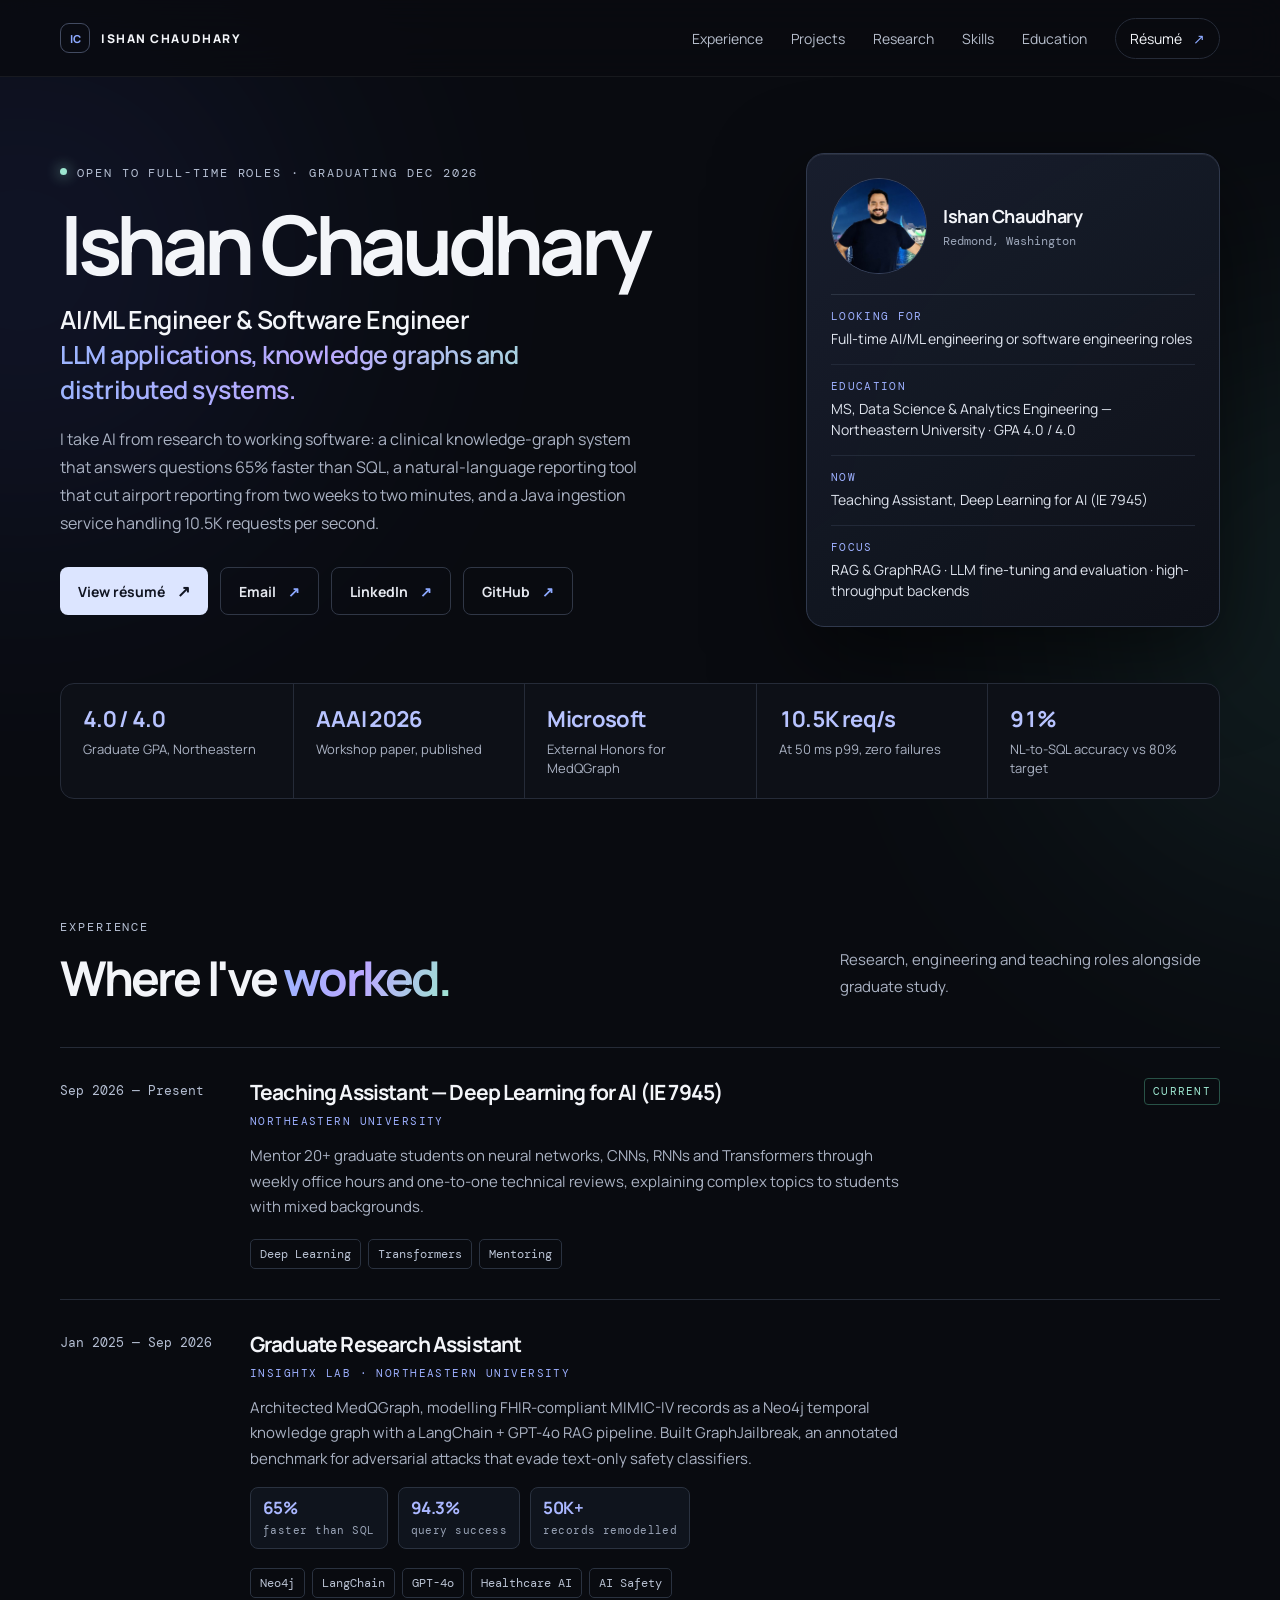
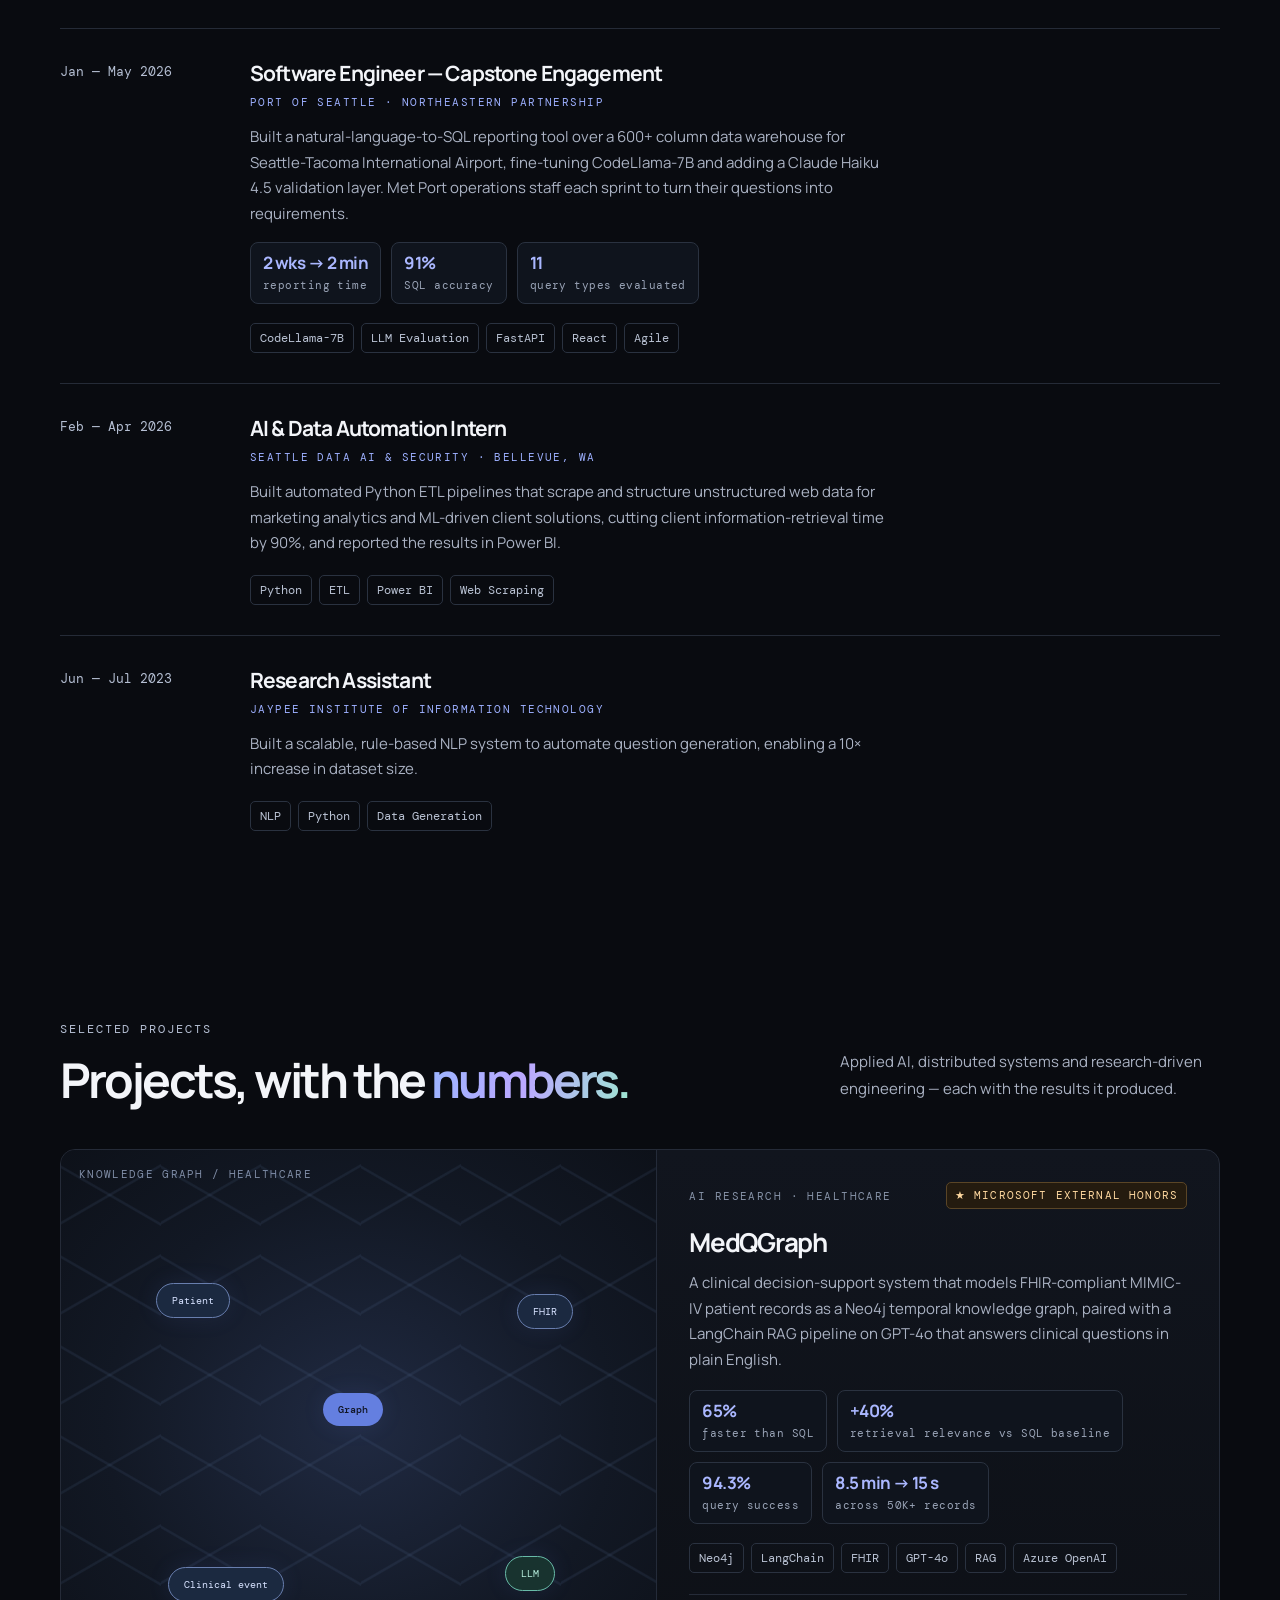
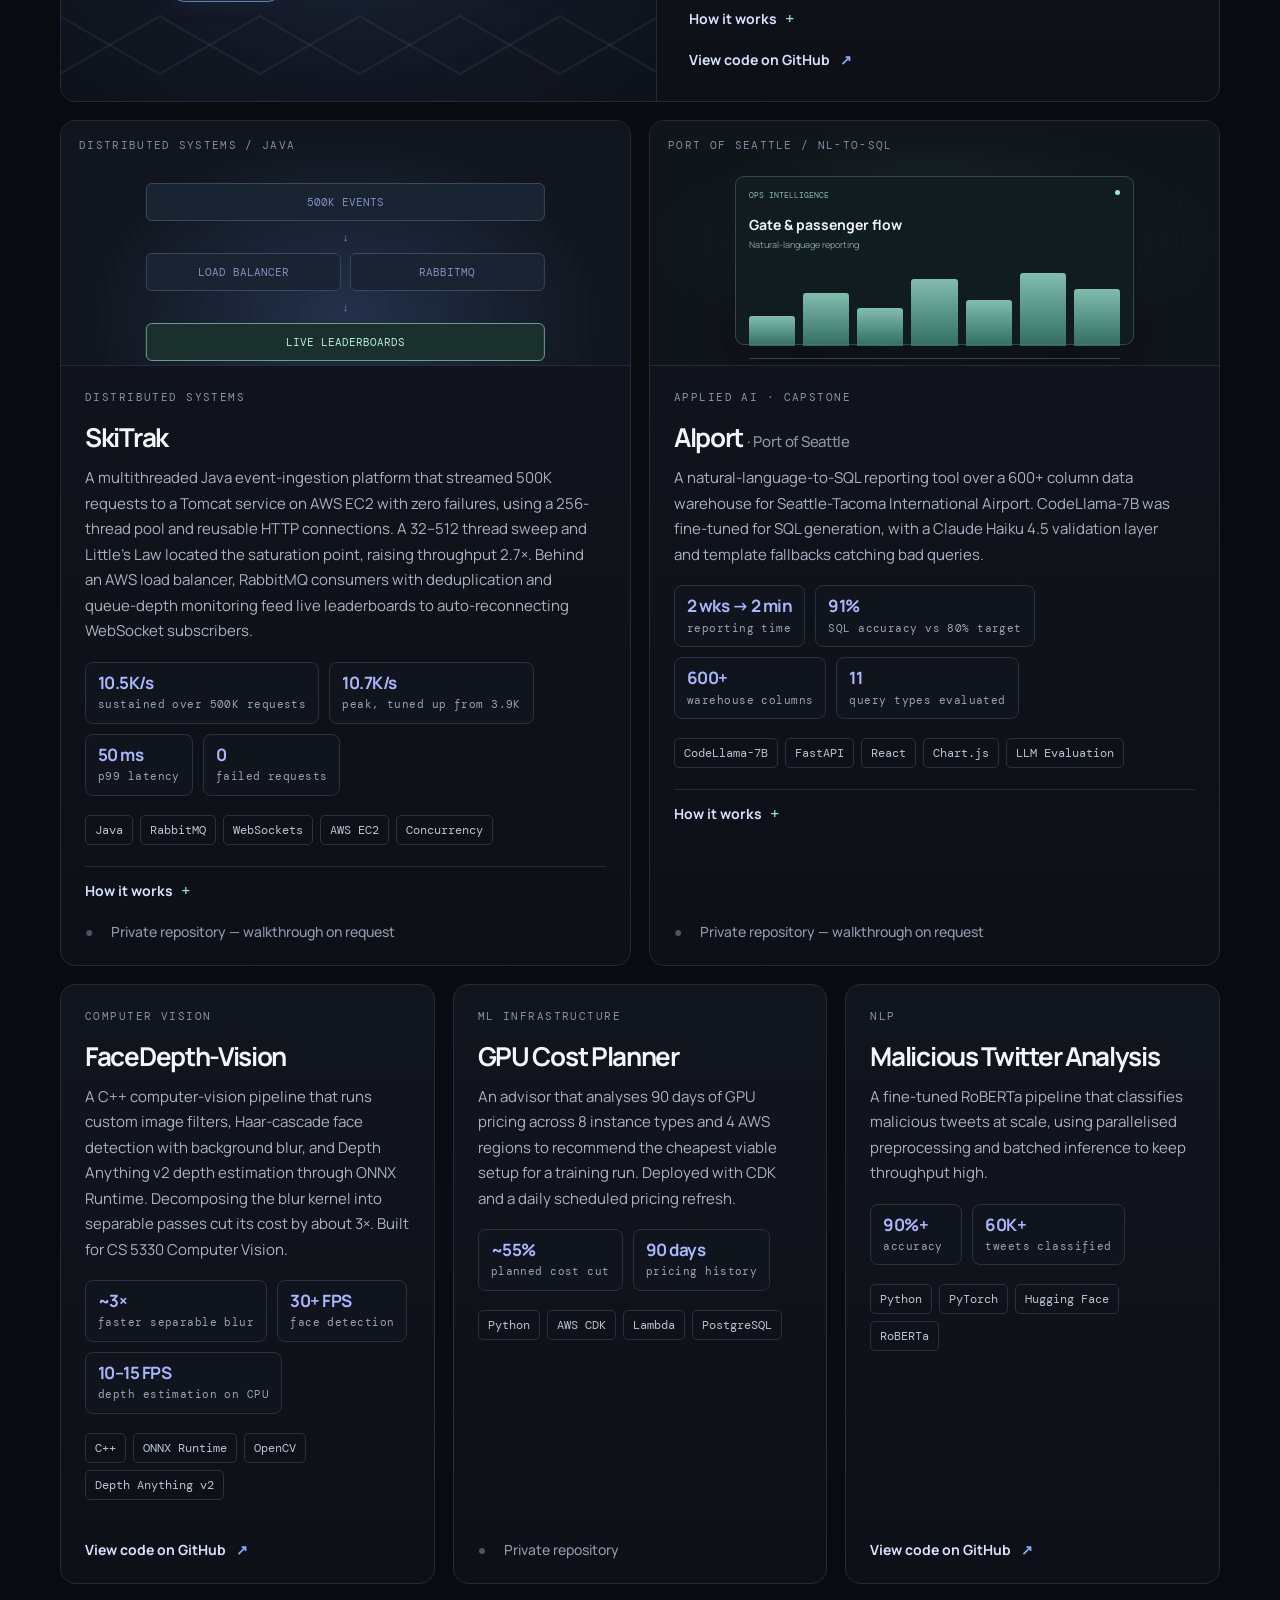
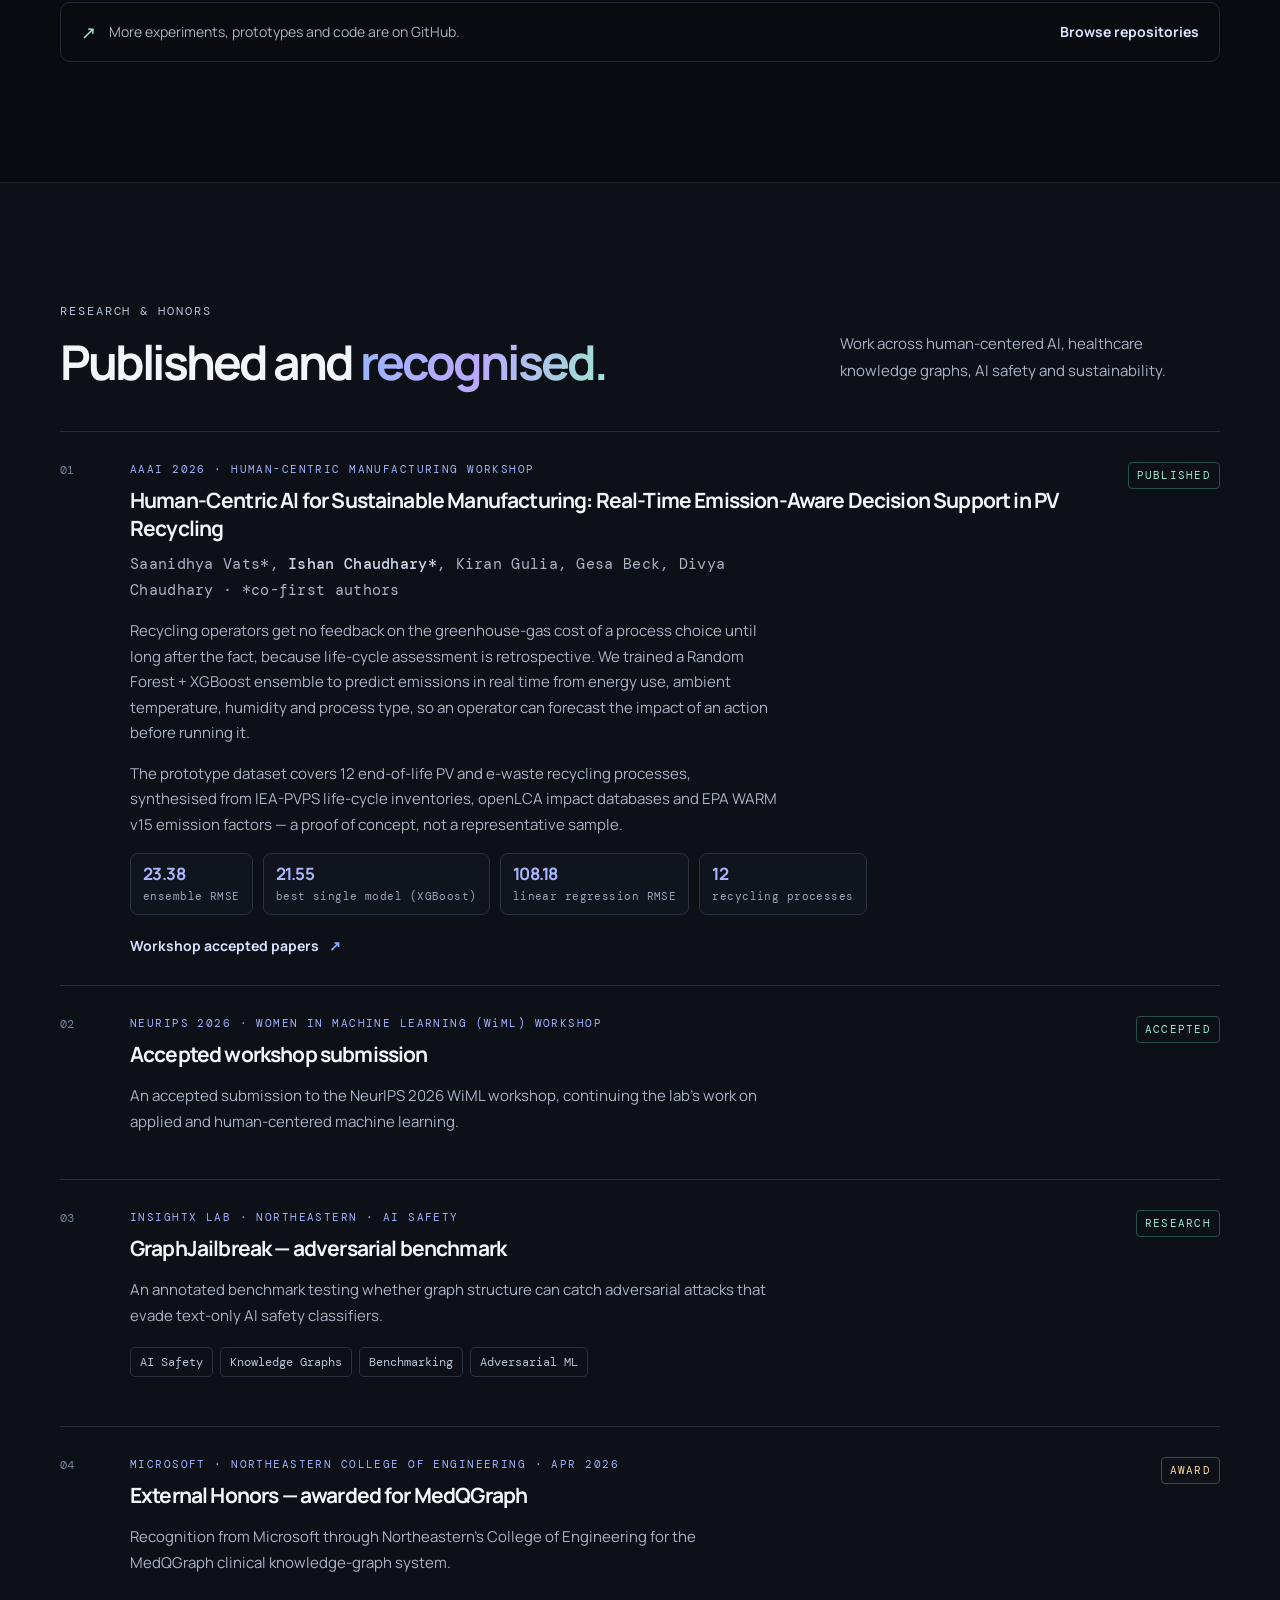
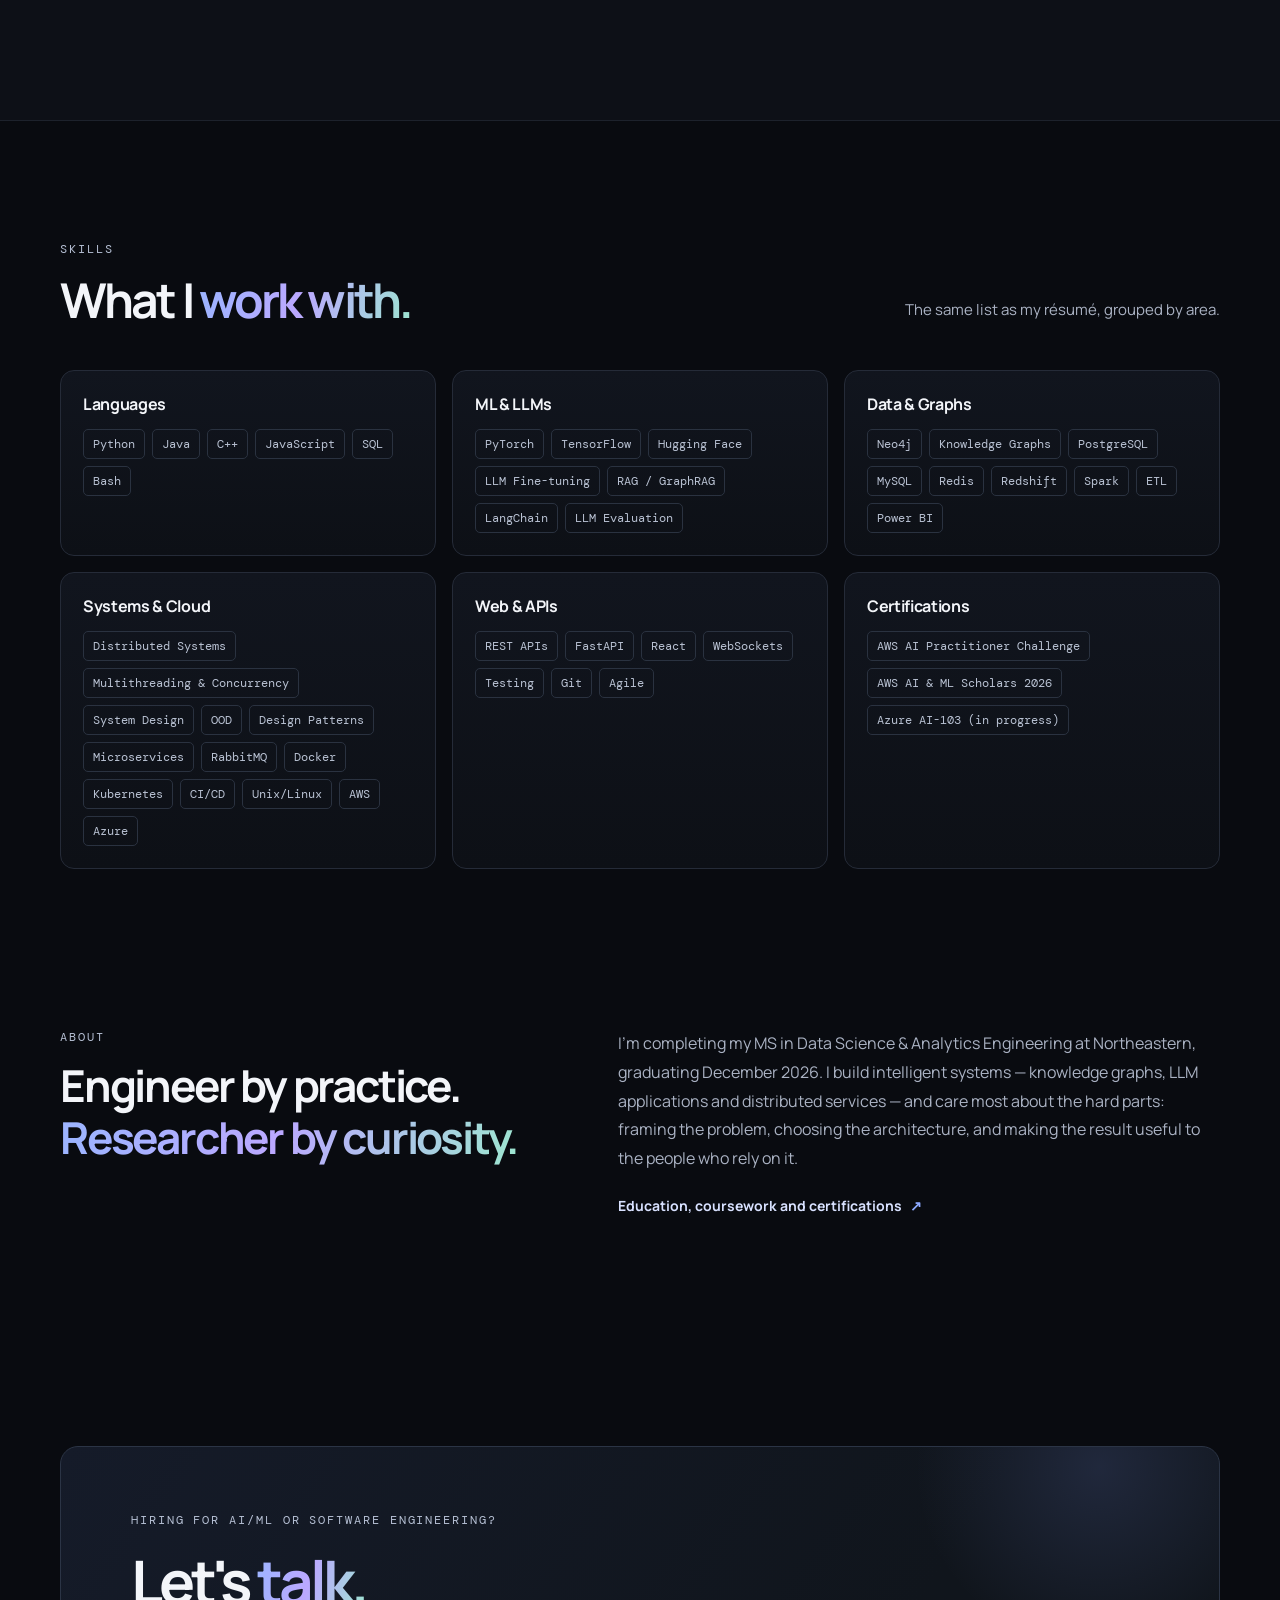
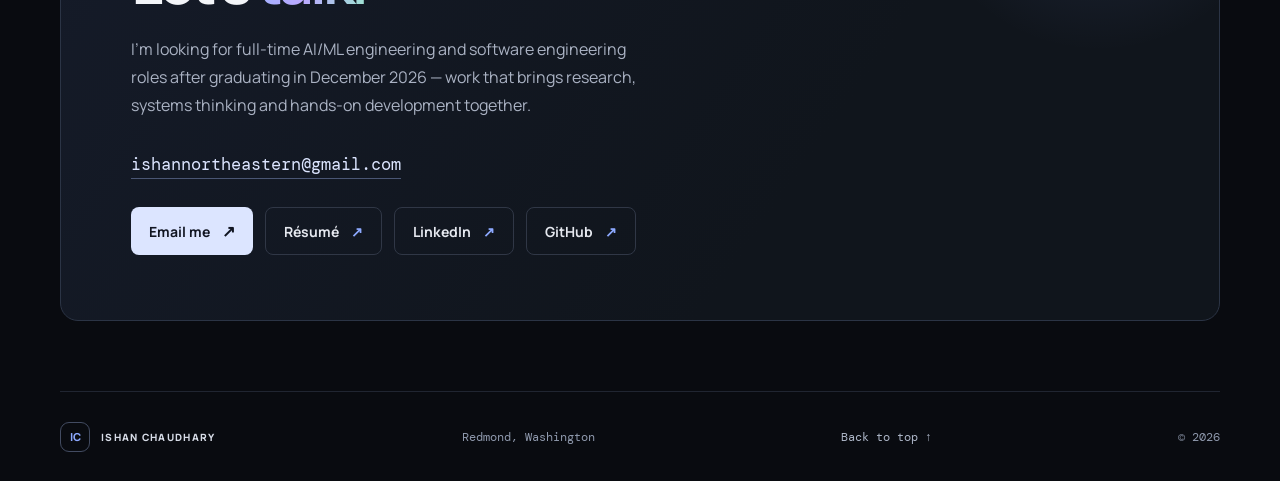
==== index.html @ 21c0e7e8 "Review round 1: correct claims that the sources do not support Works through the fix list in the rev" ====
<!DOCTYPE html>
<html lang="en">
<head>
  <meta charset="UTF-8" />
  <meta name="viewport" content="width=device-width, initial-scale=1.0" />
  <title>Ishan Chaudhary — AI/ML Engineer &amp; Software Engineer | LLMs, Knowledge Graphs, Distributed Systems</title>
  <meta name="description" content="Ishan Chaudhary is an AI/ML and software engineer (MS, Northeastern, 4.0 GPA, graduating Dec 2026) building LLM applications, knowledge graphs and distributed systems. AAAI 2026 workshop author. Open to full-time roles." />
  <link rel="preconnect" href="https://fonts.googleapis.com">
  <link rel="preconnect" href="https://fonts.gstatic.com" crossorigin>
  <link href="https://fonts.googleapis.com/css2?family=DM+Mono:wght@400;500&family=Manrope:wght@400;500;600;700;800&display=swap" rel="stylesheet">
  <link rel="canonical" href="https://ishan2oo1.github.io/" />
  <meta name="theme-color" content="#090b10" />
  <meta name="author" content="Ishan Chaudhary" />

  <!-- Social sharing preview -->
  <meta property="og:type" content="profile" />
  <meta property="og:site_name" content="Ishan Chaudhary" />
  <meta property="og:title" content="Ishan Chaudhary — AI/ML Engineer &amp; Software Engineer" />
  <meta property="og:description" content="LLM applications, knowledge graphs and distributed systems. MS at Northeastern (4.0 GPA), AAAI 2026 workshop author, graduating Dec 2026 and open to full-time roles." />
  <meta property="og:url" content="https://ishan2oo1.github.io/" />
  <meta property="og:image" content="https://ishan2oo1.github.io/preview.png" />
  <meta property="og:image:width" content="1200" />
  <meta property="og:image:height" content="630" />
  <meta property="og:image:alt" content="Ishan Chaudhary — AI/ML Engineer and Software Engineer" />
  <meta name="twitter:card" content="summary_large_image" />
  <meta name="twitter:title" content="Ishan Chaudhary — AI/ML Engineer &amp; Software Engineer" />
  <meta name="twitter:description" content="LLM applications, knowledge graphs and distributed systems. Graduating Dec 2026, open to full-time roles." />
  <meta name="twitter:image" content="https://ishan2oo1.github.io/preview.png" />

  <!-- Structured data: helps search engines connect this page to the person -->
  <script type="application/ld+json">
  {
    "@context": "https://schema.org",
    "@type": "Person",
    "name": "Ishan Chaudhary",
    "url": "https://ishan2oo1.github.io/",
    "image": "https://ishan2oo1.github.io/profile.jpg",
    "jobTitle": "AI/ML Engineer and Software Engineer",
    "email": "mailto:ishannortheastern@gmail.com",
    "address": { "@type": "PostalAddress", "addressLocality": "Redmond", "addressRegion": "WA", "addressCountry": "US" },
    "alumniOf": [
      { "@type": "CollegeOrUniversity", "name": "Northeastern University" },
      { "@type": "CollegeOrUniversity", "name": "Jaypee Institute of Information Technology" }
    ],
    "knowsAbout": ["Machine Learning", "Large Language Models", "Retrieval-Augmented Generation", "Knowledge Graphs", "Distributed Systems", "Neo4j", "Python", "Java", "C++"],
    "sameAs": ["https://github.com/Ishan2OO1", "https://www.linkedin.com/in/ishan-chaudhary01"]
  }
  </script>

  <link rel="icon" href="data:image/svg+xml,%3Csvg xmlns='http://www.w3.org/2000/svg' viewBox='0 0 64 64'%3E%3Crect width='64' height='64' rx='14' fill='%23090b10'/%3E%3Crect x='1.5' y='1.5' width='61' height='61' rx='13' fill='none' stroke='%23424b61' stroke-width='3'/%3E%3Ctext x='32' y='43' font-family='Helvetica,Arial,sans-serif' font-size='27' font-weight='bold' fill='%238da9ff' text-anchor='middle'%3EIC%3C/text%3E%3C/svg%3E" />
  <link rel="stylesheet" href="styles.css" />
  <noscript>
    <style>.reveal{opacity:1!important;transform:none!important}</style>
  </noscript>
</head>
<body>
  <a class="skip-link" href="#main">Skip to content</a>
  <div class="ambient-layer" aria-hidden="true"><div class="ambient ambient-one"></div><div class="ambient ambient-two"></div></div>
  <header class="nav-wrap">
    <nav class="nav container" aria-label="Primary">
      <a class="brand" href="#home"><span class="brand-mark">IC</span><span>ISHAN CHAUDHARY</span></a>
      <div class="nav-links" id="nav-links">
        <a href="#experience">Experience</a><a href="#work">Projects</a><a href="#research">Research</a><a href="#skills">Skills</a><a href="education.html">Education</a>
        <a href="resume.html" class="nav-cta">Résumé <span>↗</span></a>
      </div>
      <button class="menu-toggle" aria-label="Toggle navigation" aria-controls="nav-links">☰</button>
    </nav>
  </header>

  <main id="main">
    <!-- ===== Hero: who, what, proof, and how to reach — all above the fold ===== -->
    <section class="hero hero-v2 container" id="home">
      <div class="hero-copy reveal">
        <div class="eyebrow"><span class="status-dot"></span> OPEN TO FULL-TIME ROLES · GRADUATING DEC 2026</div>
        <h1>Ishan Chaudhary</h1>
        <p class="hero-role">AI/ML Engineer &amp; Software Engineer <span class="gradient-text">LLM applications, knowledge graphs and distributed systems.</span></p>
        <p class="hero-sub">I take AI from research to working software: a clinical knowledge-graph system that answers questions 65% faster than SQL, a natural-language reporting tool that cut airport reporting from two weeks to two minutes, and a Java ingestion service handling 10.5K requests per second.</p>
        <div class="hero-actions">
          <a class="button button-primary" href="resume.html">View résumé <span>↗</span></a>
          <a class="button button-ghost" href="mailto:ishannortheastern@gmail.com">Email <span>↗</span></a>
          <a class="button button-ghost" href="https://www.linkedin.com/in/ishan-chaudhary01" target="_blank" rel="noopener noreferrer">LinkedIn <span>↗</span></a>
          <a class="button button-ghost" href="https://github.com/Ishan2OO1" target="_blank" rel="noopener noreferrer">GitHub <span>↗</span></a>
        </div>
      </div>
      <aside class="snapshot reveal" aria-label="Quick facts">
        <div class="snapshot-top">
          <img src="profile.jpg" srcset="profile-sm.jpg 400w, profile.jpg 800w" sizes="96px" width="800" height="800" decoding="async" alt="Portrait of Ishan Chaudhary" />
          <div><b>Ishan Chaudhary</b><span>Redmond, Washington</span></div>
        </div>
        <dl class="snapshot-list">
          <div><dt>Looking for</dt><dd>Full-time AI/ML engineering or software engineering roles</dd></div>
          <div><dt>Education</dt><dd>MS, Data Science &amp; Analytics Engineering — Northeastern University · GPA 4.0 / 4.0</dd></div>
          <div><dt>Now</dt><dd>Teaching Assistant, Deep Learning for AI (IE 7945)</dd></div>
          <div><dt>Focus</dt><dd>RAG &amp; GraphRAG · LLM fine-tuning and evaluation · high-throughput backends</dd></div>
        </dl>
      </aside>
    </section>

    <!-- ===== Proof strip ===== -->
    <section class="proof container reveal" aria-label="Highlights">
      <div><b>4.0 / 4.0</b><span>Graduate GPA, Northeastern</span></div>
      <div><b>AAAI 2026</b><span>Workshop paper, published</span></div>
      <div><b>Microsoft</b><span>External Honors for MedQGraph</span></div>
      <div><b>10.5K req/s</b><span>At 50 ms p99, zero failures</span></div>
      <div><b>91%</b><span>NL-to-SQL accuracy vs 80% target</span></div>
    </section>

    <!-- ===== Experience ===== -->
    <section class="section container" id="experience">
      <div class="section-head reveal"><div><div class="eyebrow">EXPERIENCE</div><h2>Where I've <span class="gradient-text">worked.</span></h2></div><p>Research, engineering and teaching roles alongside graduate study.</p></div>

      <article class="research-card exp-card reveal">
        <div class="exp-when">Sep 2026 — Present</div>
        <div class="research-main">
          <h3>Teaching Assistant — Deep Learning for AI (IE 7945)</h3>
          <div class="research-kicker">NORTHEASTERN UNIVERSITY</div>
          <p>Mentor 20+ graduate students on neural networks, CNNs, RNNs and Transformers through weekly office hours and one-to-one technical reviews, explaining complex topics to students with mixed backgrounds.</p>
          <div class="tags"><span>Deep Learning</span><span>Transformers</span><span>Mentoring</span></div>
        </div>
        <div class="research-side"><span class="research-status">CURRENT</span></div>
      </article>

      <article class="research-card exp-card reveal">
        <div class="exp-when">Jan 2025 — Sep 2026</div>
        <div class="research-main">
          <h3>Graduate Research Assistant</h3>
          <div class="research-kicker">INSIGHTX LAB · NORTHEASTERN UNIVERSITY</div>
          <p>Architected MedQGraph, modelling FHIR-compliant MIMIC-IV records as a Neo4j temporal knowledge graph with a LangChain + GPT-4o RAG pipeline. Built GraphJailbreak, an annotated benchmark for adversarial attacks that evade text-only safety classifiers.</p>
          <ul class="metrics"><li><b>65%</b><span>faster than SQL</span></li><li><b>94.3%</b><span>query success</span></li><li><b>50K+</b><span>records remodelled</span></li></ul>
          <div class="tags"><span>Neo4j</span><span>LangChain</span><span>GPT-4o</span><span>Healthcare AI</span><span>AI Safety</span></div>
        </div>
        <div class="research-side"></div>
      </article>

      <article class="research-card exp-card reveal">
        <div class="exp-when">Jan — May 2026</div>
        <div class="research-main">
          <h3>Software Engineer — Capstone Engagement</h3>
          <div class="research-kicker">PORT OF SEATTLE · NORTHEASTERN PARTNERSHIP</div>
          <p>Built a natural-language-to-SQL reporting tool over a 600+ column data warehouse for Seattle-Tacoma International Airport, fine-tuning CodeLlama-7B and adding a Claude Haiku 4.5 validation layer. Met Port operations staff each sprint to turn their questions into requirements.</p>
          <ul class="metrics"><li><b>2 wks → 2 min</b><span>reporting time</span></li><li><b>91%</b><span>SQL accuracy</span></li><li><b>11</b><span>query types evaluated</span></li></ul>
          <div class="tags"><span>CodeLlama-7B</span><span>LLM Evaluation</span><span>FastAPI</span><span>React</span><span>Agile</span></div>
        </div>
        <div class="research-side"></div>
      </article>

      <article class="research-card exp-card reveal">
        <div class="exp-when">Feb — Apr 2026</div>
        <div class="research-main">
          <h3>AI &amp; Data Automation Intern</h3>
          <div class="research-kicker">SEATTLE DATA AI &amp; SECURITY · BELLEVUE, WA</div>
          <p>Built automated Python ETL pipelines that scrape and structure unstructured web data for marketing analytics and ML-driven client solutions, cutting client information-retrieval time by 90%, and reported the results in Power BI.</p>
          <div class="tags"><span>Python</span><span>ETL</span><span>Power BI</span><span>Web Scraping</span></div>
        </div>
        <div class="research-side"></div>
      </article>

      <article class="research-card exp-card reveal">
        <div class="exp-when">Jun — Jul 2023</div>
        <div class="research-main">
          <h3>Research Assistant</h3>
          <div class="research-kicker">JAYPEE INSTITUTE OF INFORMATION TECHNOLOGY</div>
          <p>Built a scalable, rule-based NLP system to automate question generation, enabling a 10× increase in dataset size.</p>
          <div class="tags"><span>NLP</span><span>Python</span><span>Data Generation</span></div>
        </div>
        <div class="research-side"></div>
      </article>
    </section>

    <!-- ===== Projects ===== -->
    <section class="section container" id="work">
      <div class="section-head reveal"><div><div class="eyebrow">SELECTED PROJECTS</div><h2>Projects, with the <span class="gradient-text">numbers.</span></h2></div><p>Applied AI, distributed systems and research-driven engineering — each with the results it produced.</p></div>
      <div class="projects-grid">
        <article class="project-card project-featured reveal">
          <div class="project-visual graph-visual" aria-hidden="true"><div class="visual-label">KNOWLEDGE GRAPH / HEALTHCARE</div><div class="graph-lines"></div><div class="graph-node node-center">Graph</div><div class="graph-node node-1">Patient</div><div class="graph-node node-2">FHIR</div><div class="graph-node node-3">Clinical event</div><div class="graph-node node-4">LLM</div></div>
          <div class="project-info">
            <div class="project-top"><span class="project-type">AI RESEARCH · HEALTHCARE</span><span class="award-pill">★ MICROSOFT EXTERNAL HONORS</span></div>
            <h3>MedQGraph</h3>
            <p>A clinical decision-support system that models FHIR-compliant MIMIC-IV patient records as a Neo4j temporal knowledge graph, paired with a LangChain RAG pipeline on GPT-4o that answers clinical questions in plain English.</p>
            <ul class="metrics"><li><b>65%</b><span>faster than SQL</span></li><li><b>+40%</b><span>retrieval relevance vs SQL baseline</span></li><li><b>94.3%</b><span>query success</span></li><li><b>8.5 min → 15 s</b><span>across 50K+ records</span></li></ul>
            <div class="tags"><span>Neo4j</span><span>LangChain</span><span>FHIR</span><span>GPT-4o</span><span>RAG</span><span>Azure OpenAI</span></div>
            <details class="how"><summary>How it works</summary><p>A clinical question is parsed, the relevant clinical entities are retrieved, the temporal graph is traversed, and a grounded answer is assembled from what the graph returns.</p></details>
            <div class="project-actions"><a class="text-link" href="https://github.com/Ishan2OO1/MedQGraph-" target="_blank" rel="noopener noreferrer">View code on GitHub <span>↗</span></a></div>
          </div>
        </article>

        <article class="project-card project-half reveal">
          <div class="project-visual system-visual" aria-hidden="true"><div class="visual-label">DISTRIBUTED SYSTEMS / JAVA</div><div class="system-stack"><div class="stack-box">500K EVENTS</div><span>↓</span><div class="stack-row"><div class="stack-box">LOAD BALANCER</div><div class="stack-box">RABBITMQ</div></div><span>↓</span><div class="stack-box stack-accent">LIVE LEADERBOARDS</div></div></div>
          <div class="project-info">
            <div class="project-top"><span class="project-type">DISTRIBUTED SYSTEMS</span></div>
            <h3>SkiTrak</h3>
            <p>A multithreaded Java event-ingestion platform that streamed 500K requests to a Tomcat service on AWS EC2 with zero failures, using a 256-thread pool and reusable HTTP connections. A 32–512 thread sweep and Little's Law located the saturation point, raising throughput 2.7×. Behind an AWS load balancer, RabbitMQ consumers with deduplication and queue-depth monitoring feed live leaderboards to auto-reconnecting WebSocket subscribers.</p>
            <ul class="metrics"><li><b>10.5K/s</b><span>sustained over 500K requests</span></li><li><b>10.7K/s</b><span>peak, tuned up from 3.9K</span></li><li><b>50 ms</b><span>p99 latency</span></li><li><b>0</b><span>failed requests</span></li></ul>
            <div class="tags"><span>Java</span><span>RabbitMQ</span><span>WebSockets</span><span>AWS EC2</span><span>Concurrency</span></div>
            <details class="how"><summary>How it works</summary><p>Each request is accepted, dispatched through the 256-thread pool over reusable HTTP connections, queued in RabbitMQ behind a load balancer, deduplicated, and consumed by the leaderboard service that pushes updates over WebSockets to subscribers that reconnect on drop.</p></details>
            <div class="project-actions"><span class="text-link text-link-muted">Private repository — walkthrough on request</span></div>
          </div>
        </article>

        <article class="project-card project-half reveal">
          <div class="project-visual airport-visual" aria-hidden="true"><div class="visual-label">PORT OF SEATTLE / NL-TO-SQL</div><div class="dashboard"><div class="dash-top"><span>OPS INTELLIGENCE</span><span class="dash-dot"></span></div><div class="dash-stat"><b>Gate &amp; passenger flow</b><span>Natural-language reporting</span></div><div class="bars"><i style="height:38%"></i><i style="height:66%"></i><i style="height:48%"></i><i style="height:84%"></i><i style="height:58%"></i><i style="height:92%"></i><i style="height:72%"></i></div><div class="dash-line"></div></div></div>
          <div class="project-info">
            <div class="project-top"><span class="project-type">APPLIED AI · CAPSTONE</span></div>
            <h3>AIport <span class="h3-sub">· Port of Seattle</span></h3>
            <p>A natural-language-to-SQL reporting tool over a 600+ column data warehouse for Seattle-Tacoma International Airport. CodeLlama-7B was fine-tuned for SQL generation, with a Claude Haiku 4.5 validation layer and template fallbacks catching bad queries.</p>
            <ul class="metrics"><li><b>2 wks → 2 min</b><span>reporting time</span></li><li><b>91%</b><span>SQL accuracy vs 80% target</span></li><li><b>600+</b><span>warehouse columns</span></li><li><b>11</b><span>query types evaluated</span></li></ul>
            <div class="tags"><span>CodeLlama-7B</span><span>FastAPI</span><span>React</span><span>Chart.js</span><span>LLM Evaluation</span></div>
            <details class="how"><summary>How it works</summary><p>A staff question is parsed, SQL is generated by the fine-tuned model, a validation layer checks the query before it runs, and the result comes back as a chart.</p></details>
            <div class="project-actions"><span class="text-link text-link-muted">Private repository — walkthrough on request</span></div>
          </div>
        </article>

        <article class="project-card project-third reveal">
          <div class="project-info">
            <div class="project-top"><span class="project-type">COMPUTER VISION</span></div>
            <h3>FaceDepth-Vision</h3>
            <p>A C++ computer-vision pipeline that runs custom image filters, Haar-cascade face detection with background blur, and Depth Anything v2 depth estimation through ONNX Runtime. Decomposing the blur kernel into separable passes cut its cost by about 3×. Built for CS 5330 Computer Vision.</p>
            <ul class="metrics"><li><b>~3×</b><span>faster separable blur</span></li><li><b>30+ FPS</b><span>face detection</span></li><li><b>10–15 FPS</b><span>depth estimation on CPU</span></li></ul>
            <div class="tags"><span>C++</span><span>ONNX Runtime</span><span>OpenCV</span><span>Depth Anything v2</span></div>
            <div class="project-actions"><a class="text-link" href="https://github.com/Ishan2OO1/FaceDepth-Vision" target="_blank" rel="noopener noreferrer">View code on GitHub <span>↗</span></a></div>
          </div>
        </article>

        <article class="project-card project-third reveal">
          <div class="project-info">
            <div class="project-top"><span class="project-type">ML INFRASTRUCTURE</span></div>
            <h3>GPU Cost Planner</h3>
            <p>An advisor that analyses 90 days of GPU pricing across 8 instance types and 4 AWS regions to recommend the cheapest viable setup for a training run. Deployed with CDK and a daily scheduled pricing refresh.</p>
            <ul class="metrics"><li><b>~55%</b><span>planned cost cut</span></li><li><b>90 days</b><span>pricing history</span></li></ul>
            <div class="tags"><span>Python</span><span>AWS CDK</span><span>Lambda</span><span>PostgreSQL</span></div>
            <div class="project-actions"><span class="text-link text-link-muted">Private repository</span></div>
          </div>
        </article>

        <article class="project-card project-third reveal">
          <div class="project-info">
            <div class="project-top"><span class="project-type">NLP</span></div>
            <h3>Malicious Twitter Analysis</h3>
            <p>A fine-tuned RoBERTa pipeline that classifies malicious tweets at scale, using parallelised preprocessing and batched inference to keep throughput high.</p>
            <ul class="metrics"><li><b>90%+</b><span>accuracy</span></li><li><b>60K+</b><span>tweets classified</span></li></ul>
            <div class="tags"><span>Python</span><span>PyTorch</span><span>Hugging Face</span><span>RoBERTa</span></div>
            <div class="project-actions"><a class="text-link" href="https://github.com/Ishan2OO1/Malicious-Twitter-Analysis" target="_blank" rel="noopener noreferrer">View code on GitHub <span>↗</span></a></div>
          </div>
        </article>
      </div>
      <div class="projects-note reveal"><span class="note-icon">↗</span><p>More experiments, prototypes and code are on GitHub.</p><a href="https://github.com/Ishan2OO1" target="_blank" rel="noopener noreferrer">Browse repositories</a></div>
    </section>

    <!-- ===== Research ===== -->
    <section class="section research-section" id="research"><div class="container">
      <div class="section-head reveal"><div><div class="eyebrow">RESEARCH &amp; HONORS</div><h2>Published and <span class="gradient-text">recognised.</span></h2></div><p>Work across human-centered AI, healthcare knowledge graphs, AI safety and sustainability.</p></div>
      <article class="research-card reveal">
        <div class="research-index">01</div>
        <div class="research-main">
          <div class="research-kicker">AAAI 2026 · HUMAN-CENTRIC MANUFACTURING WORKSHOP</div>
          <h3>Human-Centric AI for Sustainable Manufacturing: Real-Time Emission-Aware Decision Support in PV Recycling</h3>
          <p class="research-authors">Saanidhya Vats*, <b>Ishan Chaudhary*</b>, Kiran Gulia, Gesa Beck, Divya Chaudhary · *co-first authors</p>
          <p>Recycling operators get no feedback on the greenhouse-gas cost of a process choice until long after the fact, because life-cycle assessment is retrospective. We trained a Random Forest + XGBoost ensemble to predict emissions in real time from energy use, ambient temperature, humidity and process type, so an operator can forecast the impact of an action before running it.</p>
          <p>The prototype dataset covers 12 end-of-life PV and e-waste recycling processes, synthesised from IEA-PVPS life-cycle inventories, openLCA impact databases and EPA WARM v15 emission factors — a proof of concept, not a representative sample.</p>
          <ul class="metrics"><li><b>23.38</b><span>ensemble RMSE</span></li><li><b>21.55</b><span>best single model (XGBoost)</span></li><li><b>108.18</b><span>linear regression RMSE</span></li><li><b>12</b><span>recycling processes</span></li></ul>
          <div class="project-actions"><a class="text-link" href="https://sites.google.com/view/hcm-aaai26/accepted-papers" target="_blank" rel="noopener noreferrer">Workshop accepted papers <span>↗</span></a></div>
        </div>
        <div class="research-side"><span class="research-status">PUBLISHED</span></div>
      </article>
      <article class="research-card reveal">
        <div class="research-index">02</div>
        <div class="research-main">
          <div class="research-kicker">NEURIPS 2026 · WOMEN IN MACHINE LEARNING (WiML) WORKSHOP</div>
          <h3>Accepted workshop submission</h3>
          <p>An accepted submission to the NeurIPS 2026 WiML workshop, continuing the lab's work on applied and human-centered machine learning.</p>
        </div>
        <div class="research-side"><span class="research-status">ACCEPTED</span></div>
      </article>
      <article class="research-card reveal">
        <div class="research-index">03</div>
        <div class="research-main">
          <div class="research-kicker">INSIGHTX LAB · NORTHEASTERN · AI SAFETY</div>
          <h3>GraphJailbreak — adversarial benchmark</h3>
          <p>An annotated benchmark testing whether graph structure can catch adversarial attacks that evade text-only AI safety classifiers.</p>
          <div class="tags"><span>AI Safety</span><span>Knowledge Graphs</span><span>Benchmarking</span><span>Adversarial ML</span></div>
        </div>
        <div class="research-side"><span class="research-status">RESEARCH</span></div>
      </article>
      <article class="research-card reveal">
        <div class="research-index">04</div>
        <div class="research-main">
          <div class="research-kicker">MICROSOFT · NORTHEASTERN COLLEGE OF ENGINEERING · APR 2026</div>
          <h3>External Honors — awarded for MedQGraph</h3>
          <p>Recognition from Microsoft through Northeastern's College of Engineering for the MedQGraph clinical knowledge-graph system.</p>
        </div>
        <div class="research-side"><span class="research-status status-award">AWARD</span></div>
      </article>
      </div></section>

    <!-- ===== Skills ===== -->
    <section class="section container" id="skills">
      <div class="section-head reveal"><div><div class="eyebrow">SKILLS</div><h2>What I <span class="gradient-text">work with.</span></h2></div><p>The same list as my résumé, grouped by area.</p></div>
      <div class="skills-grid reveal">
        <div class="skill-group"><h3>Languages</h3><div class="tags"><span>Python</span><span>Java</span><span>C++</span><span>JavaScript</span><span>SQL</span><span>Bash</span></div></div>
        <div class="skill-group"><h3>ML &amp; LLMs</h3><div class="tags"><span>PyTorch</span><span>TensorFlow</span><span>Hugging Face</span><span>LLM Fine-tuning</span><span>RAG / GraphRAG</span><span>LangChain</span><span>LLM Evaluation</span></div></div>
        <div class="skill-group"><h3>Data &amp; Graphs</h3><div class="tags"><span>Neo4j</span><span>Knowledge Graphs</span><span>PostgreSQL</span><span>MySQL</span><span>Redis</span><span>Redshift</span><span>Spark</span><span>ETL</span><span>Power BI</span></div></div>
        <div class="skill-group"><h3>Systems &amp; Cloud</h3><div class="tags"><span>Distributed Systems</span><span>Multithreading &amp; Concurrency</span><span>System Design</span><span>OOD</span><span>Design Patterns</span><span>Microservices</span><span>RabbitMQ</span><span>Docker</span><span>Kubernetes</span><span>CI/CD</span><span>Unix/Linux</span><span>AWS</span><span>Azure</span></div></div>
        <div class="skill-group"><h3>Web &amp; APIs</h3><div class="tags"><span>REST APIs</span><span>FastAPI</span><span>React</span><span>WebSockets</span><span>Testing</span><span>Git</span><span>Agile</span></div></div>
        <div class="skill-group"><h3>Certifications</h3><div class="tags"><span>AWS AI Practitioner Challenge</span><span>AWS AI &amp; ML Scholars 2026</span><span>Azure AI-103 (in progress)</span></div></div>
      </div>
    </section>

    <!-- ===== About ===== -->
    <section class="section container" id="about">
      <div class="about-row reveal">
        <div>
          <div class="eyebrow">ABOUT</div>
          <h2>Engineer by practice. <span class="gradient-text">Researcher by curiosity.</span></h2>
        </div>
        <div>
          <p class="about-lede">I’m completing my MS in Data Science &amp; Analytics Engineering at Northeastern, graduating December 2026. I build intelligent systems — knowledge graphs, LLM applications and distributed services — and care most about the hard parts: framing the problem, choosing the architecture, and making the result useful to the people who rely on it.</p>
          <a class="detail-link" href="education.html">Education, coursework and certifications <span>↗</span></a>
        </div>
      </div>
    </section>

    <!-- ===== Contact ===== -->
    <section class="section container" id="contact"><div class="contact-panel reveal"><div class="contact-orb"></div><div class="eyebrow">HIRING FOR AI/ML OR SOFTWARE ENGINEERING?</div><h2>Let's <span class="gradient-text">talk.</span></h2><p>I'm looking for full-time AI/ML engineering and software engineering roles after graduating in December 2026 — work that brings research, systems thinking and hands-on development together.</p>
      <a class="contact-email" href="mailto:ishannortheastern@gmail.com">ishannortheastern@gmail.com</a>
      <div class="contact-actions"><a class="button button-primary" href="mailto:ishannortheastern@gmail.com?subject=Opportunity%20for%20Ishan%20Chaudhary">Email me <span>↗</span></a><a class="button button-ghost" href="resume.html">Résumé <span>↗</span></a><a class="button button-ghost" href="https://www.linkedin.com/in/ishan-chaudhary01" target="_blank" rel="noopener noreferrer">LinkedIn <span>↗</span></a><a class="button button-ghost" href="https://github.com/Ishan2OO1" target="_blank" rel="noopener noreferrer">GitHub <span>↗</span></a></div></div></section>
  </main>
  <footer class="footer container"><a class="brand" href="#home"><span class="brand-mark">IC</span><span>ISHAN CHAUDHARY</span></a><span>Redmond, Washington</span><a href="#home">Back to top ↑</a><span class="copyright">© <span id="year"></span></span></footer>
  <script src="script.js" defer></script>
</body>
</html>
---- styles.css ----
:root{--bg:#090b10;--panel:#10131b;--panel2:#141925;--text:#f3f5f9;--muted:#9ba3b4;--line:#252b38;--blue:#8da9ff;--mint:#9de6d0;--violet:#b6a4ff;--font:'Manrope',sans-serif;--mono:'DM Mono',monospace}
*{box-sizing:border-box}html{scroll-behavior:smooth;scroll-padding-top:90px}body{margin:0;background:var(--bg);color:var(--text);font-family:var(--font);overflow-x:hidden}a{color:inherit;text-decoration:none}.container{width:min(1160px,calc(100% - 48px));margin-inline:auto}.ambient{position:absolute;width:520px;height:520px;border-radius:50%;filter:blur(140px);opacity:.12;pointer-events:none}.ambient-one{background:#566bff;top:0;left:-240px}.ambient-two{background:#5bcbb2;top:350px;right:-320px}
.nav-wrap{position:sticky;top:0;z-index:10;background:rgba(9,11,16,.78);backdrop-filter:blur(18px);border-bottom:1px solid rgba(255,255,255,.06)}.nav{height:76px;display:flex;align-items:center;justify-content:space-between}.brand{display:flex;align-items:center;gap:11px;font-size:11px;font-weight:800;letter-spacing:.13em}.brand-mark{display:grid;place-items:center;width:30px;height:30px;border:1px solid #424b61;border-radius:9px;color:var(--blue);font-size:11px;letter-spacing:0}.nav-links{display:flex;align-items:center;gap:32px;color:#b7becc;font-size:12px}.nav-links a:hover,.footer a:hover{color:#fff}.nav-cta{padding:10px 14px;border:1px solid var(--line);border-radius:99px;color:var(--text)!important}.nav-cta span{color:var(--blue);margin-left:8px}.menu-toggle{display:none;background:none;border:0;color:white;font-size:22px}
.hero{min-height:690px;display:grid;grid-template-columns:1.05fr .95fr;align-items:center;gap:30px;padding-top:60px;padding-bottom:80px}.eyebrow{font:10px var(--mono);letter-spacing:.16em;color:#a9b4ca;display:flex;align-items:center;gap:10px}.status-dot{width:7px;height:7px;border-radius:50%;background:var(--mint);box-shadow:0 0 14px #9de6d0}.hero h1{font-size:clamp(42px,5.3vw,70px);line-height:1.12;letter-spacing:-.065em;margin:24px 0 22px;font-weight:700}.gradient-text{background:linear-gradient(105deg,#9db4ff 5%,#bba8ff 48%,#9de6d0 100%);-webkit-background-clip:text;background-clip:text;color:transparent}.hero-sub{max-width:540px;color:var(--muted);font-size:15px;line-height:1.9}.hero-actions{display:flex;gap:12px;margin-top:32px}.button{display:inline-flex;align-items:center;gap:22px;padding:14px 18px;border-radius:8px;font-size:12px;font-weight:700;transition:transform .2s,border-color .2s}.button:hover{transform:translateY(-2px)}.button-primary{background:#dce5ff;color:#111522}.button-primary span{font-size:16px}.button-ghost{border:1px solid #303746;color:#e5e8ef}.button-ghost span{color:var(--blue)}.hero-meta{display:flex;align-items:center;gap:12px;color:#7f899b;font:10px var(--mono);margin-top:38px}.meta-divider{height:14px;width:1px;background:#343b49}
.hero-art{height:460px;position:relative;display:grid;place-items:center}.orbital{position:absolute;border:1px solid rgba(143,165,255,.17);border-radius:50%;transform:rotate(-28deg)}.orbital-a{width:440px;height:300px}.orbital-b{width:360px;height:460px;transform:rotate(52deg);border-color:rgba(157,230,208,.13)}.core-card{width:290px;height:330px;position:relative;z-index:2;padding:20px;border-radius:18px;border:1px solid #30394d;background:linear-gradient(145deg,rgba(25,31,46,.96),rgba(13,16,24,.95));box-shadow:0 30px 90px #0008, inset 0 1px #ffffff12;display:flex;flex-direction:column;justify-content:space-between}.core-top,.core-bottom{display:flex;justify-content:space-between;font:9px var(--mono);letter-spacing:.08em;color:#8895ad}.live-pill{color:var(--mint)}.core-symbol{font-size:70px;line-height:1;color:#a8b8ff;text-shadow:0 0 40px #849cff55}.core-title{font-size:30px;line-height:1.15;letter-spacing:-.06em;font-weight:800}.core-title span{color:#aab7ff}.core-bottom{border-top:1px solid #2c3443;padding-top:12px}.float-chip{position:absolute;z-index:3;background:#151a25;border:1px solid #303849;border-radius:10px;padding:12px 14px;color:#dce1ec;font-size:11px;box-shadow:0 12px 35px #0005}.chip-icon{color:var(--mint);margin-right:9px}.chip-a{top:65px;right:2px}.chip-b{bottom:80px;left:0}.chip-c{bottom:20px;right:40px}
.ticker{overflow:hidden;border-block:1px solid #202531;background:#0d1017;padding:18px 0}.ticker-track{display:flex;align-items:center;gap:30px;width:max-content;animation:scroll 35s linear infinite;font:10px var(--mono);letter-spacing:.15em;color:#8b95a8}.ticker i{font-style:normal;color:#9dafff;font-size:14px}@keyframes scroll{to{transform:translateX(-50%)}}
.section{padding-top:120px;padding-bottom:40px}.section-head{display:flex;justify-content:space-between;align-items:end;margin-bottom:42px;gap:35px}.section-head h2,.about-layout h2{font-size:clamp(34px,4vw,48px);letter-spacing:-.06em;line-height:1.16;margin:15px 0 0}.section-head>p{max-width:340px;color:var(--muted);font-size:13px;line-height:1.8;margin:0 0 5px}.projects-grid{display:grid;grid-template-columns:1fr 1fr;gap:18px}.project-card{border:1px solid var(--line);border-radius:15px;background:linear-gradient(180deg,#11151e,#0d1016);overflow:hidden;transition:transform .25s,border-color .25s}.project-card:hover{transform:translateY(-4px);border-color:#48536a}.project-featured{grid-column:span 2;display:grid;grid-template-columns:1.03fr .97fr}.project-visual{height:245px;position:relative;overflow:hidden;background:#141a27;border-bottom:1px solid #242b39}.project-featured .project-visual{height:100%;min-height:300px;border:0;border-right:1px solid #242b39}.visual-label{position:absolute;top:17px;left:18px;font:9px var(--mono);letter-spacing:.12em;color:#7f8ca5}.graph-visual{background:radial-gradient(ellipse at center,#202a42 0%,#121824 60%,#0d1119 100%)}.graph-lines{position:absolute;inset:0;background-image:linear-gradient(30deg,transparent 48%,#5e79a433 49%,#5e79a433 50%,transparent 51%),linear-gradient(150deg,transparent 48%,#5e79a433 49%,#5e79a433 50%,transparent 51%);background-size:100px 90px;opacity:.65}.graph-node{position:absolute;border:1px solid #687eae;background:#1b2940;border-radius:50px;padding:10px 15px;font:10px var(--mono);color:#d7e2ff;box-shadow:0 0 25px #6e8bff18}.node-center{left:44%;top:44%;background:#647fe0;color:#101522;border:0;font-weight:500}.node-1{top:24%;left:16%}.node-2{top:26%;right:14%}.node-3{bottom:18%;left:18%}.node-4{bottom:20%;right:17%;border-color:#68bba8;color:#b8f0df;background:#18332f}.project-info{padding:24px}.project-featured .project-info{padding:32px}.project-top{display:flex;justify-content:space-between;align-items:center}.project-type{font:9px var(--mono);letter-spacing:.13em;color:#8793a8}.project-arrow{color:#9dafff;font-size:20px}.project-info h3{font-size:25px;letter-spacing:-.05em;margin:15px 0 10px}.project-info p{font-size:12px;color:var(--muted);line-height:1.8;margin:0;max-width:510px}.tags{display:flex;flex-wrap:wrap;gap:7px;margin:19px 0}.tags span{font:9px var(--mono);color:#aab4c6;border:1px solid #2a3240;border-radius:5px;padding:6px 8px}.text-link{display:inline-flex;gap:10px;align-items:center;font-size:11px;font-weight:700;color:#d8e1ff;margin-top:7px}.text-link span{color:var(--blue)}.system-visual{background:radial-gradient(ellipse at 50% 80%,#24314b,#11151e 65%)}.system-stack{position:absolute;top:62px;left:50%;transform:translateX(-50%);width:70%;display:flex;flex-direction:column;align-items:center;gap:9px;color:#7d91c3;font:11px var(--mono)}.stack-box{width:100%;text-align:center;border:1px solid #394761;background:#1a2332;border-radius:6px;padding:11px}.stack-row{display:flex;gap:9px;width:100%}.stack-accent{border-color:#6d9b93;background:#1a302d;color:#b5ecdd}.airport-visual{background:radial-gradient(ellipse at center,#1b2c2d,#10151a 70%)}.dashboard{position:absolute;left:15%;right:15%;top:55px;bottom:20px;border:1px solid #33474a;border-radius:9px;background:#111c20;padding:13px;box-shadow:0 15px 45px #0004}.dash-top{display:flex;justify-content:space-between;font:8px var(--mono);color:#91b6ad}.dash-dot{width:5px;height:5px;background:#9de6d0;border-radius:50%}.dash-stat{display:flex;flex-direction:column;margin-top:15px;gap:4px}.dash-stat b{font-size:14px}.dash-stat span{font-size:9px;color:#8ca39e}.bars{height:80px;display:flex;align-items:end;gap:8px;margin-top:15px}.bars i{flex:1;background:linear-gradient(#9de6d0,#3b8175);border-radius:3px 3px 0 0;opacity:.8}.dash-line{height:1px;background:#324447;margin-top:12px}.vision-visual{background:radial-gradient(ellipse at center,#29233b,#11141c 70%)}.vision-frame{position:absolute;left:20%;right:20%;top:54px;bottom:22px;border:1px solid #6a5a91;border-radius:8px;background:linear-gradient(135deg,#171725,#211c30)}.vision-box{position:absolute;left:23%;top:20%;width:52%;height:55%;border:1px solid #b9a3ff;box-shadow:0 0 20px #b9a3ff20}.vision-box span{position:absolute;top:-18px;left:0;font:8px var(--mono);color:#c5b7ff}.vision-cross{position:absolute;left:49%;top:43%;color:#9e8be5;font-size:18px}.vision-caption{position:absolute;bottom:12px;left:12px;font:8px var(--mono);color:#9c92ba}.projects-note{display:flex;align-items:center;gap:13px;border:1px solid var(--line);border-radius:10px;margin-top:18px;padding:17px 20px;color:#aab3c3;font-size:12px}.note-icon{color:var(--mint);font-size:18px}.projects-note p{flex:1;margin:0}.projects-note a{font-weight:700;color:#dce4ff;font-size:11px}
.research-section{background:#0d1017;border-block:1px solid #1d222c;margin-top:80px;padding-bottom:100px}.research-card{display:grid;grid-template-columns:50px 1fr 100px;gap:20px;padding:30px 0;border-top:1px solid #252b37}.research-index{font:12px var(--mono);color:#74819a}.research-kicker{font:9px var(--mono);letter-spacing:.13em;color:#9db0ff}.research-main h3{font-size:21px;letter-spacing:-.04em;margin:10px 0}.research-main p{font-size:12px;line-height:1.8;color:var(--muted);max-width:650px}.research-side{display:flex;flex-direction:column;align-items:end;justify-content:space-between}.research-status{font:8px var(--mono);letter-spacing:.12em;color:var(--mint);border:1px solid #285247;border-radius:4px;padding:6px 8px}.research-arrow{font-size:21px;color:#9db0ff}
.about-layout{display:grid;grid-template-columns:1fr 1fr;gap:80px;padding:35px 0}.about-copy>p{font-size:13px;line-height:1.9;color:var(--muted)}.about-details{display:grid;gap:18px;margin-top:30px}.about-details>div{display:flex;flex-direction:column;gap:5px;border-left:1px solid #3d4b67;padding-left:14px}.detail-label{font:9px var(--mono);letter-spacing:.12em;color:#9dafff}.about-details b{font-size:12px}.about-details small{font-size:11px;color:#8993a5}
.contact-panel{position:relative;overflow:hidden;border:1px solid #2b3445;border-radius:18px;background:linear-gradient(125deg,#151b29,#10151c 65%);padding:65px 70px;margin:70px 0 30px}.contact-orb{position:absolute;width:400px;height:400px;right:-80px;top:-180px;border-radius:50%;background:radial-gradient(circle,#849cff24,transparent 65%);pointer-events:none}.contact-panel h2{font-size:clamp(40px,5vw,60px);letter-spacing:-.065em;line-height:1.12;margin:20px 0}.contact-panel>p{max-width:530px;color:var(--muted);font-size:13px;line-height:1.9}.contact-actions{display:flex;gap:12px;margin-top:28px}.footer{min-height:90px;display:flex;align-items:center;justify-content:space-between;gap:20px;color:#7f899a;font:10px var(--mono);border-top:1px solid #202531}.footer .brand{color:#d7dce7;font:800 10px var(--font)}.footer>a:not(.brand){color:#aeb7c8}.copyright{color:#667184}
.reveal{opacity:0;transform:translateY(18px);transition:opacity .7s ease,transform .7s ease}.reveal.visible{opacity:1;transform:translateY(0)}
@media(max-width:800px){.hero{grid-template-columns:1fr;padding-top:70px;min-height:auto}.hero-art{height:390px;max-width:500px;width:100%;margin:0 auto}.hero h1{font-size:clamp(40px,8vw,62px)}.section{padding-top:85px}.section-head{align-items:start;flex-direction:column;gap:16px}.project-featured{grid-column:span 2;grid-template-columns:1fr}.project-featured .project-visual{height:250px;min-height:0;border-right:0;border-bottom:1px solid #242b39}.about-layout{grid-template-columns:1fr;gap:28px}.contact-panel{padding:45px 35px}.footer{flex-wrap:wrap;padding:25px 0}.research-card{grid-template-columns:30px 1fr 70px;gap:12px}}
@media(max-width:560px){.container{width:calc(100% - 32px)}.nav{height:65px}.nav-links{display:none;position:absolute;top:65px;left:0;right:0;background:#0d1017;padding:20px 24px;flex-direction:column;align-items:start;border-bottom:1px solid var(--line)}.nav-links.open{display:flex}.menu-toggle{display:block}.hero{padding-top:55px;padding-bottom:55px}.hero h1{font-size:42px}.hero-sub{font-size:13px}.hero-art{height:330px;transform:scale(.88);transform-origin:center}.core-card{width:255px;height:290px}.core-title{font-size:26px}.orbital-a{width:350px;height:250px}.orbital-b{height:360px}.chip-a{right:-8px;top:38px}.chip-b{left:-8px;bottom:65px}.chip-c{right:5px;bottom:15px}.projects-grid{grid-template-columns:1fr}.project-featured{grid-column:auto}.project-featured .project-visual{height:220px}.project-info,.project-featured .project-info{padding:22px}.project-visual{height:220px}.section-head h2,.about-layout h2{font-size:36px}.research-card{grid-template-columns:24px 1fr}.research-side{grid-column:2;flex-direction:row;align-items:center;justify-content:start;gap:12px}.contact-panel{padding:35px 24px}.contact-panel h2{font-size:42px}.contact-actions{flex-wrap:wrap}.projects-note{flex-wrap:wrap}.projects-note p{flex-basis:80%}.projects-note a{margin-left:30px}.footer{justify-content:flex-start}.footer>span:nth-child(2){order:3;width:100%}}

.project-actions{display:flex;align-items:center;justify-content:space-between;gap:12px;flex-wrap:wrap;margin-top:8px}
.demo-toggle{font:10px var(--mono);color:#c6d1ff;background:#171e2c;border:1px solid #36415a;border-radius:6px;padding:8px 10px;cursor:pointer;transition:background .2s,border-color .2s}
.demo-toggle:hover{background:#222d42;border-color:#7186c6}.demo-toggle span{color:var(--mint);margin-left:6px}
.project-demo{grid-column:1/-1;border-top:1px solid #30384a;background:linear-gradient(130deg,#111824,#0d1219);padding:22px 24px}
.project-demo[hidden]{display:none}.demo-head{display:flex;justify-content:space-between;align-items:center}.demo-kicker{font:9px var(--mono);letter-spacing:.13em;color:#9de6d0}.demo-close{background:transparent;border:1px solid #333d50;color:#aeb8cc;border-radius:6px;font-size:18px;cursor:pointer;width:28px;height:28px}
.project-demo h4{font-size:17px;letter-spacing:-.03em;margin:12px 0 7px}.project-demo p{font-size:11px;line-height:1.8;color:var(--muted);max-width:720px}.demo-console{display:flex;align-items:center;gap:10px;flex-wrap:wrap;border:1px solid #293345;background:#0a0e15;border-radius:8px;padding:11px 13px;margin-top:15px}.console-prompt{font:15px var(--mono);color:var(--mint)}.demo-prompt{font:10px var(--mono);color:#b6c1d4;flex:1}.demo-run{background:#dce5ff;color:#111522;border:0;border-radius:5px;padding:9px 12px;font-size:10px;font-weight:700;cursor:pointer}.demo-run span{margin-left:7px}.demo-result{font:10px var(--mono);line-height:1.7;color:#9de6d0;border:1px solid #26443f;background:#10201e;border-radius:7px;padding:12px;margin-top:10px}
@media(max-width:560px){.project-demo{padding:18px}.project-actions{align-items:flex-start}.demo-console{align-items:flex-start}.demo-prompt{flex-basis:80%}}

/* --- Accessibility & motion preferences --- */
.skip-link{position:absolute;left:-9999px;top:0;z-index:100;background:#dce5ff;color:#111522;padding:12px 18px;border-radius:0 0 8px 0;font-size:12px;font-weight:700}
.skip-link:focus{left:0}
:focus-visible{outline:2px solid var(--blue);outline-offset:3px;border-radius:4px}
.demo-toggle,.demo-run,.demo-close,.menu-toggle{font-family:inherit}
@media(prefers-reduced-motion:reduce){
  *,*::before,*::after{animation-duration:.001ms!important;animation-iteration-count:1!important;transition-duration:.001ms!important;scroll-behavior:auto!important}
  .reveal{opacity:1;transform:none}
  .ticker-track{animation:none}
}
@media print{
  .nav-wrap,.ticker,.ambient,.skip-link,.demo-toggle,.project-demo,.hero-art{display:none!important}
  body{background:#fff;color:#000}
  .section{padding-top:24px}
}

/* ===== Portrait ===== */
.portrait{margin:34px 0 0;position:relative;width:max-content}
.portrait img{display:block;width:300px;height:300px;max-width:100%;object-fit:cover;border-radius:18px;border:1px solid #30394d;background:#141925;box-shadow:0 26px 70px #0009, inset 0 1px #ffffff12}
.portrait figcaption{display:flex;align-items:center;gap:9px;margin-top:14px;font:10px var(--mono);letter-spacing:.12em;color:#8b95a8}
.portrait-dot{width:7px;height:7px;border-radius:50%;background:var(--mint);box-shadow:0 0 14px #9de6d0;flex:none}
.portrait::after{content:"";position:absolute;inset:-26px -26px 40px -26px;border-radius:26px;background:radial-gradient(circle at 30% 20%,#849cff26,transparent 65%);pointer-events:none;z-index:-1}
.portrait-lg img{width:260px;height:260px}
.detail-link{display:inline-flex;align-items:center;gap:8px;margin-top:9px;font-size:11px;font-weight:700;color:#d8e1ff}
.detail-link span{color:var(--blue)}
.detail-link:hover{color:#fff}

/* ===== Education page ===== */
.page-head-section{padding-top:70px}
.page-head{display:grid;grid-template-columns:1fr auto;gap:60px;align-items:center}
.page-title{font-size:clamp(40px,5.2vw,64px);line-height:1.12;letter-spacing:-.065em;margin:22px 0 20px;font-weight:700}
.page-lede{max-width:560px;color:var(--muted);font-size:15px;line-height:1.9;margin:0}
.page-back{margin-top:30px}
.page-head .portrait{margin-top:0}

.edu-stats{display:grid;grid-template-columns:repeat(4,1fr);gap:14px;margin-top:64px}
.edu-stat{display:flex;flex-direction:column;gap:7px;border:1px solid var(--line);border-radius:12px;background:linear-gradient(180deg,#11151e,#0d1016);padding:20px}
.edu-stat b{font-size:22px;letter-spacing:-.04em;color:#aab7ff}
.edu-stat span{font-size:11px;line-height:1.7;color:var(--muted)}

.edu-card{display:grid;grid-template-columns:170px 1fr;gap:28px;border:1px solid var(--line);border-radius:15px;background:linear-gradient(180deg,#11151e,#0d1016);padding:30px 32px;margin-bottom:16px;transition:border-color .25s,transform .25s}
.edu-card:hover{border-color:#48536a;transform:translateY(-3px)}
.edu-card-side{display:flex;flex-direction:column;align-items:start;gap:12px}
.edu-years{font:11px var(--mono);letter-spacing:.1em;color:#9dafff}
.edu-badge{font:8px var(--mono);letter-spacing:.12em;color:var(--mint);border:1px solid #285247;border-radius:4px;padding:6px 8px}
.edu-badge-done{color:#aab4c6;border-color:#2a3240}
.edu-card-main h3{font-size:23px;letter-spacing:-.045em;margin:0 0 9px}
.edu-degree{font-size:13px;font-weight:700;color:#dce4ff;margin:0 0 7px}
.edu-place{font:10px var(--mono);letter-spacing:.06em;color:#8b95a8;margin:0 0 14px}
.edu-card-main p:not(.edu-degree):not(.edu-place){font-size:12px;line-height:1.85;color:var(--muted);margin:0;max-width:720px}

.cert-grid{display:grid;grid-template-columns:repeat(4,1fr);gap:14px}
.cert-card{display:flex;flex-direction:column;gap:9px;border:1px solid var(--line);border-radius:12px;background:linear-gradient(180deg,#11151e,#0d1016);padding:22px;transition:border-color .25s,transform .25s}
.cert-card:hover{border-color:#48536a;transform:translateY(-3px)}
.cert-mark{color:var(--mint);font-size:17px}
.cert-card b{font-size:13px;letter-spacing:-.02em;line-height:1.5}
.cert-card small{font-size:11px;color:#8993a5}
.tags-lg span{font-size:11px;padding:9px 12px}

@media(max-width:800px){
  .page-head{grid-template-columns:1fr;gap:34px}
  .page-head .portrait{order:-1}
  .edu-stats{grid-template-columns:1fr 1fr;margin-top:46px}
  .cert-grid{grid-template-columns:1fr 1fr}
  .edu-card{grid-template-columns:1fr;gap:16px;padding:26px}
  .edu-card-side{flex-direction:row;align-items:center;gap:14px}
  .portrait img{width:240px;height:240px}
  .portrait-lg img{width:220px;height:220px}
}
@media(max-width:560px){
  .edu-stats,.cert-grid{grid-template-columns:1fr}
  .page-head-section{padding-top:50px}
  .portrait img,.portrait-lg img{width:180px;height:180px}
  .edu-card{padding:22px}
  .edu-card-main h3{font-size:20px}
}

/* ===== Graduation date ===== */
.hero-meta{flex-wrap:wrap;row-gap:8px}
.hero-meta .meta-grad{color:var(--mint)}
.about-details .detail-grad{color:#9de6d0;font:9px var(--mono);letter-spacing:.08em;margin-top:2px}
@media(max-width:560px){
  .hero-meta .meta-divider:last-of-type{display:none}
  .hero-meta .meta-grad{flex-basis:100%}
}

/* ===== Metrics strips ===== */
.metrics{display:flex;flex-wrap:wrap;gap:10px;list-style:none;margin:18px 0 0;padding:0}
.metrics li{display:flex;flex-direction:column;gap:3px;border:1px solid #2a3240;border-radius:8px;background:#0f141d;padding:10px 12px;min-width:92px}
.metrics b{font-size:15px;letter-spacing:-.03em;color:#aab7ff;line-height:1.2}
.metrics span{font:8px var(--mono);letter-spacing:.09em;color:#8b95a8;line-height:1.5}
.research-main .metrics{margin-top:16px}

/* ===== Award pill & misc ===== */
.award-pill{font:8px var(--mono);letter-spacing:.11em;color:#ffd9a0;border:1px solid #5a4526;background:#241b0f;border-radius:5px;padding:6px 8px;white-space:nowrap}
.h3-sub{font-size:15px;font-weight:500;letter-spacing:-.02em;color:#8b95a8}
.text-link-muted{color:#79839a;font-weight:500}
.text-link-muted::before{content:"\25cf";color:#4c5568;margin-right:8px}

/* ===== New project visuals ===== */
.cost-visual{background:radial-gradient(ellipse at 50% 85%,#2a2440,#11141c 68%)}
.cost-chart{position:absolute;left:14%;right:14%;top:58px;bottom:22px;display:flex;flex-direction:column;justify-content:flex-end;gap:12px}
.cost-bars{display:flex;align-items:flex-end;gap:9px;height:110px}
.cost-bars i{flex:1;background:linear-gradient(#b6a4ff,#5b4a8f);border-radius:3px 3px 0 0;opacity:.85}
.cost-line{display:flex;justify-content:space-between;align-items:center;border-top:1px solid #3a3352;padding-top:10px;font:9px var(--mono);letter-spacing:.1em;color:#9c92ba}
.cost-save{color:var(--mint)}
.nlp-visual{background:radial-gradient(ellipse at center,#1c2b3a,#10141b 70%)}
.nlp-stack{position:absolute;left:14%;right:14%;top:70px;display:flex;flex-direction:column;gap:14px}
.nlp-row{display:flex;align-items:center;gap:10px;justify-content:center}
.nlp-token{font:10px var(--mono);color:#cfe0ff;border:1px solid #3d5068;border-radius:6px;padding:9px 12px;background:#17222f}
.nlp-arrow{color:#7f93b8}
.nlp-token-accent{border-color:#68bba8;background:#18332f;color:#b8f0df}
.nlp-bar{height:9px;border-radius:5px;background:#1b2531;overflow:hidden;border:1px solid #2b3747}
.nlp-bar i{display:block;height:100%;background:linear-gradient(90deg,#9de6d0,#6f9fe0)}
.nlp-caption{font:8px var(--mono);letter-spacing:.11em;color:#8ba0bb;text-align:center}

@media(max-width:560px){
  .metrics li{min-width:76px;padding:9px 10px}
  .metrics b{font-size:13px}
  .project-top{flex-wrap:wrap;gap:8px}
  .award-pill{white-space:normal}
}

/* ===== Education page additions ===== */
.gpa-pill{display:inline-block;font:9px var(--mono);letter-spacing:.09em;color:#9de6d0;border:1px solid #285247;background:#10201e;border-radius:4px;padding:4px 7px;margin-left:8px;vertical-align:middle}
.coursework{font-size:11px!important;line-height:1.85;color:#8b95a8!important;margin:12px 0 0!important;max-width:760px}
.coursework b{display:block;font:9px var(--mono);letter-spacing:.12em;color:#9dafff;margin-bottom:5px;font-weight:500}
.cert-card-award{border-color:#5a4526;background:linear-gradient(180deg,#1c1710,#12100b)}
.cert-card-award .cert-mark{color:#ffd9a0}
.edu-stats{grid-template-columns:repeat(5,1fr)}
@media(max-width:1000px){.edu-stats{grid-template-columns:repeat(3,1fr)}}
@media(max-width:800px){.edu-stats{grid-template-columns:1fr 1fr}}
@media(max-width:560px){.edu-stats{grid-template-columns:1fr}.gpa-pill{margin-left:0;margin-top:6px}}

/* The .ambient blurs are position:absolute with no positioned ancestor, so they resolve
   against the initial containing block and extend the page horizontally. body's own
   overflow-x:hidden cannot clip them: it propagates to the viewport, which leaves body
   itself rendering as visible. Clipping html instead would break the sticky nav, so the
   blurs live in their own absolutely-positioned layer that clips them. */
body{position:relative}
.ambient-layer{position:absolute;inset:0;overflow:hidden;pointer-events:none;z-index:-1}
.ambient-layer .ambient{position:absolute}

/* ===== About: photo-first, centred ===== */
.about-stacked{display:flex;flex-direction:column;align-items:center;text-align:center;padding:20px 0 10px}
.about-stacked .portrait-top{margin:0 0 30px}
.about-stacked .portrait-top img{width:220px;height:220px;border-radius:50%}
.about-stacked .portrait-top figcaption{justify-content:center}
.about-stacked .portrait::after{inset:-22px -22px 34px -22px;border-radius:50%}
.about-eyebrow{justify-content:center}
.about-stacked h2{font-size:clamp(32px,4vw,46px);letter-spacing:-.06em;line-height:1.18;margin:0;max-width:17ch}
.about-lede{max-width:66ch;color:var(--muted);font-size:14px;line-height:1.95;margin:22px 0 0}
.about-stacked .about-details{display:grid;grid-template-columns:repeat(3,1fr);gap:18px;margin-top:48px;width:100%;text-align:left}
.about-stacked .about-details>div{border-left:1px solid #3d4b67;padding-left:16px}
@media(max-width:800px){
  .about-stacked .about-details{grid-template-columns:1fr;gap:20px}
  .about-stacked h2{max-width:none}
}
@media(max-width:560px){
  .about-stacked .portrait-top img{width:170px;height:170px}
  .about-lede{font-size:13px}
}

/* =====================================================================
   Recruiter-readability pass
   Larger type, stronger contrast, name-first hero, experience + skills
   on the home page. Everything below overrides the rules above.
   ===================================================================== */
:root{--muted:#aab2c3}
.nav-links{font-size:14px;gap:28px}
.brand{font-size:12px}
.eyebrow{font-size:12px;color:#b5bfd3}
.button{font-size:14px;gap:12px;padding:13px 18px}
.section-head>p{font-size:15px;max-width:380px}
.project-info p,.research-main p{font-size:15px;line-height:1.7}
.project-type,.research-kicker,.visual-label{font-size:11px}
.tags span{font-size:12px;padding:6px 9px;color:#b9c2d3}
.metrics b{font-size:17px}
.metrics span{font-size:11px;letter-spacing:.04em;color:#9aa4b7}
.research-status,.award-pill{font-size:10.5px}
.text-link{font-size:14px}
.text-link-muted{color:#8f99ad}
.projects-note{font-size:14px}.projects-note a{font-size:14px}
.footer{font-size:12px;color:#8f99ad}.copyright{color:#8f99ad}
.detail-link{font-size:14px}
.about-lede{font-size:16px;line-height:1.8;margin:0 0 14px;max-width:62ch}

/* Hero */
.hero-v2{min-height:0;grid-template-columns:1.25fr .75fr;gap:56px;padding-top:76px;padding-bottom:56px;align-items:center}
.hero-v2 h1{font-size:clamp(46px,6.4vw,84px);line-height:1.02;margin:22px 0 16px}
.hero-role{font-size:clamp(19px,2.1vw,25px);line-height:1.4;font-weight:600;letter-spacing:-.02em;margin:0 0 18px;max-width:34ch}
.hero-role .gradient-text{display:block}
.hero-v2 .hero-sub{font-size:16px;line-height:1.75;max-width:58ch;margin:0}
.hero-v2 .hero-actions{flex-wrap:wrap;margin-top:30px}
.snapshot{border:1px solid #30394d;border-radius:18px;background:linear-gradient(145deg,rgba(25,31,46,.96),rgba(13,16,24,.95));box-shadow:0 30px 90px #0008,inset 0 1px #ffffff12;padding:24px}
.snapshot-top{display:flex;align-items:center;gap:16px;padding-bottom:20px;border-bottom:1px solid #2c3443}
.snapshot-top img{width:96px;height:96px;border-radius:50%;object-fit:cover;object-position:50% 20%;border:1px solid #3a4560;flex:none}
.snapshot-top b{display:block;font-size:18px;letter-spacing:-.02em}
.snapshot-top span{display:block;font:12px var(--mono);color:#9aa4b7;margin-top:5px}
.snapshot-list{margin:0;display:grid}
.snapshot-list>div{padding:14px 0;border-bottom:1px solid #222938}
.snapshot-list>div:last-child{border-bottom:0;padding-bottom:0}
.snapshot-list dt{font:11px var(--mono);letter-spacing:.12em;text-transform:uppercase;color:#9db0ff;margin-bottom:5px}
.snapshot-list dd{margin:0;font-size:14px;line-height:1.55;color:#dfe4ee}

/* Proof strip */
.proof{display:grid;grid-template-columns:repeat(5,1fr);border:1px solid var(--line);border-radius:14px;background:#0d1017;overflow:hidden}
.proof>div{padding:20px 22px;border-left:1px solid var(--line);display:flex;flex-direction:column;gap:6px}
.proof>div:first-child{border-left:0}
.proof b{font-size:22px;letter-spacing:-.03em;color:#b7c3ff;font-variant-numeric:tabular-nums}
.proof span{font-size:13px;line-height:1.45;color:var(--muted)}

/* Experience */
.exp-card{grid-template-columns:170px 1fr 90px}
.exp-when{font:13px var(--mono);color:#b5bfd3;padding-top:4px}
.exp-card h3{margin:0 0 8px}
.exp-card .research-kicker{margin-bottom:10px}
.exp-card .tags{margin-bottom:0}
.status-award{color:#ffd9a0;border-color:#5a4526}

/* Projects: 1 featured, 2 half, 3 third — no orphan cell */
.projects-grid{grid-template-columns:repeat(6,1fr)}
.project-featured{grid-column:span 6}
.project-half{grid-column:span 3}
.project-third{grid-column:span 2}
.project-card{display:flex;flex-direction:column}
.project-featured{display:grid}
.project-info{display:flex;flex-direction:column;flex:1}
.project-actions{margin-top:auto;padding-top:14px}
.project-info h3{font-size:26px}
.how{margin:2px 0 0;border-top:1px solid #252b38;padding-top:12px}
.how summary{cursor:pointer;font-size:14px;font-weight:700;color:#d8e1ff;list-style:none;display:inline-flex;align-items:center;gap:8px}
.how summary::-webkit-details-marker{display:none}
.how summary::after{content:"+";color:var(--mint);font:16px var(--mono)}
.how[open] summary::after{content:"−"}
.how p{margin:10px 0 0!important}

/* Skills */
.skills-grid{display:grid;grid-template-columns:repeat(3,1fr);gap:16px}
.skill-group{border:1px solid var(--line);border-radius:14px;background:linear-gradient(180deg,#11151e,#0d1016);padding:22px}
.skill-group h3{font-size:16px;letter-spacing:-.02em;margin:0 0 4px}
.skill-group .tags{margin:14px 0 0}

/* About */
.about-row{display:grid;grid-template-columns:1fr 1.2fr;gap:56px;align-items:start}
.about-row h2{font-size:clamp(30px,3.6vw,44px);letter-spacing:-.05em;line-height:1.18;margin:15px 0 0}

/* Contact */
.contact-panel>p{font-size:16px;line-height:1.75}
.contact-email{display:inline-block;margin-top:18px;font:17px var(--mono);color:#dce5ff;border-bottom:1px solid #4a5674;padding-bottom:3px;overflow-wrap:anywhere}
.contact-email:hover{border-color:var(--blue)}
.contact-actions{flex-wrap:wrap}

/* Education page type */
.page-lede{font-size:16px}
.edu-stat span,.cert-card small{font-size:13px}
.edu-card-main p:not(.edu-degree):not(.edu-place){font-size:15px;line-height:1.7}
.edu-degree{font-size:16px}.edu-place,.edu-years{font-size:12px}
.coursework{font-size:14px!important}.coursework b{font-size:11px}
.edu-badge,.gpa-pill{font-size:10.5px}
.cert-card b{font-size:15px}
.tags-lg span{font-size:13px}

@media(max-width:1000px){
  .hero-v2{grid-template-columns:1fr;gap:36px}
  .proof{grid-template-columns:repeat(3,1fr)}
  .proof>div{border-top:1px solid var(--line);margin-top:-1px}
  .project-third{grid-column:span 3}
  .project-third:last-of-type{grid-column:span 6}
  .skills-grid{grid-template-columns:1fr 1fr}
}
@media(max-width:800px){
  .project-featured{grid-column:span 6;display:flex}
  .exp-card{grid-template-columns:1fr;gap:6px}
  .exp-card .research-side{display:none}
  .about-row{grid-template-columns:1fr;gap:20px}
  .nav-links{gap:18px;font-size:13px}
}
@media(max-width:700px){
  .nav-links{display:none;position:absolute;top:100%;left:0;right:0;background:#0d1017;padding:20px 24px;flex-direction:column;align-items:start;border-bottom:1px solid var(--line);font-size:16px}
  .nav-links.open{display:flex}
  .menu-toggle{display:block;padding:8px;cursor:pointer}
  .nav-wrap{position:sticky}
}
@media(max-width:560px){
  .hero-v2{padding-top:44px;padding-bottom:40px}
  .hero-v2 h1{font-size:46px}
  .hero-v2 .hero-sub{font-size:15px}
  .hero-v2 .hero-actions .button{flex:1 1 calc(50% - 6px);justify-content:space-between}
  .hero-v2 .hero-actions .button-primary{flex-basis:100%}
  .proof{grid-template-columns:1fr 1fr}
  .proof>div:last-child{grid-column:span 2}
  .proof b{font-size:19px}
  .projects-grid{grid-template-columns:1fr}
  .project-featured,.project-half,.project-third,.project-third:last-of-type{grid-column:auto}
  .skills-grid{grid-template-columns:1fr}
  .research-card{grid-template-columns:1fr}
  .research-index{display:none}
  .research-side{grid-column:1}
  .contact-email{font-size:14px}
  .contact-actions .button{flex:1 1 calc(50% - 6px);justify-content:space-between}
}
@media print{
  .reveal{opacity:1!important;transform:none!important}
  .project-visual,.contact-actions,.hero-actions,.menu-toggle{display:none!important}
  *{color:#000!important;background:none!important;box-shadow:none!important}
  .gradient-text{-webkit-text-fill-color:#000}
}
.cert-grid{grid-template-columns:repeat(auto-fit,minmax(210px,1fr))}

/* The eyebrow is a flex row. With align-items:center the status dot drifts to the
   vertical middle of the block once the label wraps to two lines, which it does in
   the hero at phone widths. Pinning the dot to the first line keeps it beside the
   text at every width; the 3px offset is what centres a 7px dot on a 10px/1.4 line. */
.eyebrow{align-items:flex-start}
.status-dot{flex:0 0 auto;margin-top:3px}

/* Author credit under a research card's title. Sits between the heading and the
   abstract, so it reads as a byline rather than as part of the summary. */
.research-authors{font:11px var(--mono);color:#8b96ab;letter-spacing:.02em;margin:0 0 12px;line-height:1.7}
.research-authors b{color:#cdd5e4;font-weight:500}
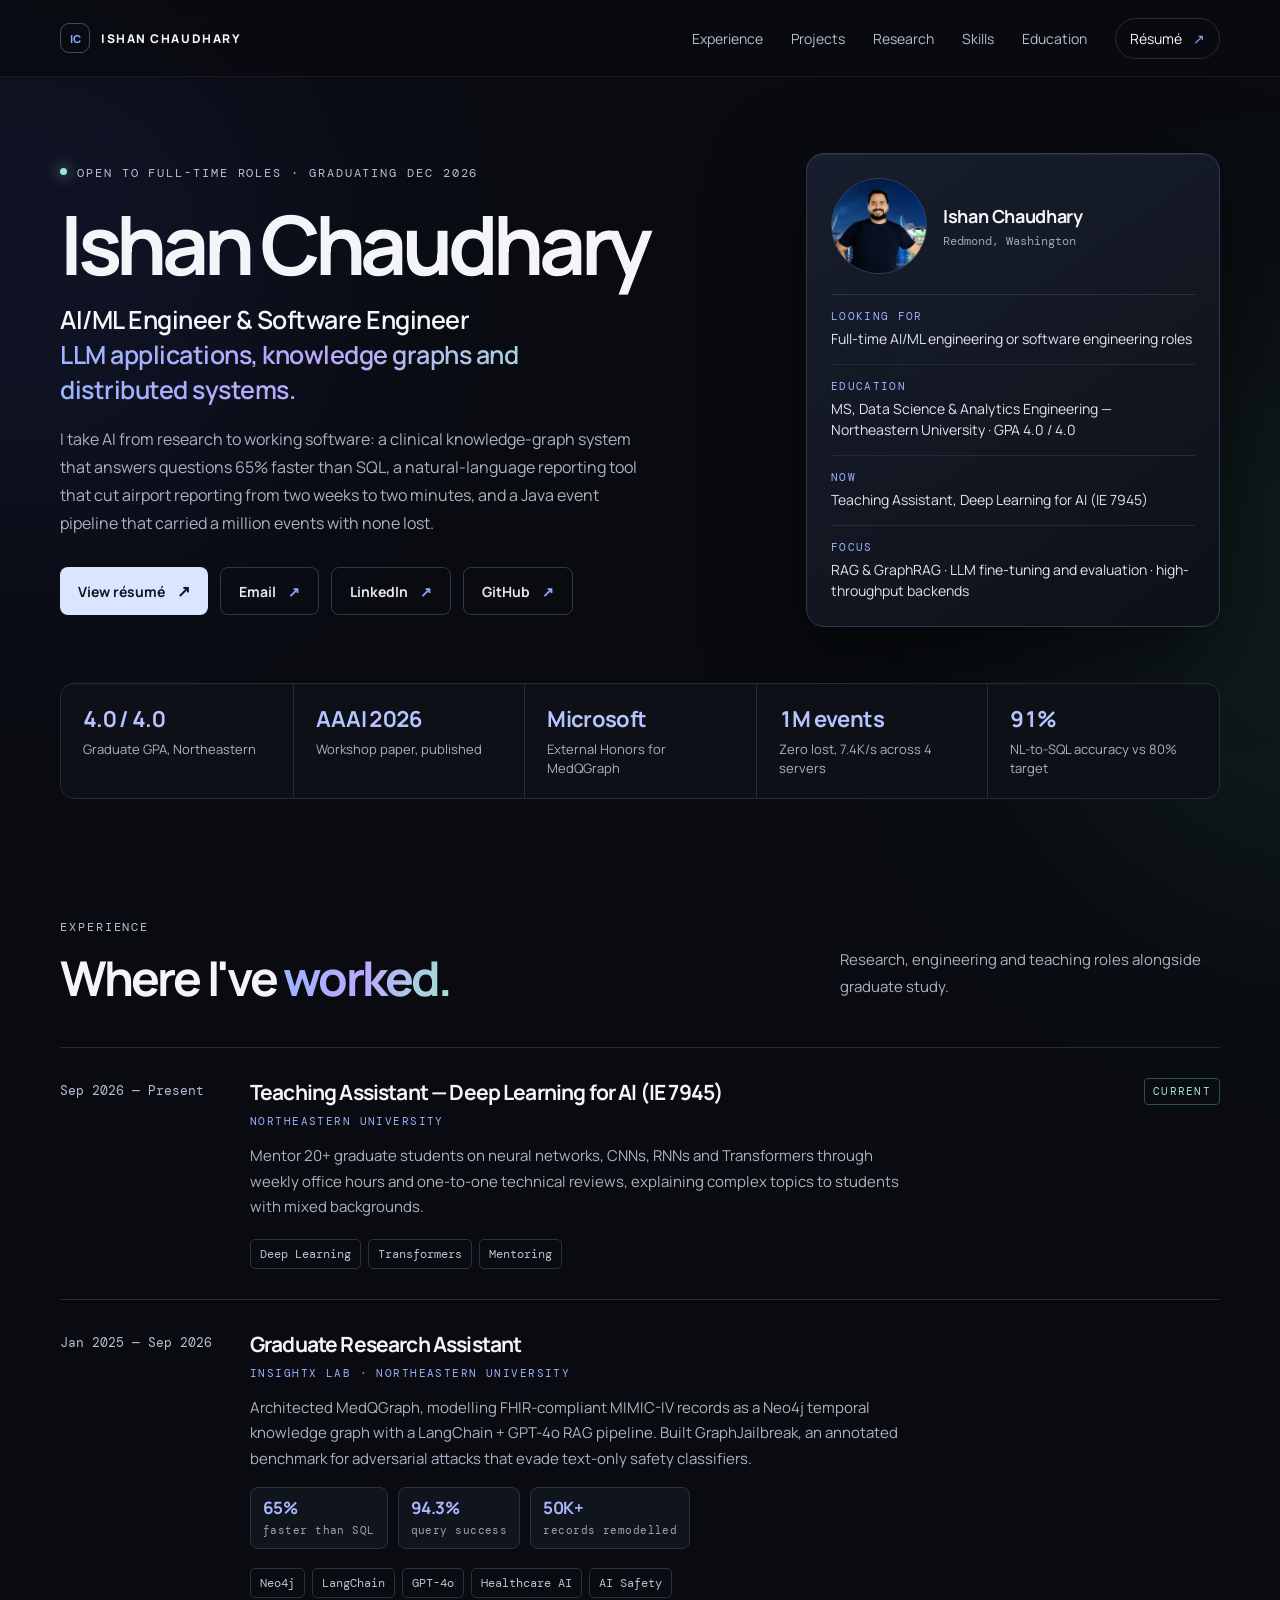
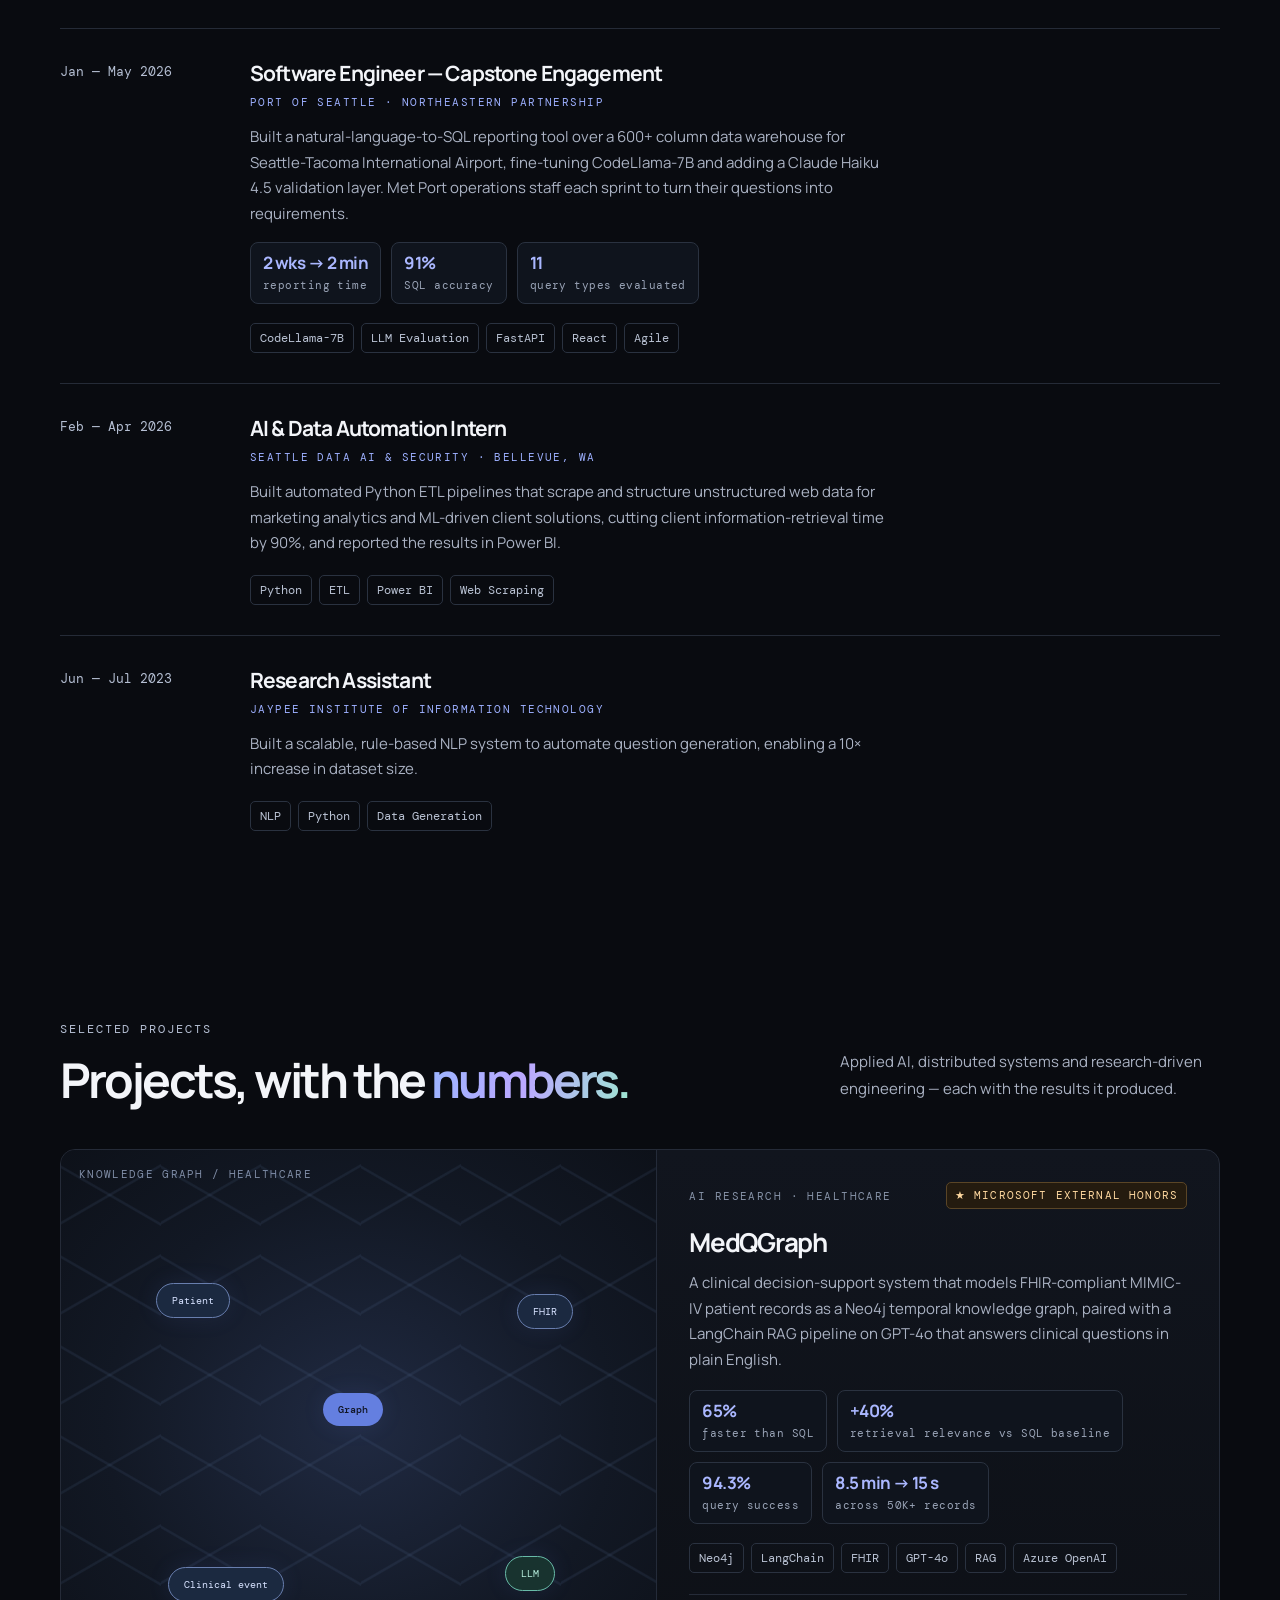
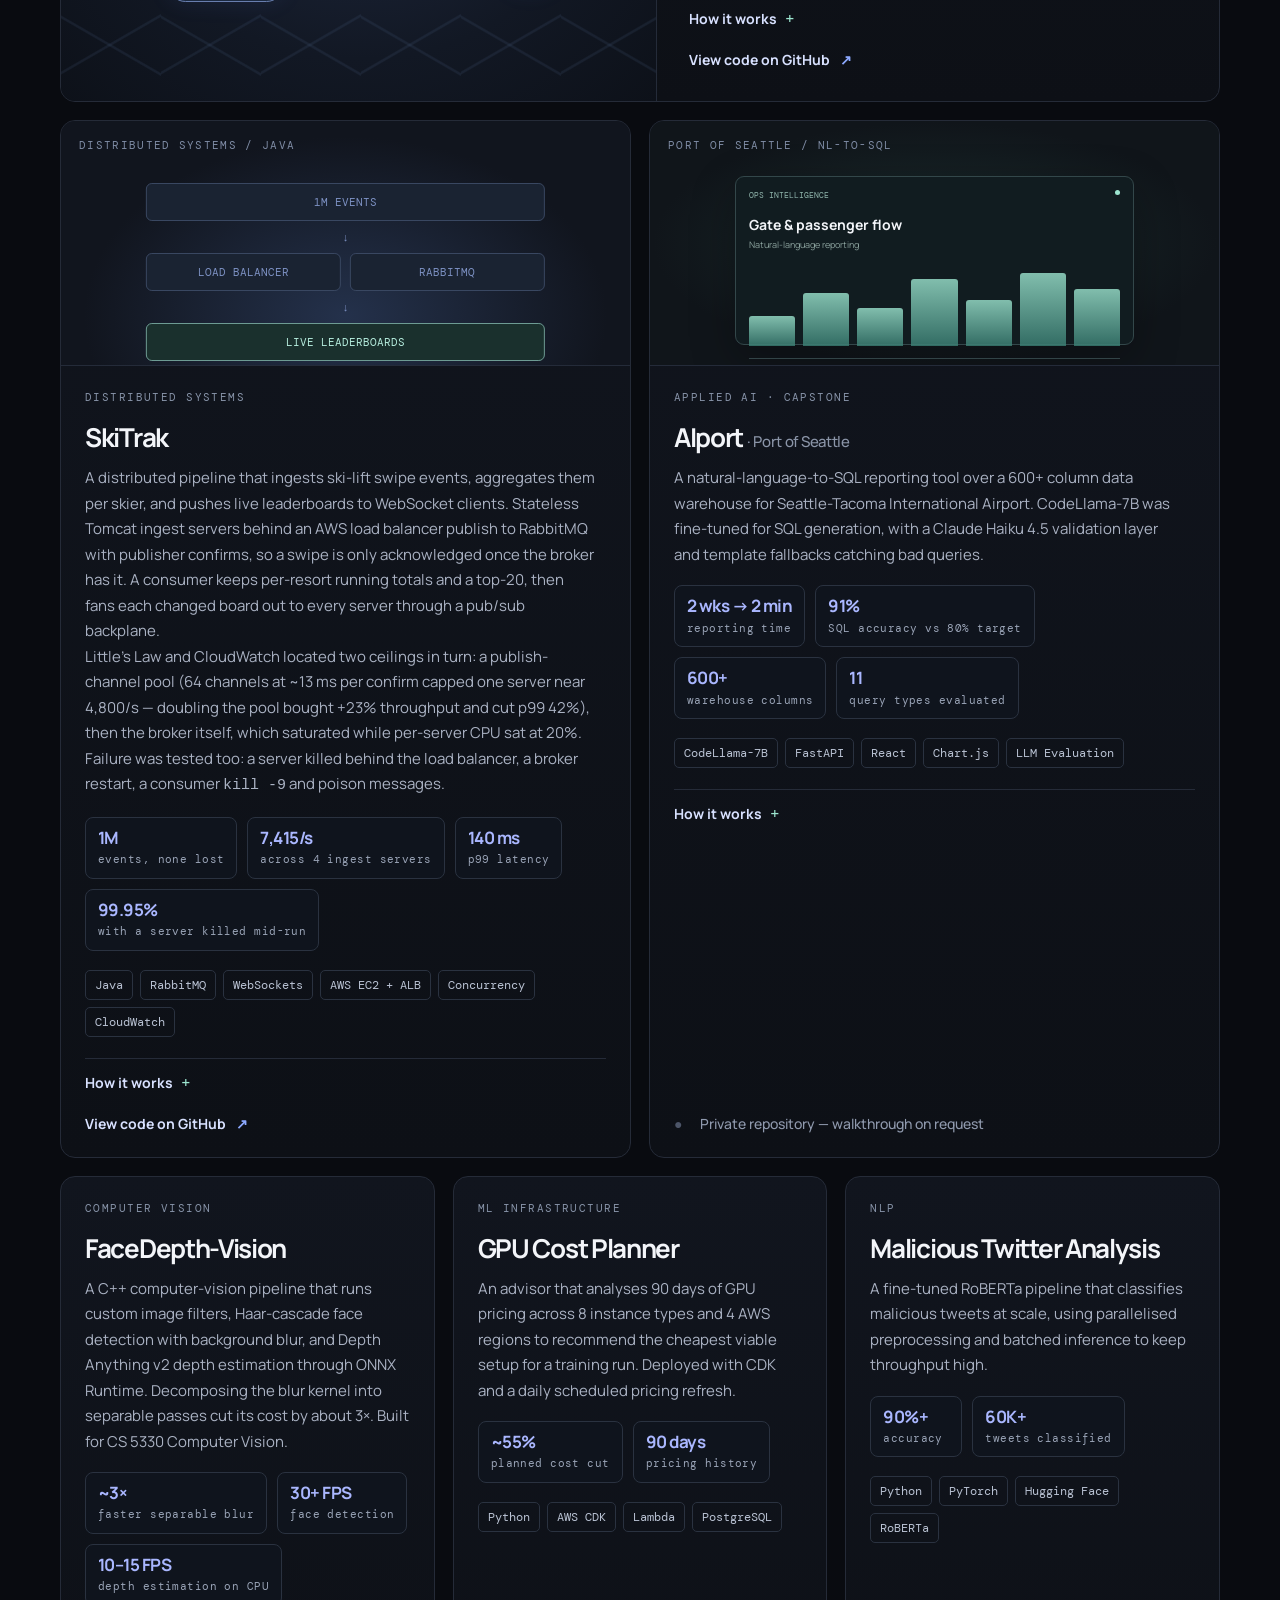
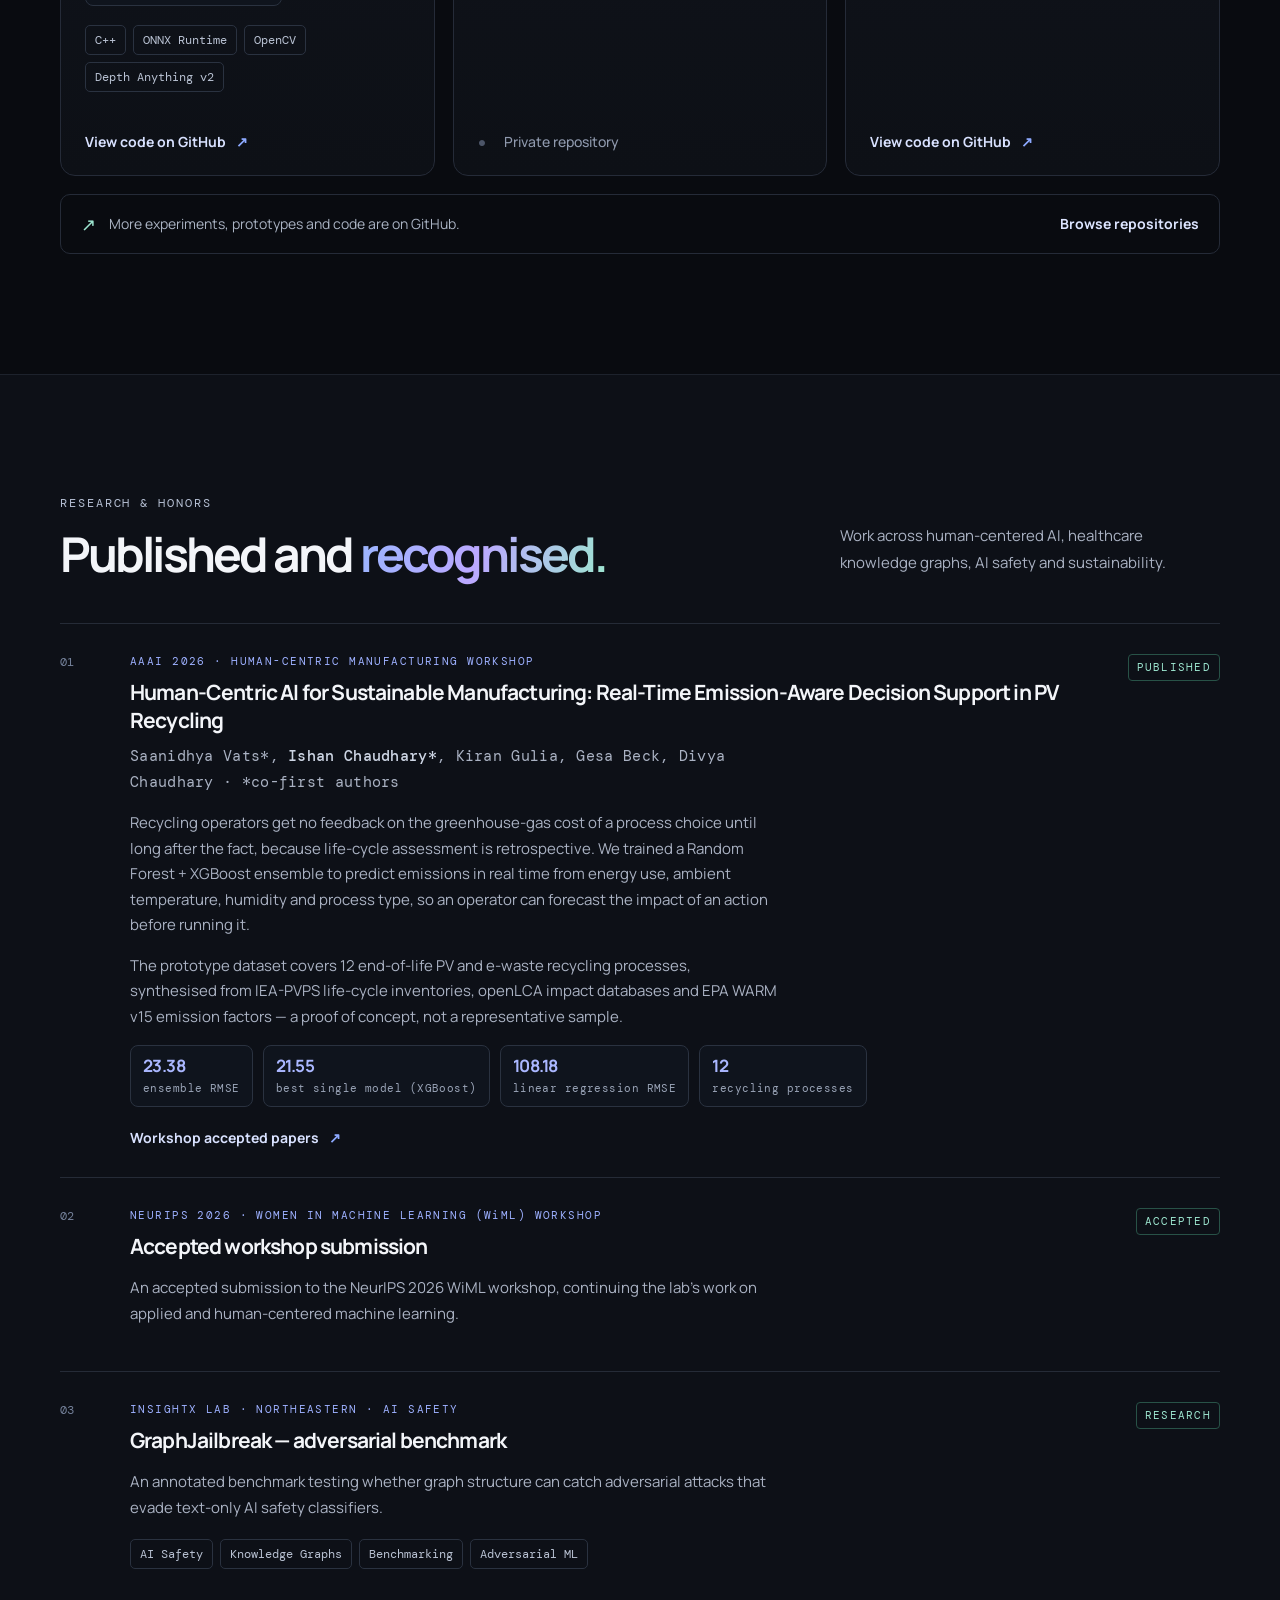
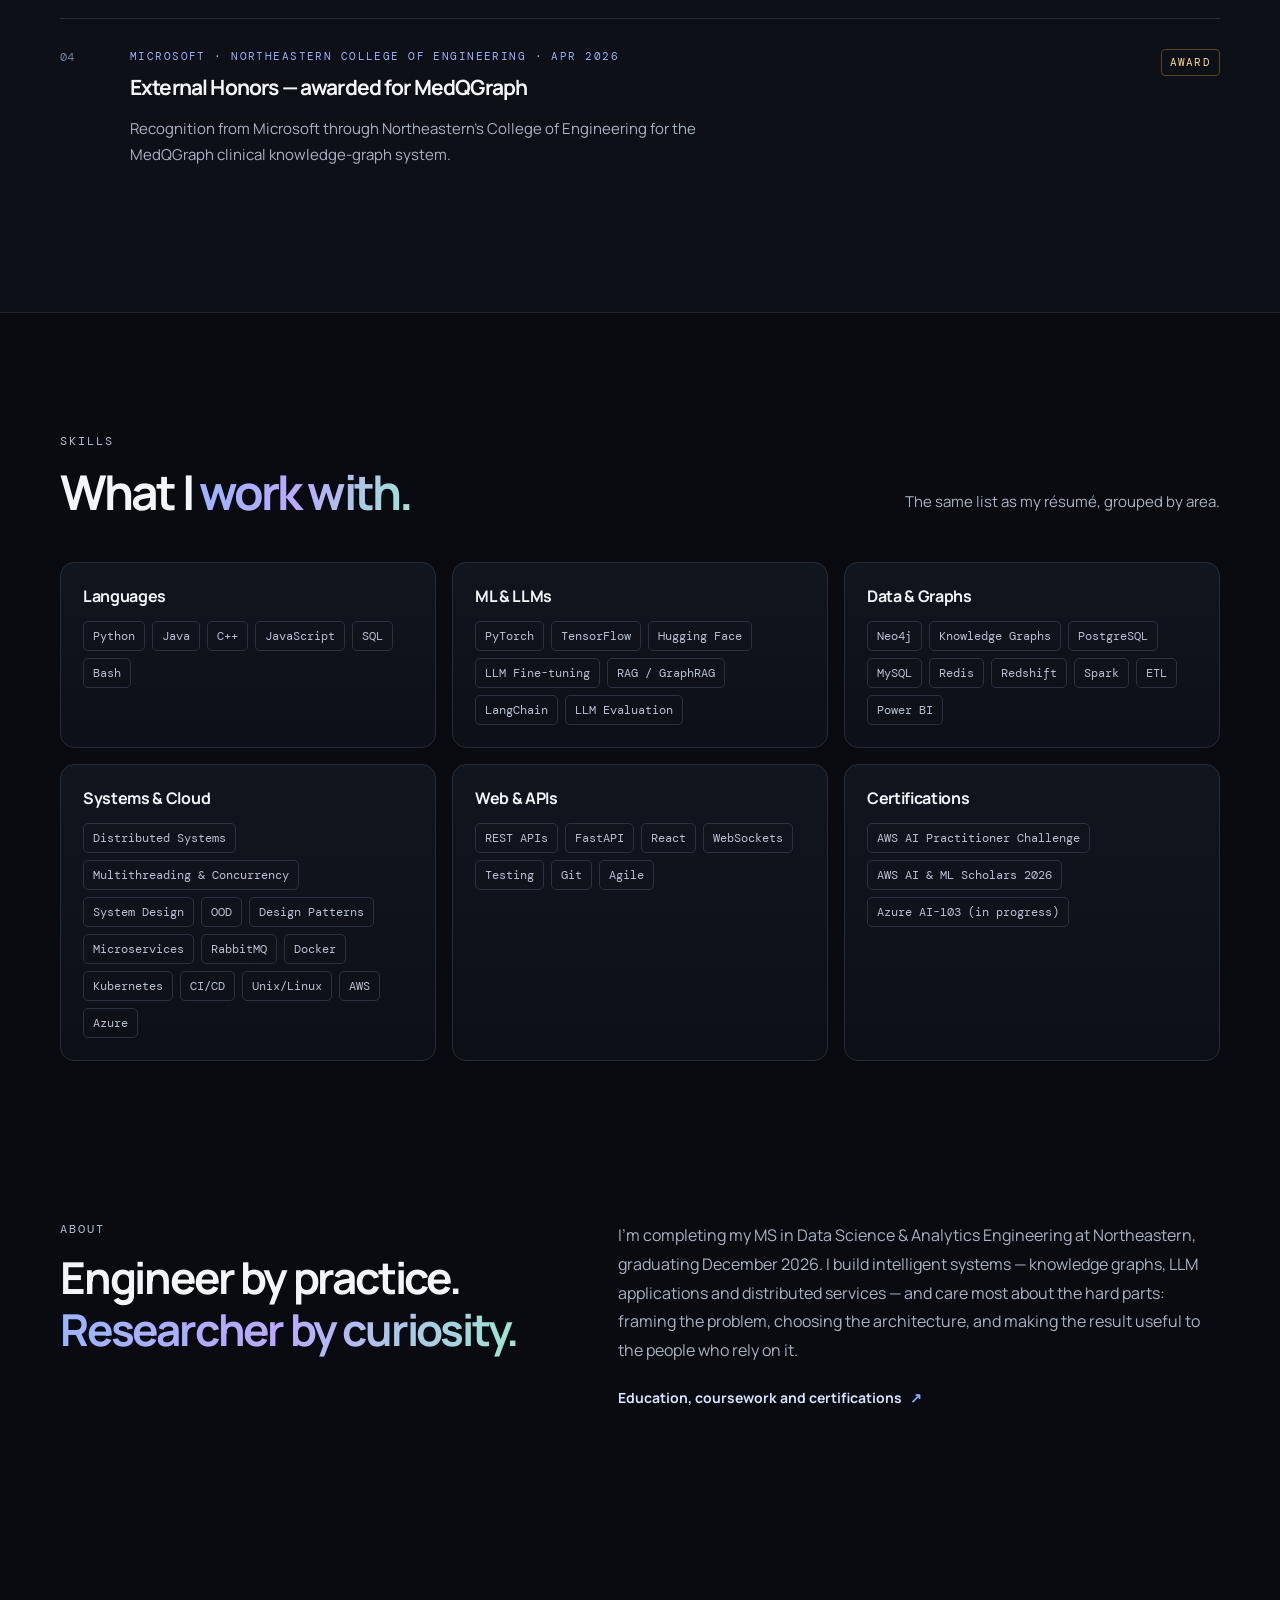
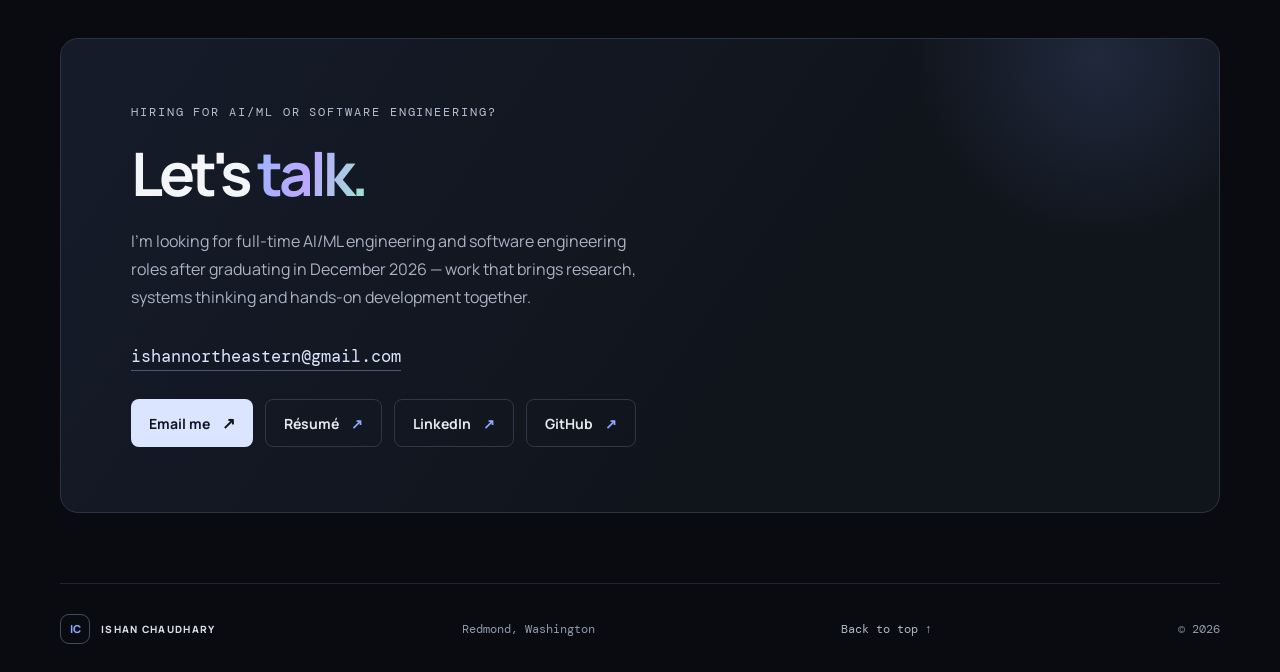
==== commit db1ad2ad: "Link the SkiTrak repo, and match the card to what it reports skitrak-realtime is public, so the card" ====
--- a/index.html
+++ b/index.html
@@ -74,7 +74,7 @@
         <div class="eyebrow"><span class="status-dot"></span> OPEN TO FULL-TIME ROLES · GRADUATING DEC 2026</div>
         <h1>Ishan Chaudhary</h1>
         <p class="hero-role">AI/ML Engineer &amp; Software Engineer <span class="gradient-text">LLM applications, knowledge graphs and distributed systems.</span></p>
-        <p class="hero-sub">I take AI from research to working software: a clinical knowledge-graph system that answers questions 65% faster than SQL, a natural-language reporting tool that cut airport reporting from two weeks to two minutes, and a Java ingestion service handling 10.5K requests per second.</p>
+        <p class="hero-sub">I take AI from research to working software: a clinical knowledge-graph system that answers questions 65% faster than SQL, a natural-language reporting tool that cut airport reporting from two weeks to two minutes, and a Java event pipeline that carried a million events with none lost.</p>
         <div class="hero-actions">
           <a class="button button-primary" href="resume.html">View résumé <span>↗</span></a>
           <a class="button button-ghost" href="mailto:ishannortheastern@gmail.com">Email <span>↗</span></a>
@@ -101,7 +101,7 @@
       <div><b>4.0 / 4.0</b><span>Graduate GPA, Northeastern</span></div>
       <div><b>AAAI 2026</b><span>Workshop paper, published</span></div>
       <div><b>Microsoft</b><span>External Honors for MedQGraph</span></div>
-      <div><b>10.5K req/s</b><span>At 50 ms p99, zero failures</span></div>
+      <div><b>1M events</b><span>Zero lost, 7.4K/s across 4 servers</span></div>
       <div><b>91%</b><span>NL-to-SQL accuracy vs 80% target</span></div>
     </section>
 
@@ -185,15 +185,16 @@
         </article>
 
         <article class="project-card project-half reveal">
-          <div class="project-visual system-visual" aria-hidden="true"><div class="visual-label">DISTRIBUTED SYSTEMS / JAVA</div><div class="system-stack"><div class="stack-box">500K EVENTS</div><span>↓</span><div class="stack-row"><div class="stack-box">LOAD BALANCER</div><div class="stack-box">RABBITMQ</div></div><span>↓</span><div class="stack-box stack-accent">LIVE LEADERBOARDS</div></div></div>
+          <div class="project-visual system-visual" aria-hidden="true"><div class="visual-label">DISTRIBUTED SYSTEMS / JAVA</div><div class="system-stack"><div class="stack-box">1M EVENTS</div><span>↓</span><div class="stack-row"><div class="stack-box">LOAD BALANCER</div><div class="stack-box">RABBITMQ</div></div><span>↓</span><div class="stack-box stack-accent">LIVE LEADERBOARDS</div></div></div>
           <div class="project-info">
             <div class="project-top"><span class="project-type">DISTRIBUTED SYSTEMS</span></div>
             <h3>SkiTrak</h3>
-            <p>A multithreaded Java event-ingestion platform that streamed 500K requests to a Tomcat service on AWS EC2 with zero failures, using a 256-thread pool and reusable HTTP connections. A 32–512 thread sweep and Little's Law located the saturation point, raising throughput 2.7×. Behind an AWS load balancer, RabbitMQ consumers with deduplication and queue-depth monitoring feed live leaderboards to auto-reconnecting WebSocket subscribers.</p>
-            <ul class="metrics"><li><b>10.5K/s</b><span>sustained over 500K requests</span></li><li><b>10.7K/s</b><span>peak, tuned up from 3.9K</span></li><li><b>50 ms</b><span>p99 latency</span></li><li><b>0</b><span>failed requests</span></li></ul>
-            <div class="tags"><span>Java</span><span>RabbitMQ</span><span>WebSockets</span><span>AWS EC2</span><span>Concurrency</span></div>
-            <details class="how"><summary>How it works</summary><p>Each request is accepted, dispatched through the 256-thread pool over reusable HTTP connections, queued in RabbitMQ behind a load balancer, deduplicated, and consumed by the leaderboard service that pushes updates over WebSockets to subscribers that reconnect on drop.</p></details>
-            <div class="project-actions"><span class="text-link text-link-muted">Private repository — walkthrough on request</span></div>
+            <p>A distributed pipeline that ingests ski-lift swipe events, aggregates them per skier, and pushes live leaderboards to WebSocket clients. Stateless Tomcat ingest servers behind an AWS load balancer publish to RabbitMQ with publisher confirms, so a swipe is only acknowledged once the broker has it. A consumer keeps per-resort running totals and a top-20, then fans each changed board out to every server through a pub/sub backplane.</p>
+            <p>Little's Law and CloudWatch located two ceilings in turn: a publish-channel pool (64 channels at ~13 ms per confirm capped one server near 4,800/s — doubling the pool bought +23% throughput and cut p99 42%), then the broker itself, which saturated while per-server CPU sat at 20%. Failure was tested too: a server killed behind the load balancer, a broker restart, a consumer <code>kill -9</code> and poison messages.</p>
+            <ul class="metrics"><li><b>1M</b><span>events, none lost</span></li><li><b>7,415/s</b><span>across 4 ingest servers</span></li><li><b>140 ms</b><span>p99 latency</span></li><li><b>99.95%</b><span>with a server killed mid-run</span></li></ul>
+            <div class="tags"><span>Java</span><span>RabbitMQ</span><span>WebSockets</span><span>AWS EC2 + ALB</span><span>Concurrency</span><span>CloudWatch</span></div>
+            <details class="how"><summary>How it works</summary><p>A swipe hits an ingest server behind the load balancer, which validates it, looks up the lift’s vertical and publishes to that resort’s queue, returning 201 only after RabbitMQ confirms. A topic exchange keeps one durable queue per resort, so each resort stays in order and the consumer can hold per-resort state without locks. The consumer deduplicates by event id, updates the top-20, and acks only after the update lands. When a board changes it goes to a fanout exchange, and every ingest server pushes it to its own WebSocket subscribers.</p><p>Run as a graduate distributed-systems project at Northeastern: 512 client threads, 4 ingest servers.</p></details>
+            <div class="project-actions"><a class="text-link" href="https://github.com/Ishan2OO1/skitrak-realtime" target="_blank" rel="noopener noreferrer">View code on GitHub <span>↗</span></a></div>
           </div>
         </article>
 
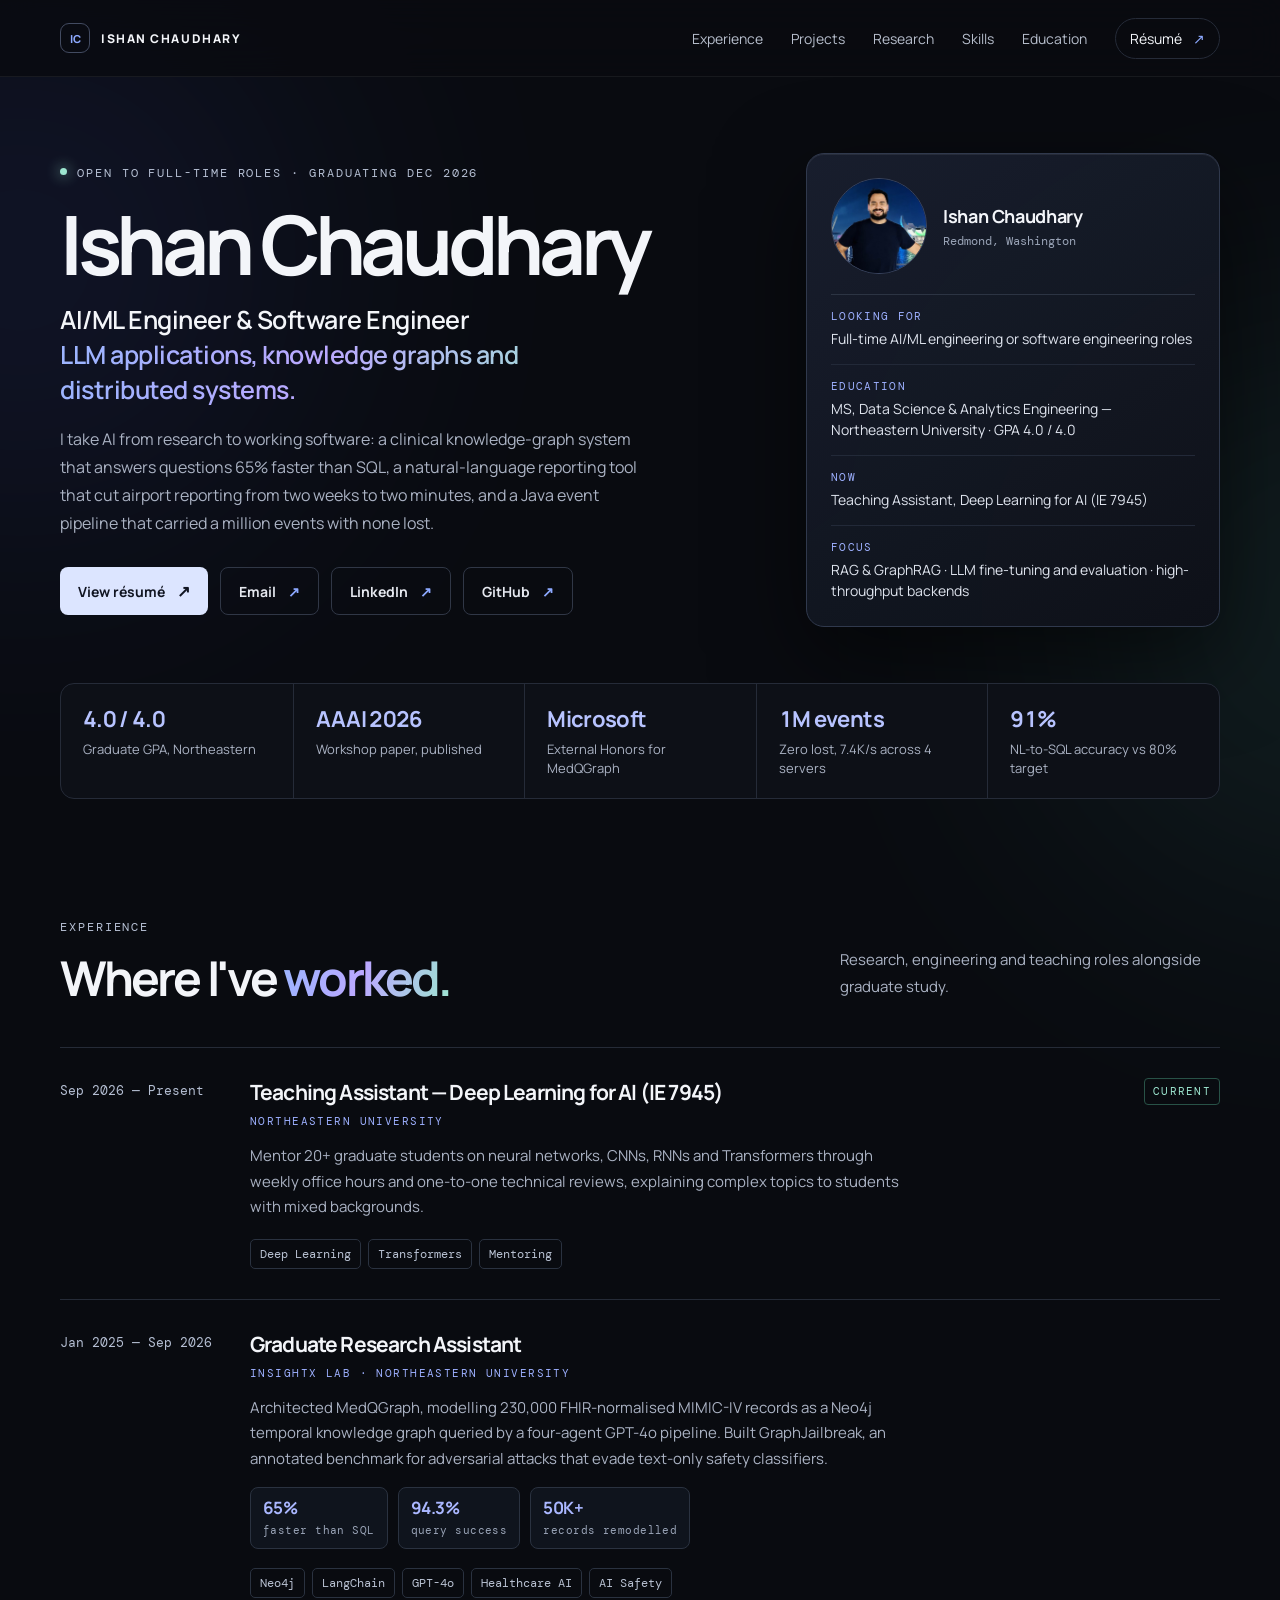
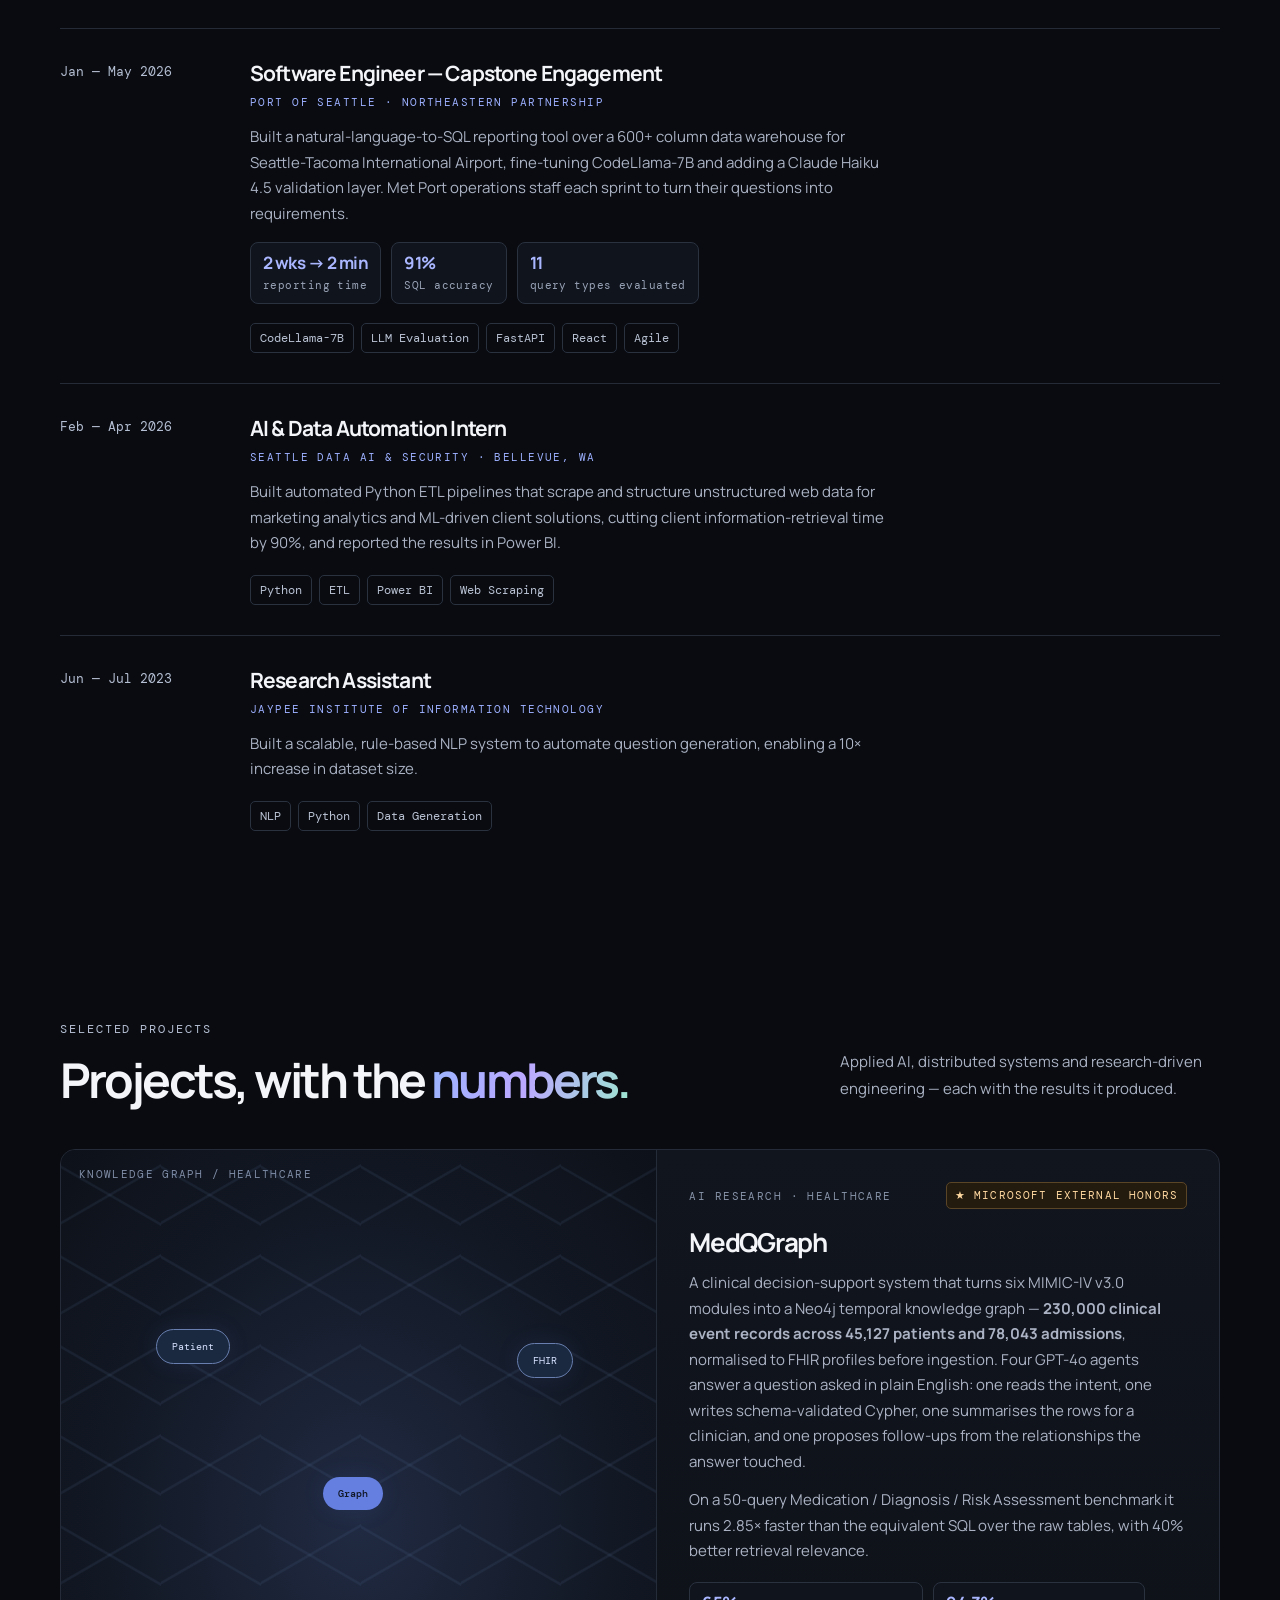
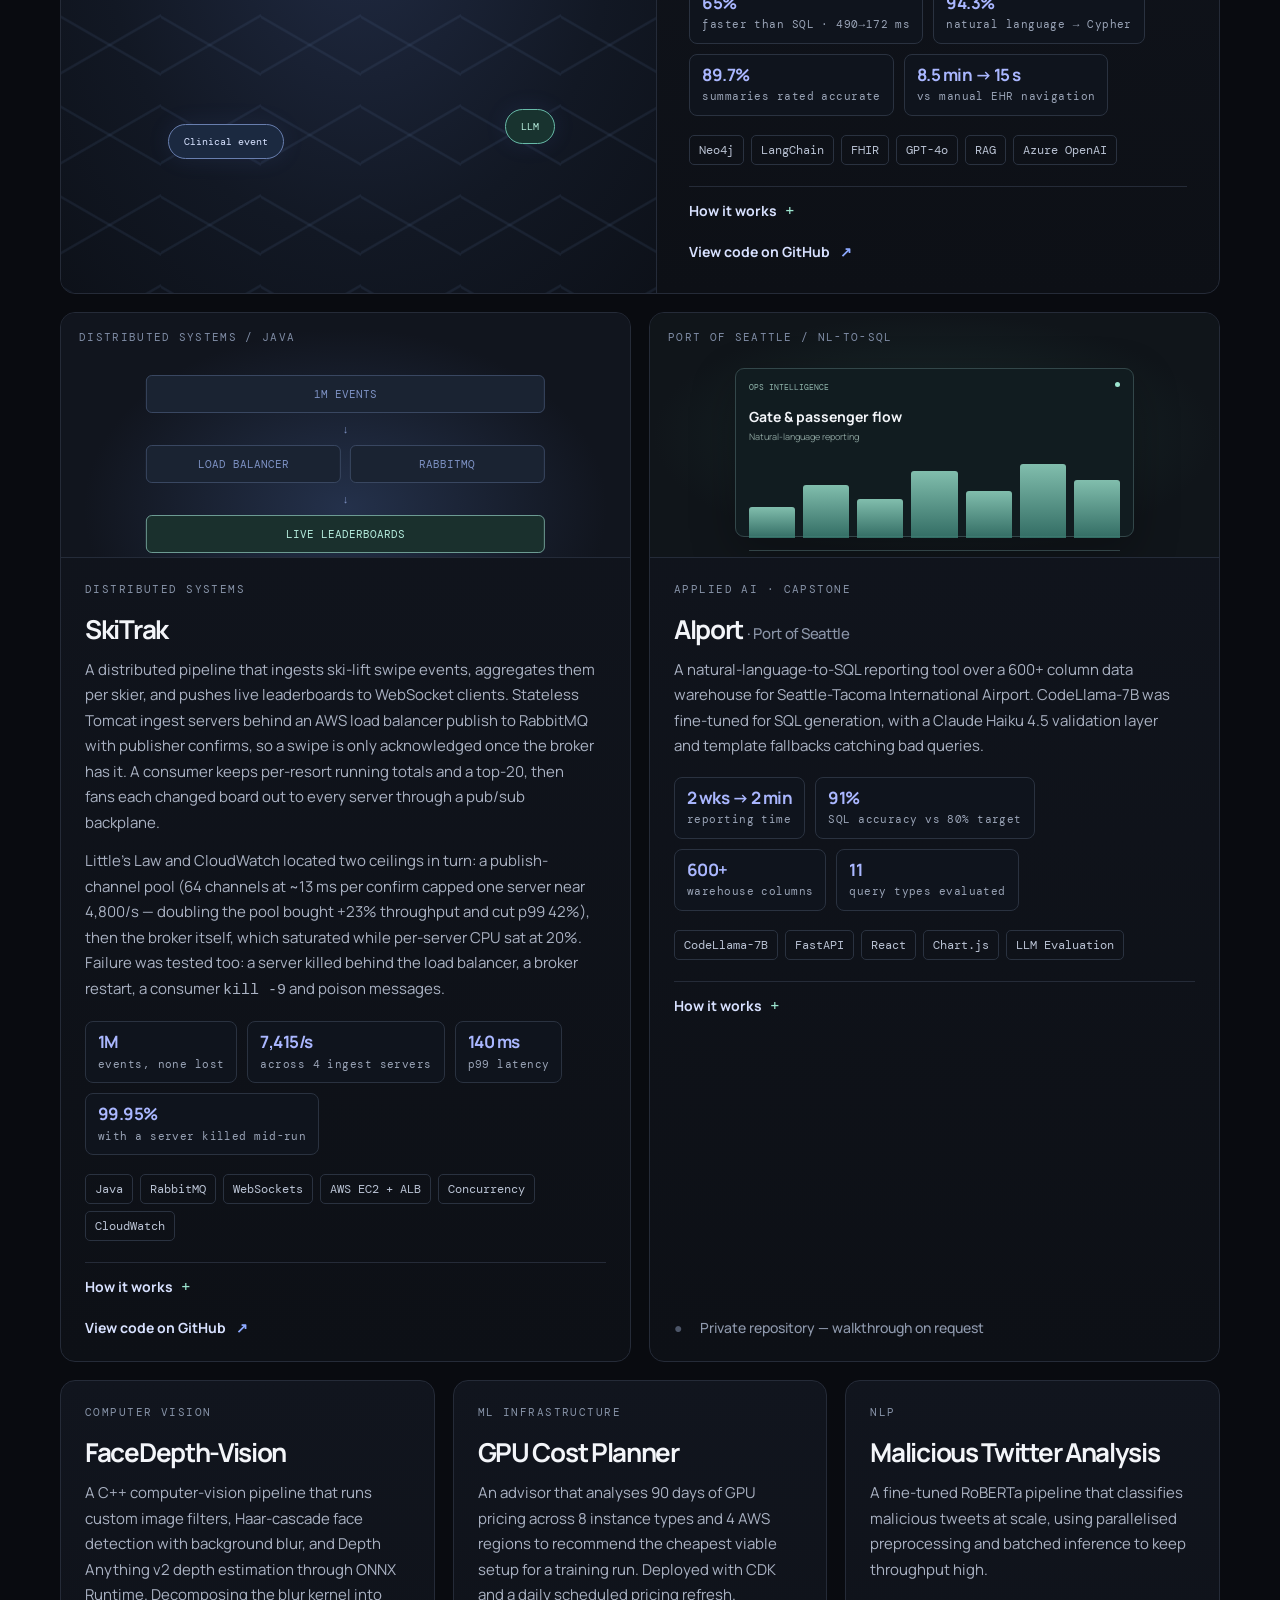
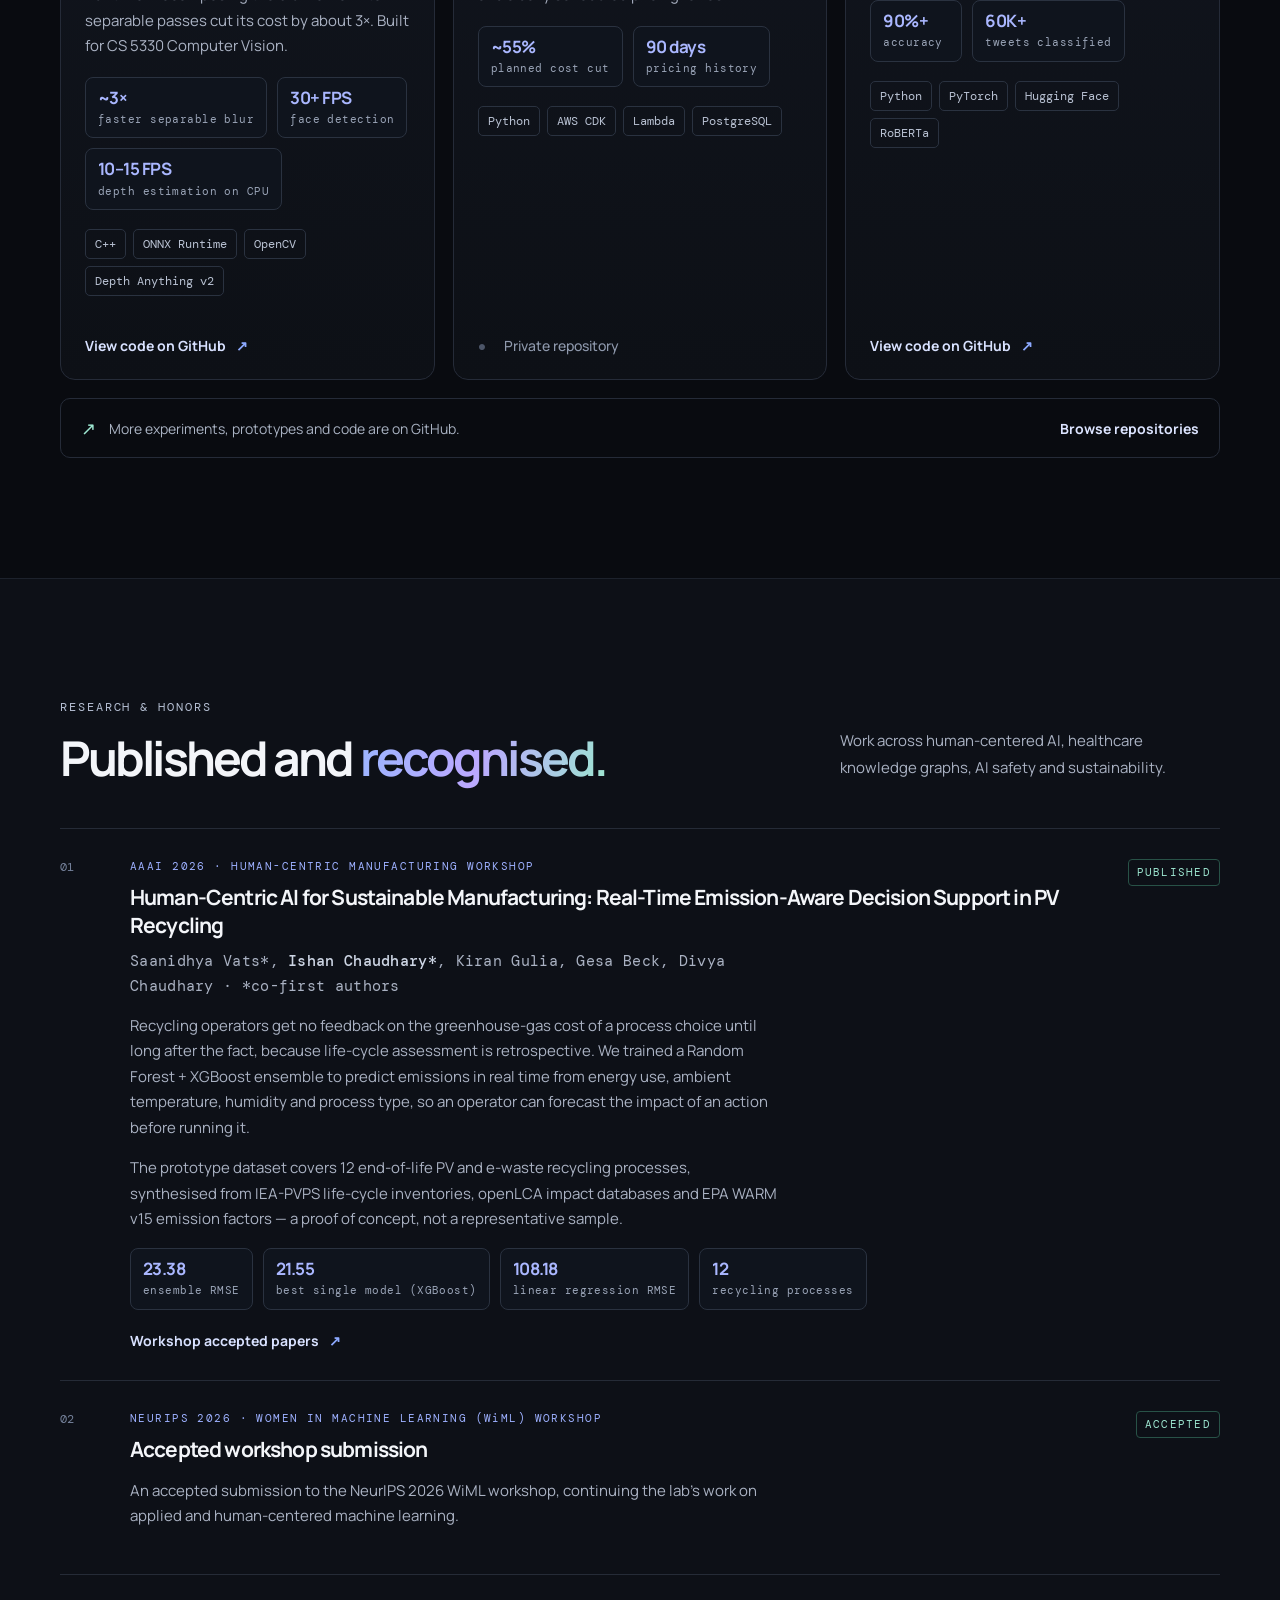
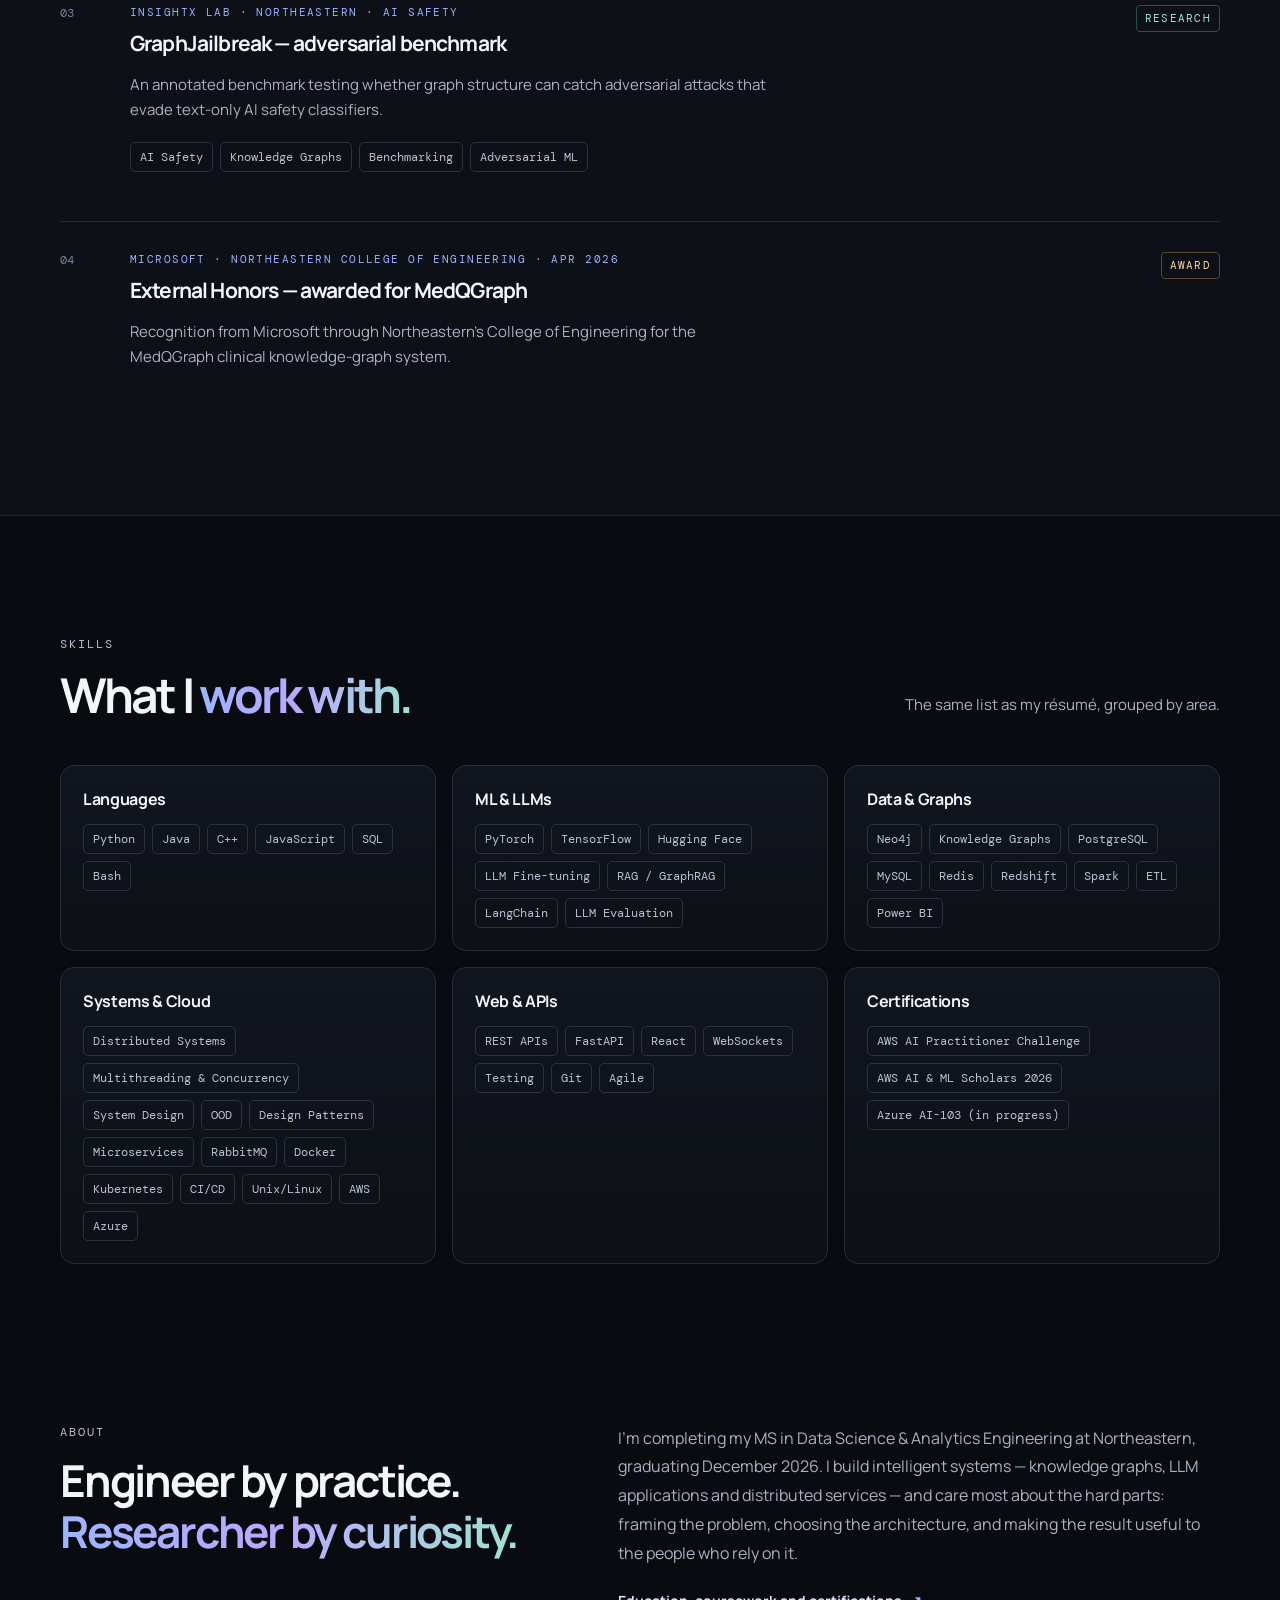
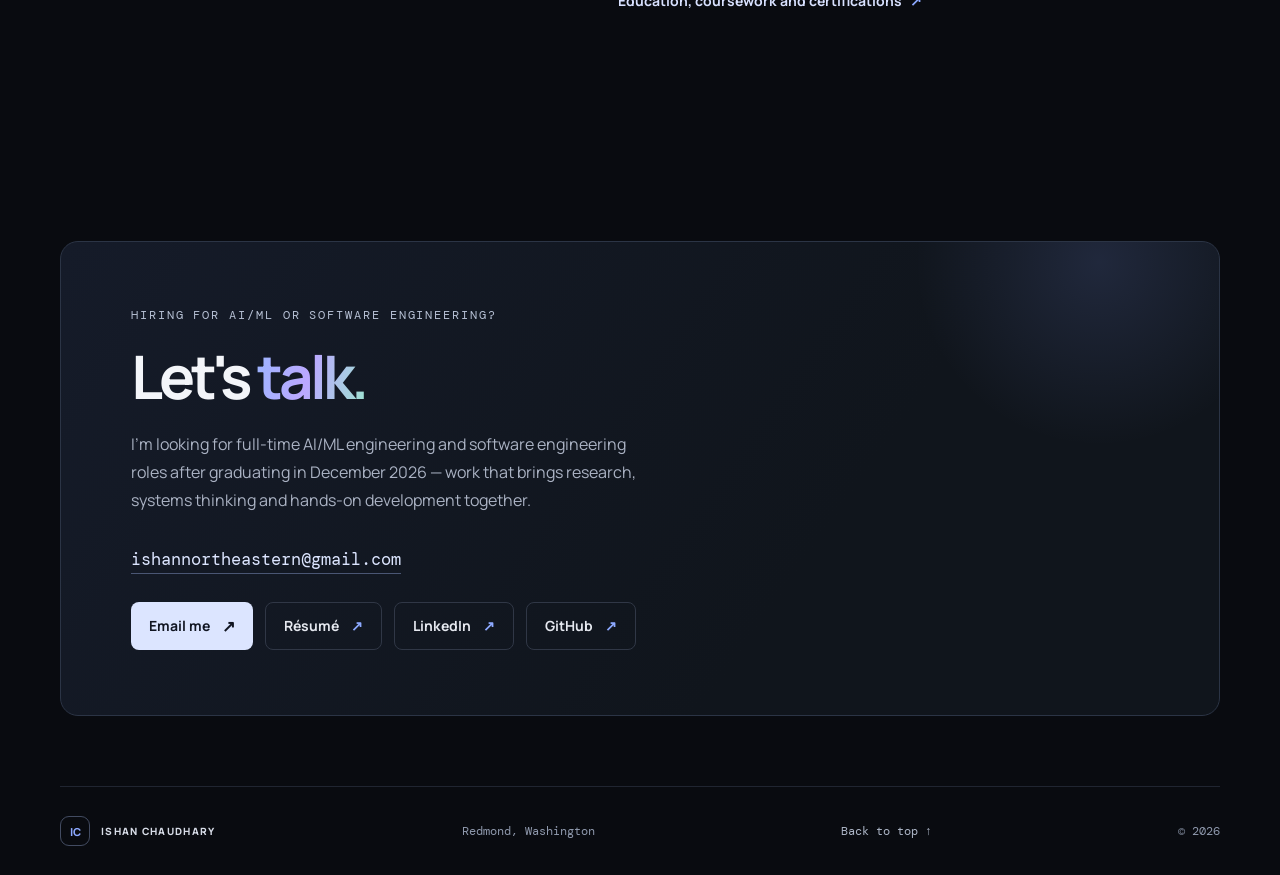
==== commit 44f17c06: "Match the MedQGraph claims to what the paper measures The card cited "50K+ records", a "94.3% query " ====
--- a/index.html
+++ b/index.html
@@ -125,7 +125,7 @@
         <div class="research-main">
           <h3>Graduate Research Assistant</h3>
           <div class="research-kicker">INSIGHTX LAB · NORTHEASTERN UNIVERSITY</div>
-          <p>Architected MedQGraph, modelling FHIR-compliant MIMIC-IV records as a Neo4j temporal knowledge graph with a LangChain + GPT-4o RAG pipeline. Built GraphJailbreak, an annotated benchmark for adversarial attacks that evade text-only safety classifiers.</p>
+          <p>Architected MedQGraph, modelling 230,000 FHIR-normalised MIMIC-IV records as a Neo4j temporal knowledge graph queried by a four-agent GPT-4o pipeline. Built GraphJailbreak, an annotated benchmark for adversarial attacks that evade text-only safety classifiers.</p>
           <ul class="metrics"><li><b>65%</b><span>faster than SQL</span></li><li><b>94.3%</b><span>query success</span></li><li><b>50K+</b><span>records remodelled</span></li></ul>
           <div class="tags"><span>Neo4j</span><span>LangChain</span><span>GPT-4o</span><span>Healthcare AI</span><span>AI Safety</span></div>
         </div>
@@ -176,10 +176,11 @@
           <div class="project-info">
             <div class="project-top"><span class="project-type">AI RESEARCH · HEALTHCARE</span><span class="award-pill">★ MICROSOFT EXTERNAL HONORS</span></div>
             <h3>MedQGraph</h3>
-            <p>A clinical decision-support system that models FHIR-compliant MIMIC-IV patient records as a Neo4j temporal knowledge graph, paired with a LangChain RAG pipeline on GPT-4o that answers clinical questions in plain English.</p>
-            <ul class="metrics"><li><b>65%</b><span>faster than SQL</span></li><li><b>+40%</b><span>retrieval relevance vs SQL baseline</span></li><li><b>94.3%</b><span>query success</span></li><li><b>8.5 min → 15 s</b><span>across 50K+ records</span></li></ul>
+            <p>A clinical decision-support system that turns six MIMIC-IV v3.0 modules into a Neo4j temporal knowledge graph — <b>230,000 clinical event records across 45,127 patients and 78,043 admissions</b>, normalised to FHIR profiles before ingestion. Four GPT-4o agents answer a question asked in plain English: one reads the intent, one writes schema-validated Cypher, one summarises the rows for a clinician, and one proposes follow-ups from the relationships the answer touched.</p>
+            <p>On a 50-query Medication / Diagnosis / Risk Assessment benchmark it runs 2.85× faster than the equivalent SQL over the raw tables, with 40% better retrieval relevance.</p>
+            <ul class="metrics"><li><b>65%</b><span>faster than SQL · 490→172 ms</span></li><li><b>94.3%</b><span>natural language → Cypher</span></li><li><b>89.7%</b><span>summaries rated accurate</span></li><li><b>8.5 min → 15 s</b><span>vs manual EHR navigation</span></li></ul>
             <div class="tags"><span>Neo4j</span><span>LangChain</span><span>FHIR</span><span>GPT-4o</span><span>RAG</span><span>Azure OpenAI</span></div>
-            <details class="how"><summary>How it works</summary><p>A clinical question is parsed, the relevant clinical entities are retrieved, the temporal graph is traversed, and a grounded answer is assembled from what the graph returns.</p></details>
+            <details class="how"><summary>How it works</summary><p>Six MIMIC-IV modules are joined on <code>subject_id</code> and <code>hadm_id</code>, denormalised so graph queries need no runtime joins, then loaded as <code>Patient</code>, <code>Admission</code>, <code>Diagnosis</code>, <code>Medication</code>, <code>Procedure</code> and <code>Test</code> nodes joined by time-stamped edges. NULLs are preserved rather than imputed, so a missing value becomes an absent edge instead of a fabricated relationship.</p><p>A question is turned into Cypher by GPT-4o against a schema description, validated for syntax, schema compliance, property existence and query cost before it runs — a failure regenerates with structured feedback. “Medications for patient 10000032” becomes a <code>Patient→Admission→Medication</code> traversal. LangChain embeddings put queries and graph entities in one vector space for similarity search alongside the generated Cypher.</p><p>MIMIC-IV is a single hospital’s critical-care data and the benchmark is the project’s own, so the figures above measure this system on this dataset, not clinical readiness.</p></details>
             <div class="project-actions"><a class="text-link" href="https://github.com/Ishan2OO1/MedQGraph-" target="_blank" rel="noopener noreferrer">View code on GitHub <span>↗</span></a></div>
           </div>
         </article>
--- a/styles.css
+++ b/styles.css
@@ -341,3 +341,8 @@
    abstract, so it reads as a byline rather than as part of the summary. */
 .research-authors{font:11px var(--mono);color:#8b96ab;letter-spacing:.02em;margin:0 0 12px;line-height:1.7}
 .research-authors b{color:#cdd5e4;font-weight:500}
+
+/* A card's body is usually one paragraph, so .project-info p zeroes the margin.
+   Cards that carry a second paragraph need the gap back, or the two run together
+   as one block of text. */
+.project-info p + p,.research-main p + p{margin-top:13px}
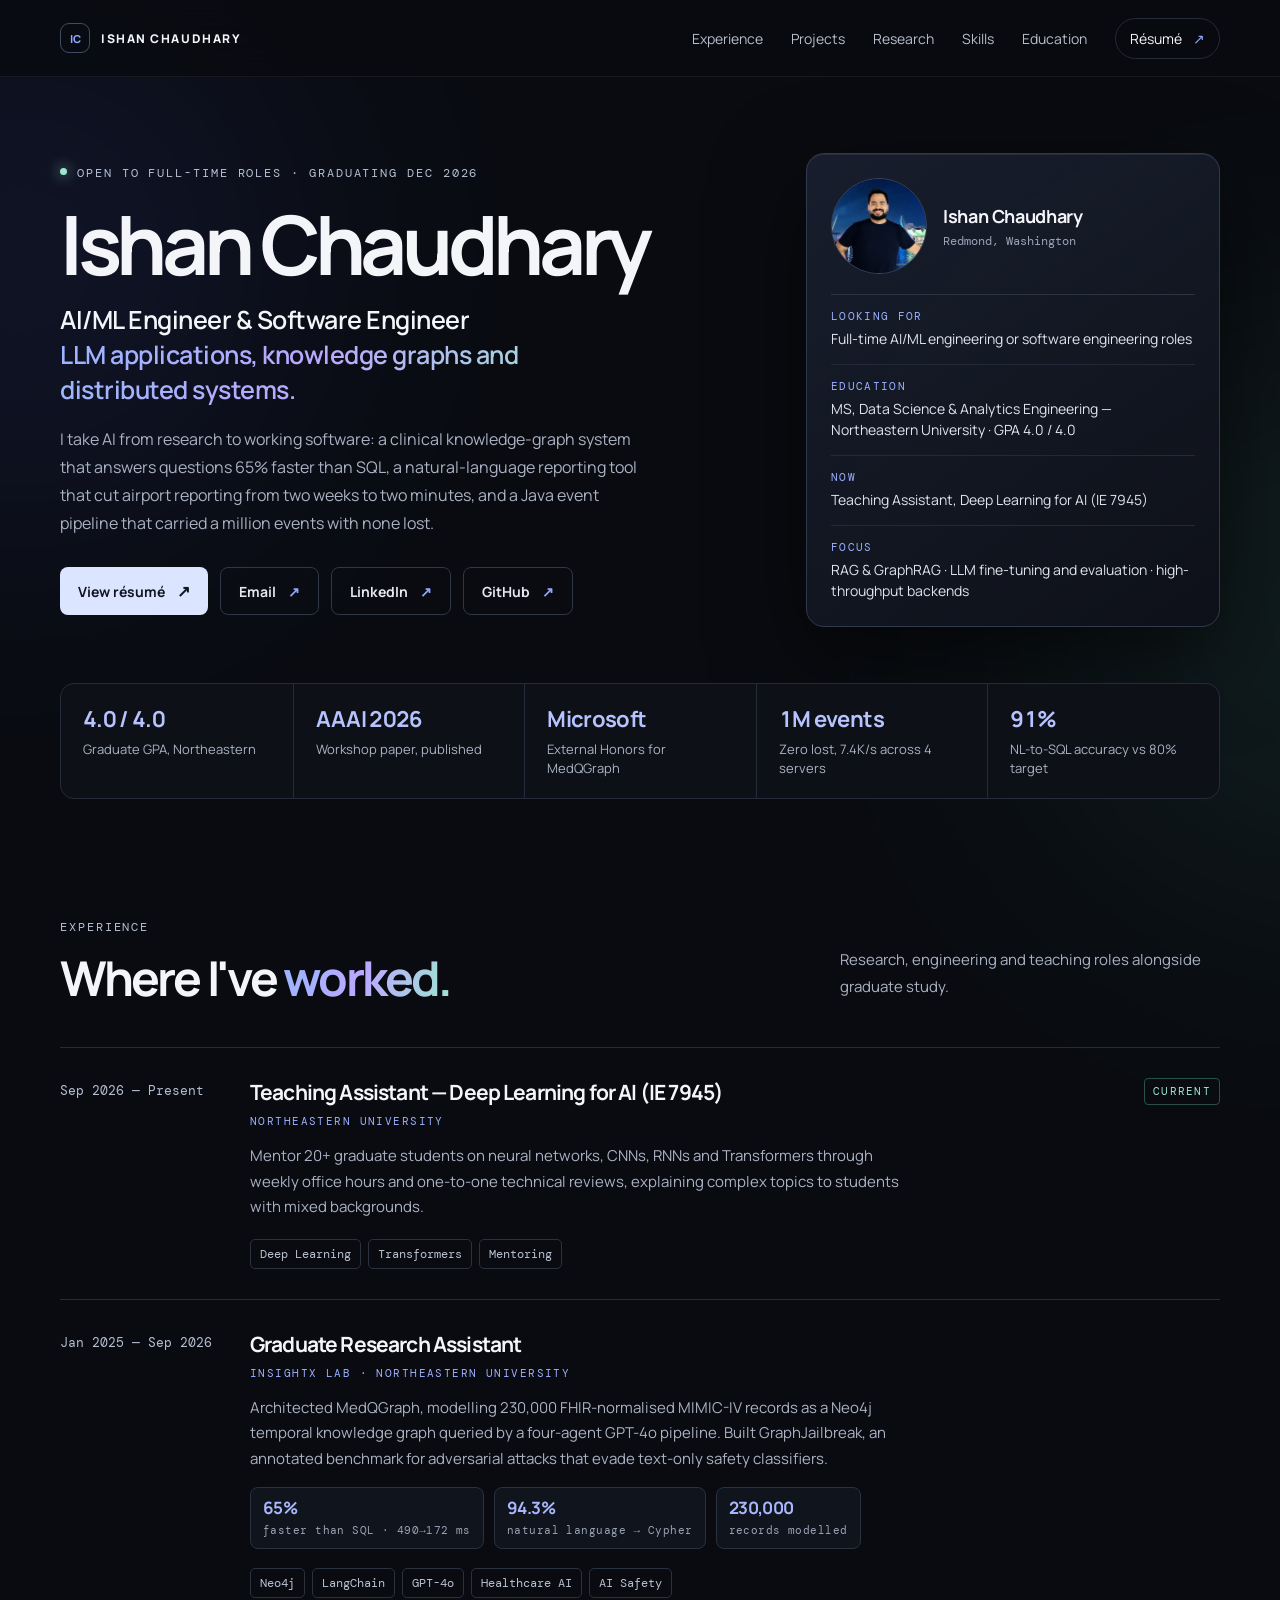
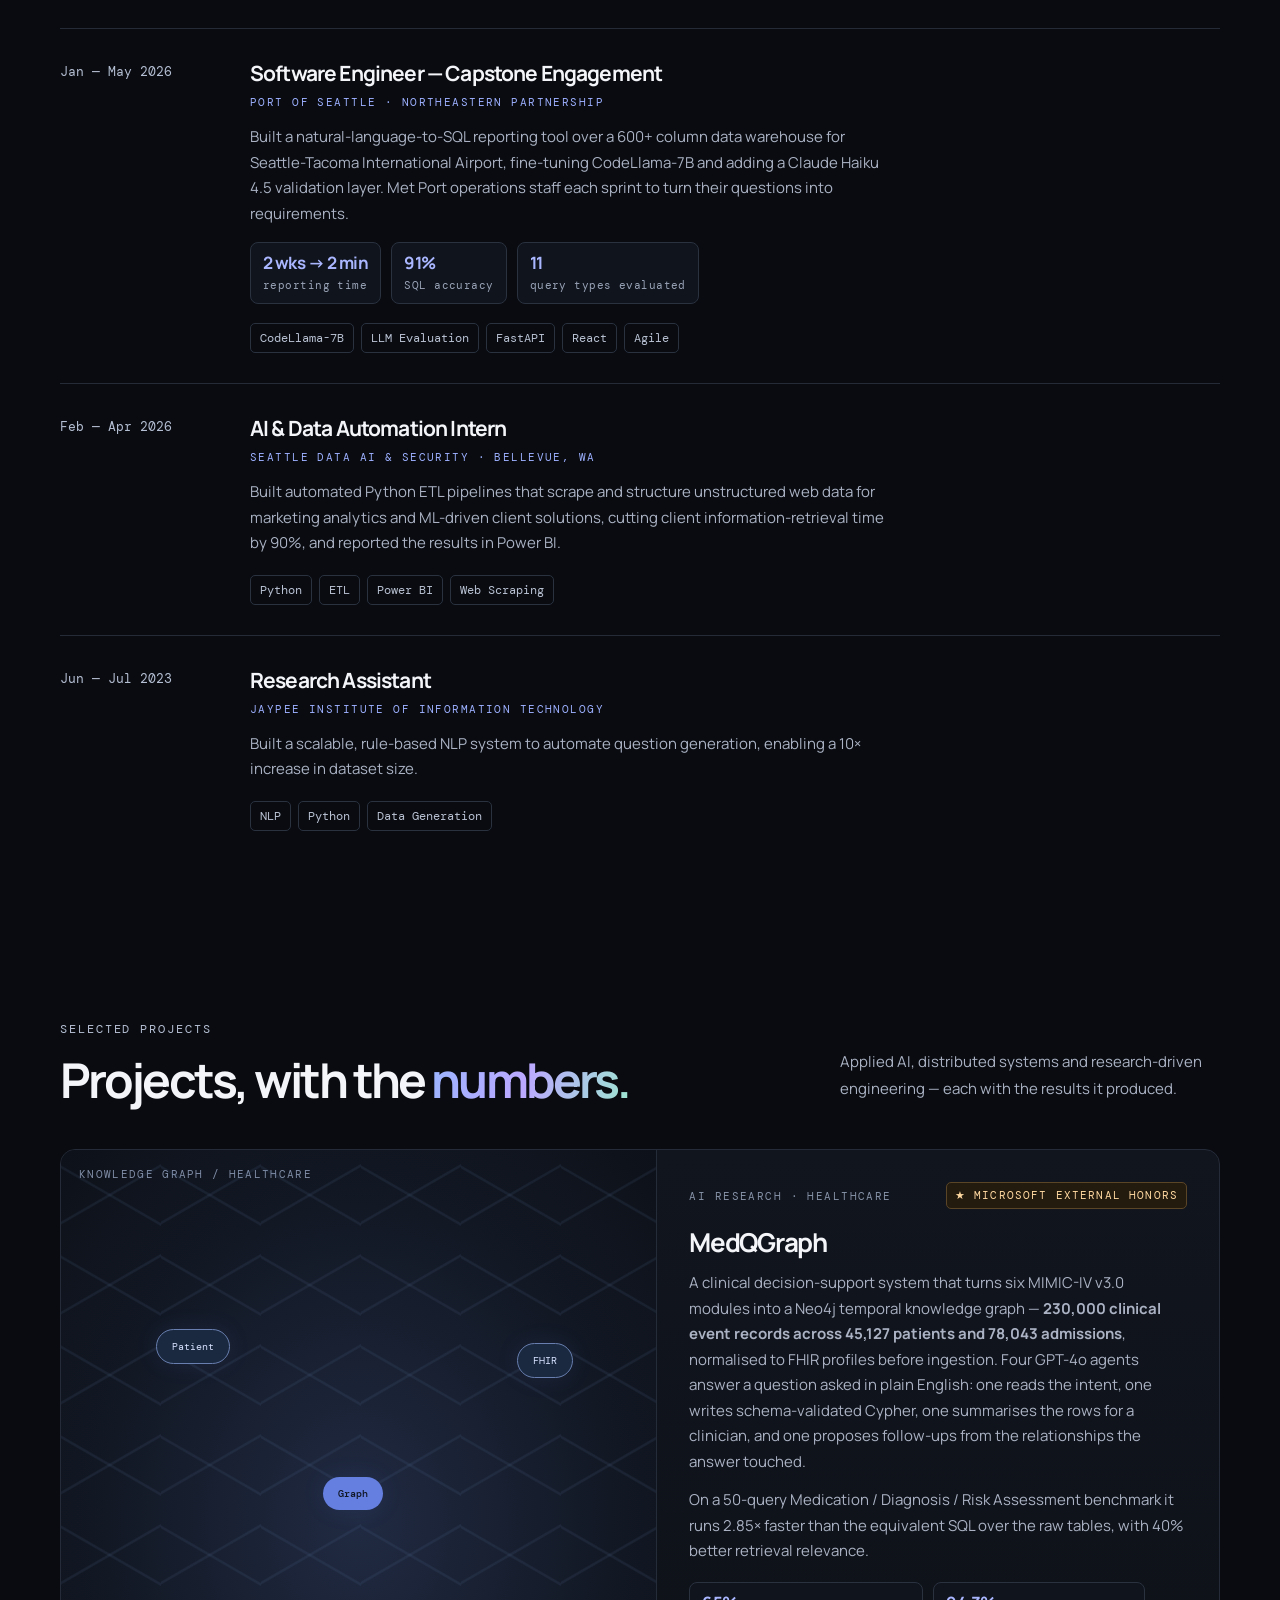
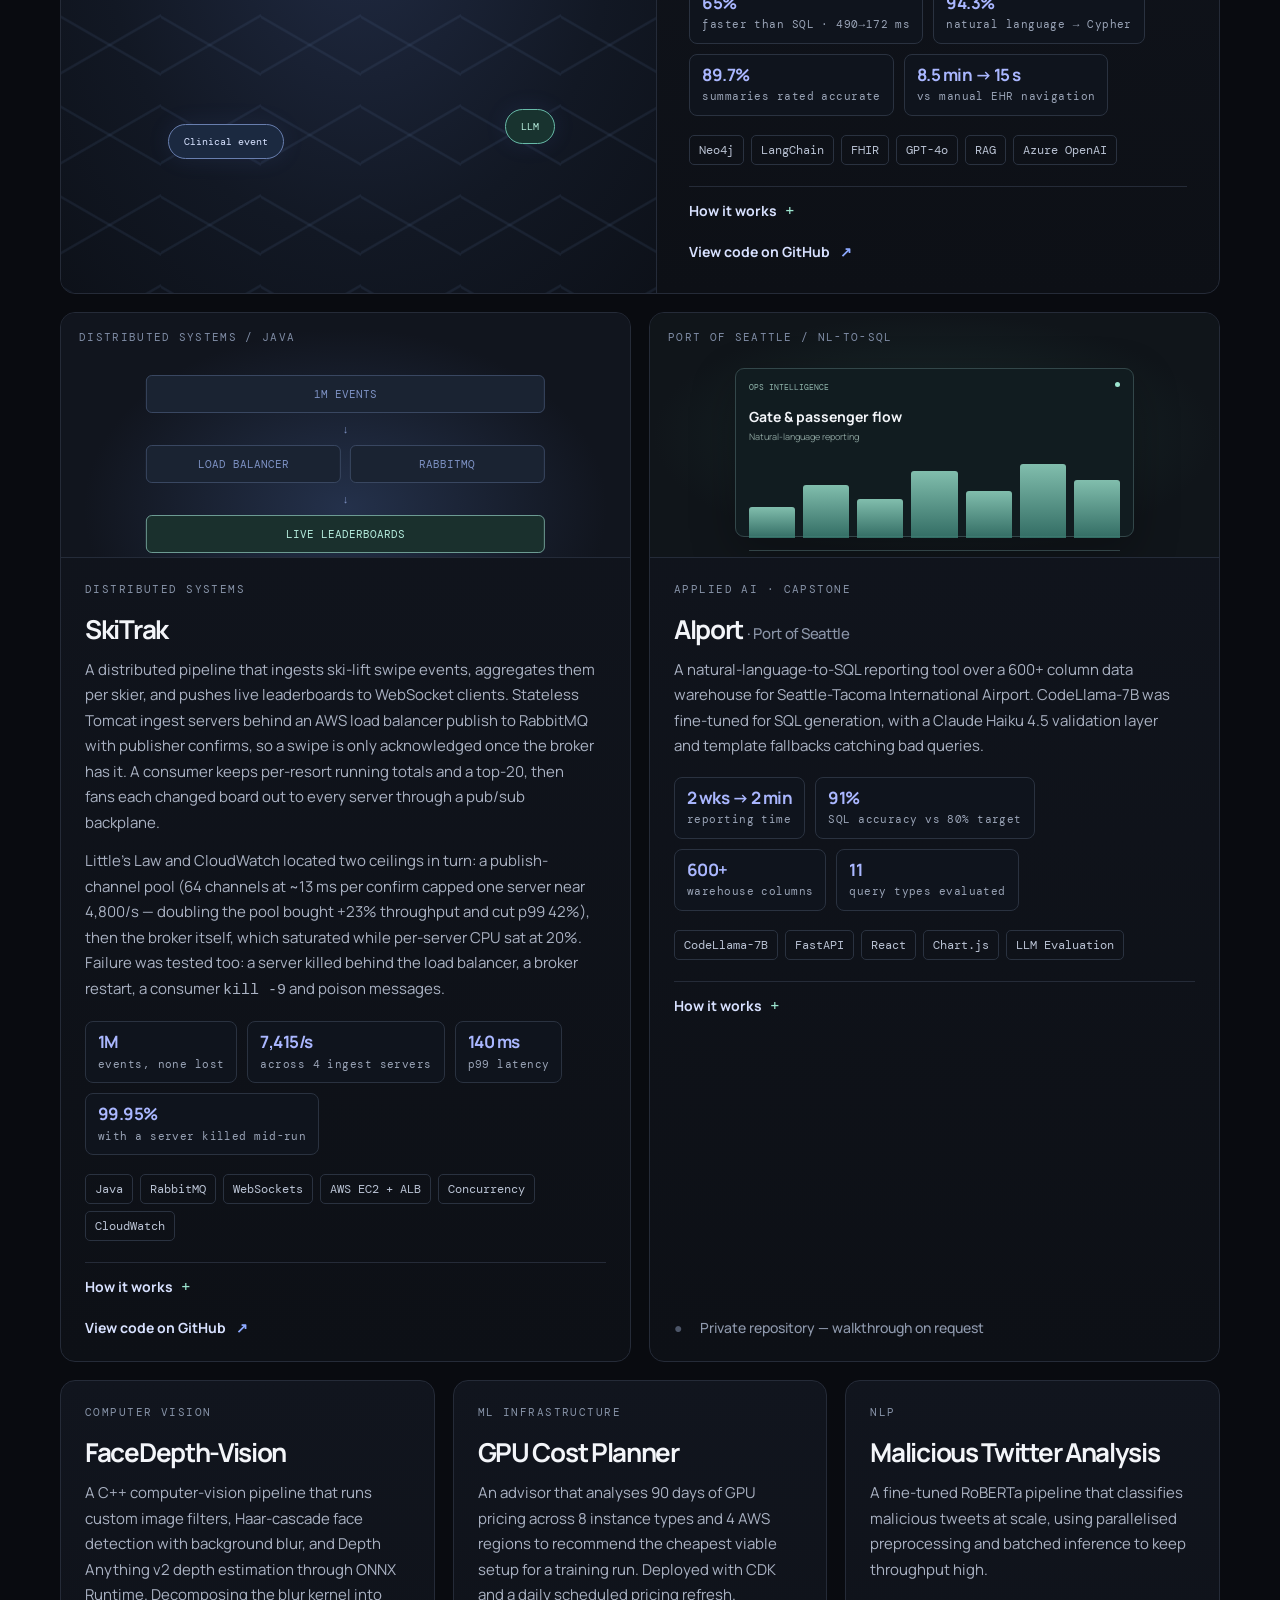
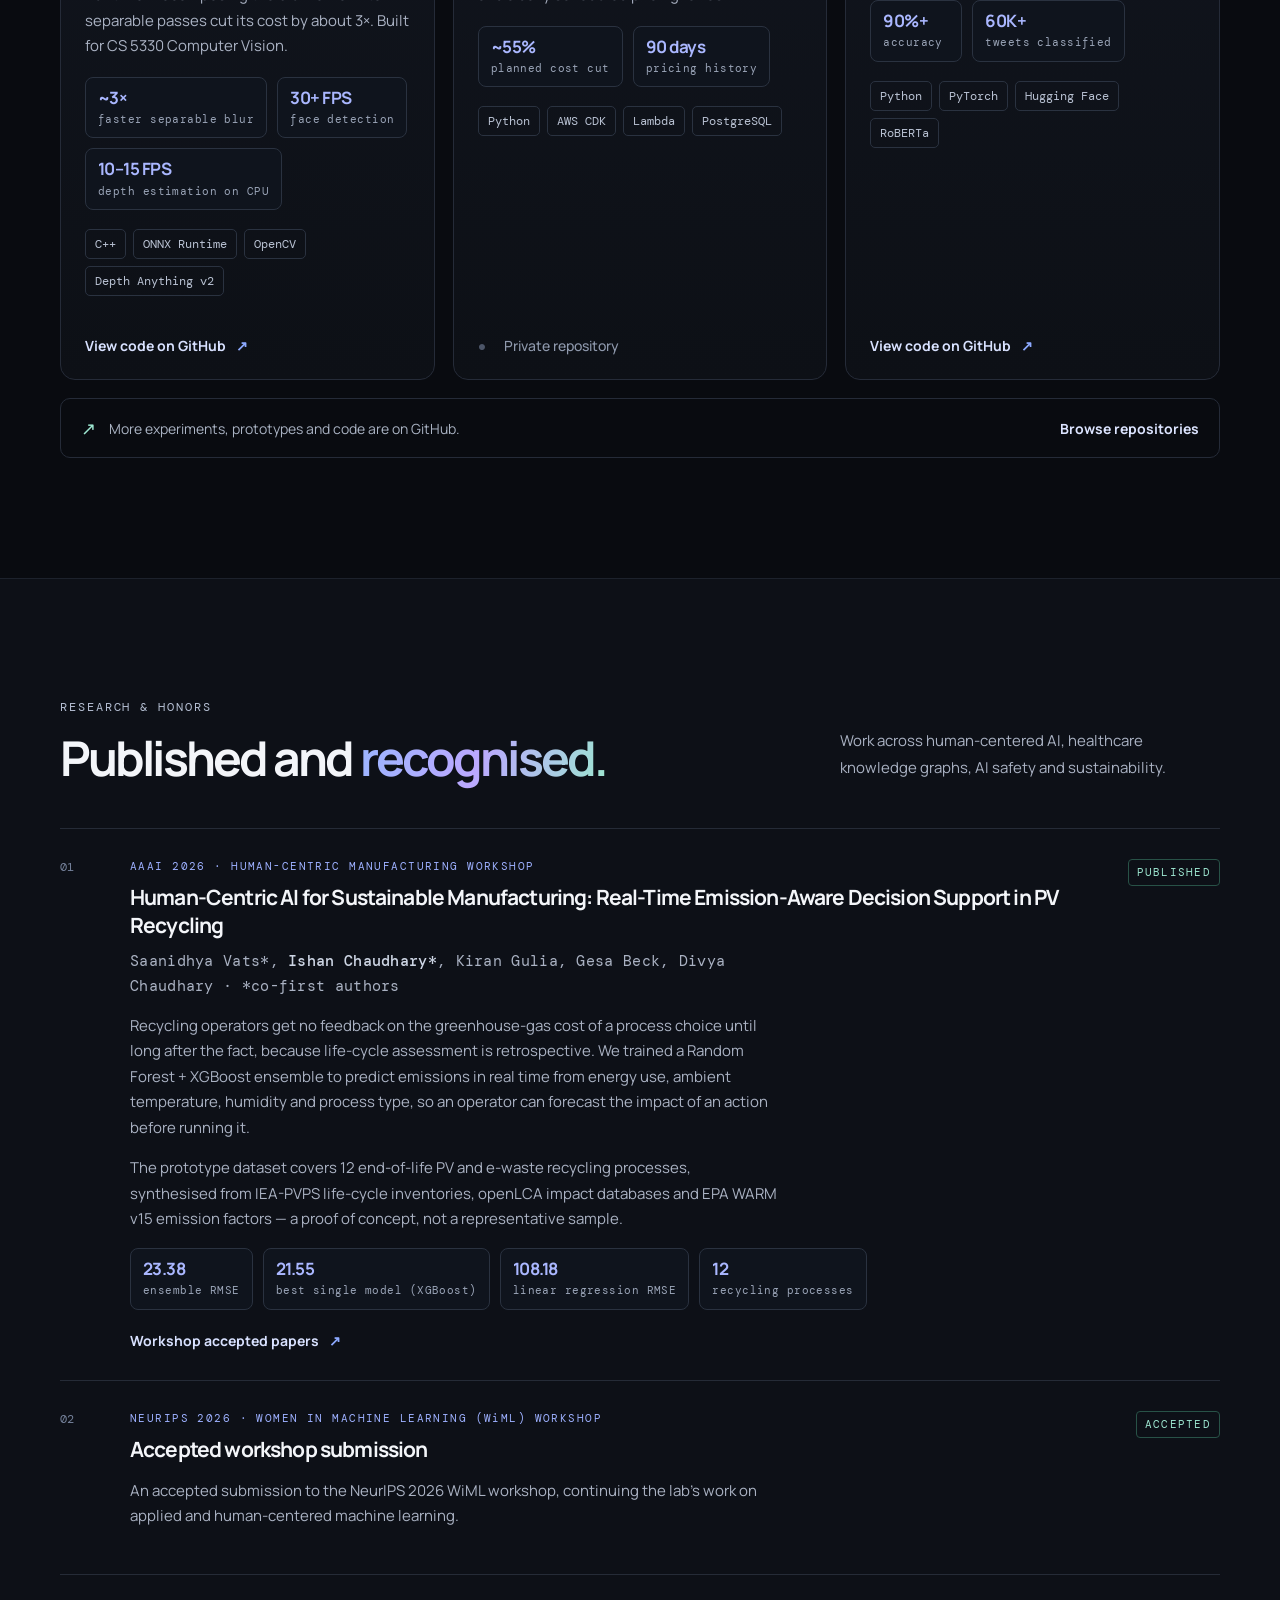
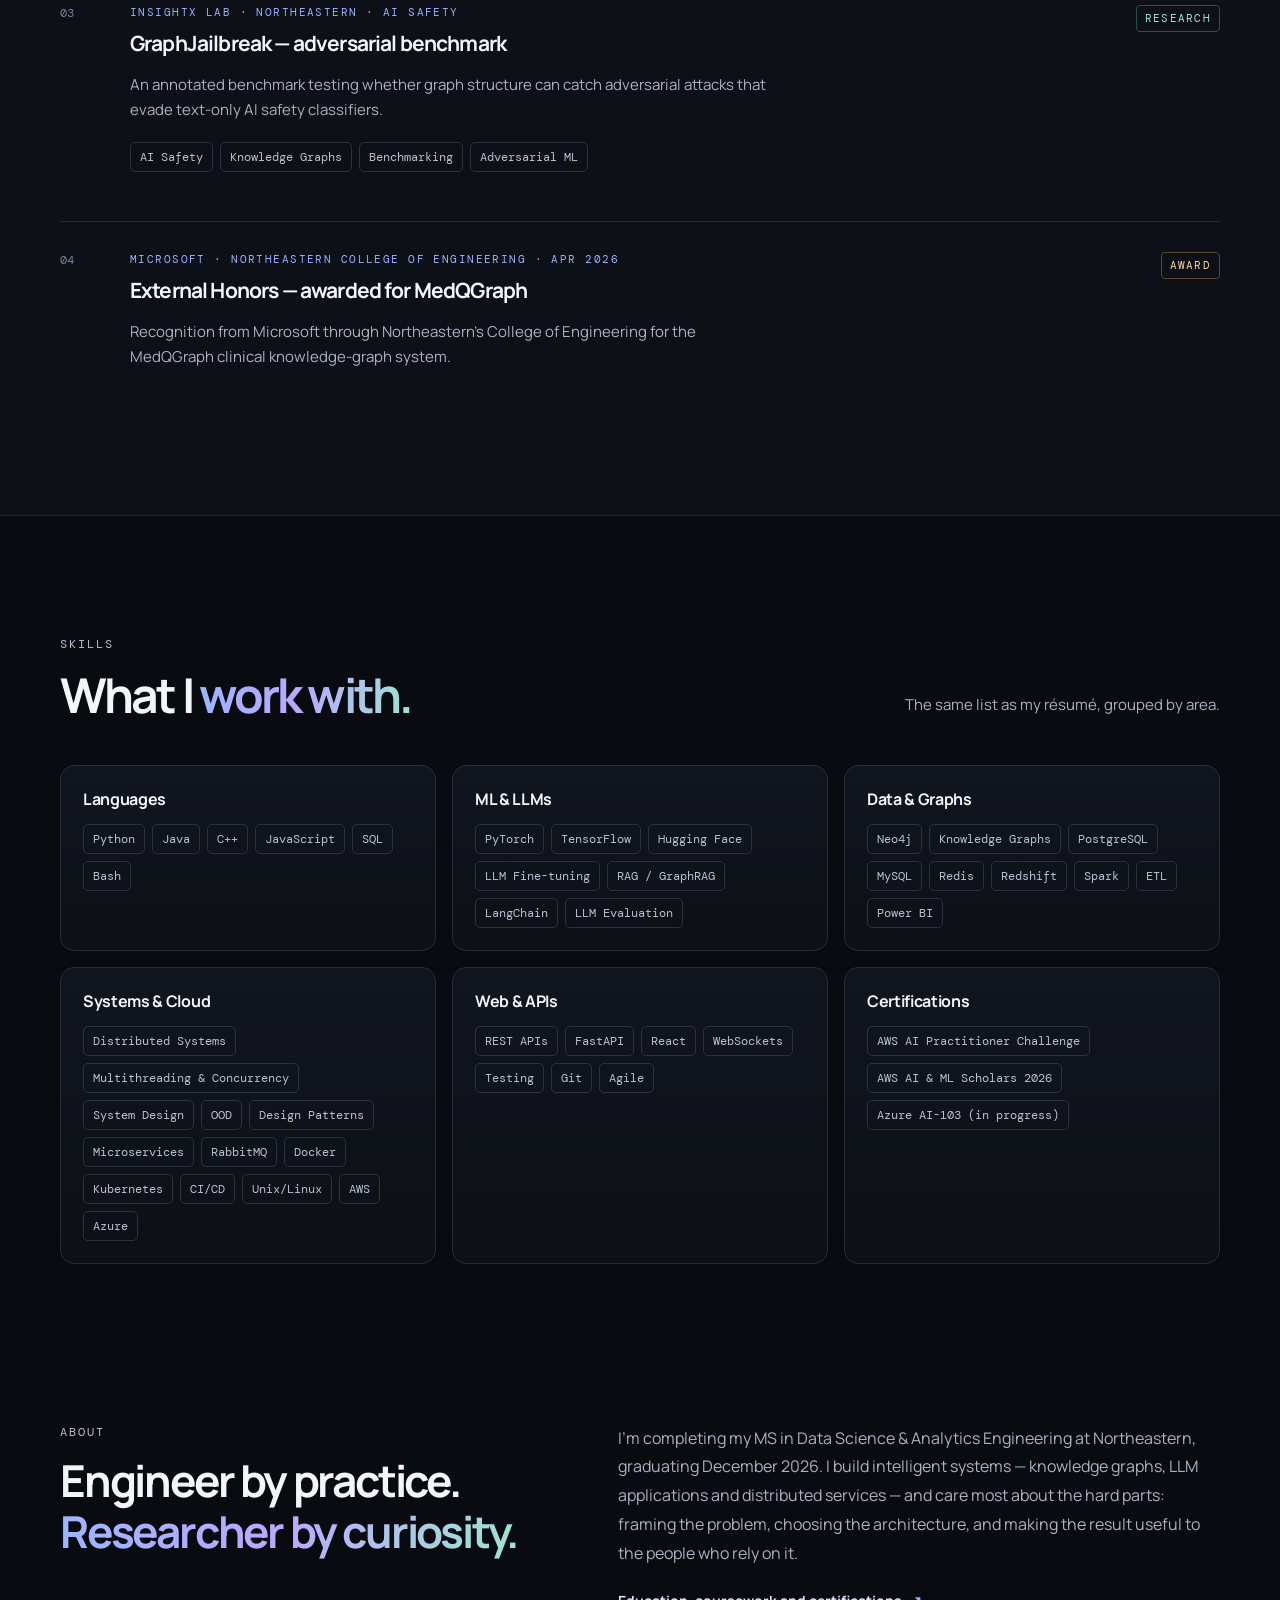
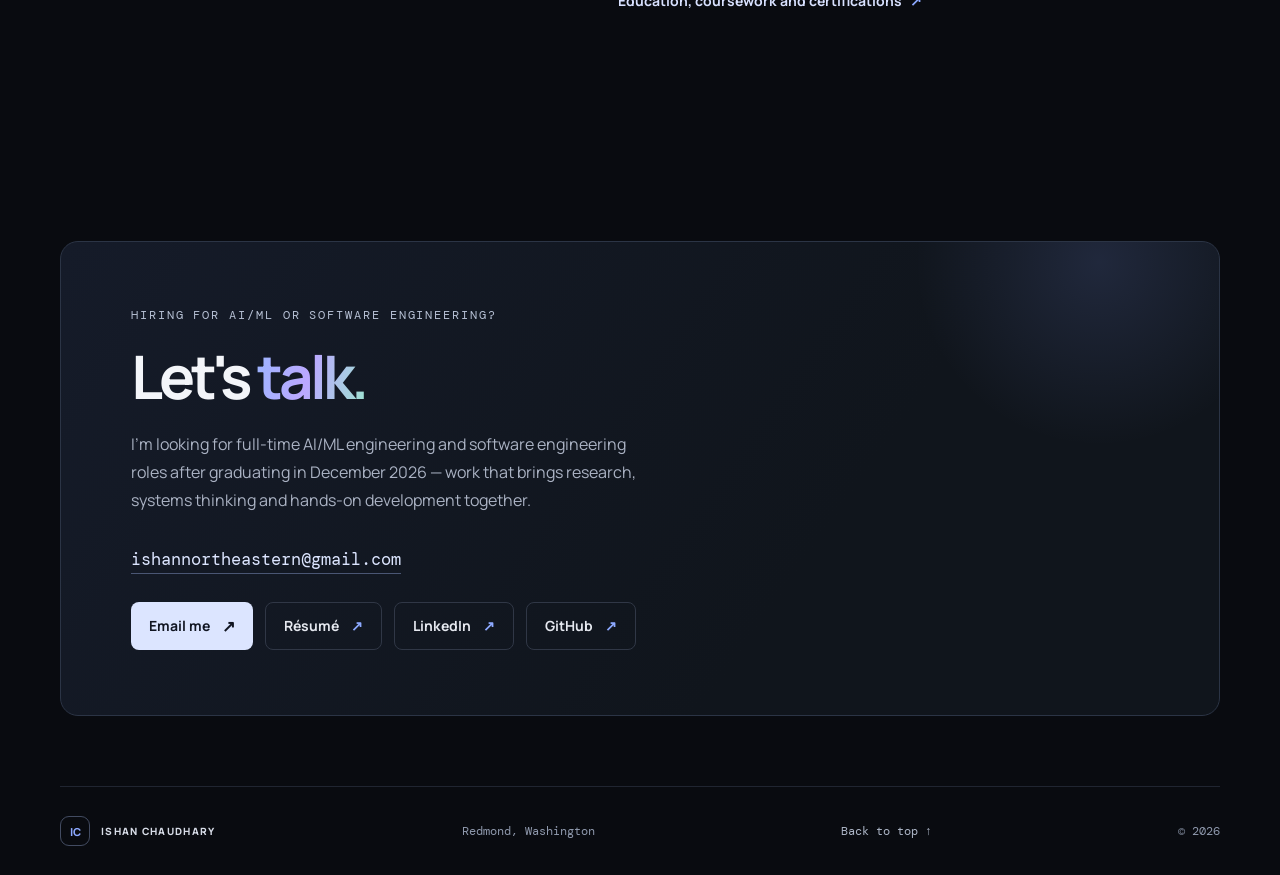
==== commit c5e970d2: "Correct the second MedQGraph metrics block too The Experience section carries its own metrics strip," ====
--- a/index.html
+++ b/index.html
@@ -126,7 +126,7 @@
           <h3>Graduate Research Assistant</h3>
           <div class="research-kicker">INSIGHTX LAB · NORTHEASTERN UNIVERSITY</div>
           <p>Architected MedQGraph, modelling 230,000 FHIR-normalised MIMIC-IV records as a Neo4j temporal knowledge graph queried by a four-agent GPT-4o pipeline. Built GraphJailbreak, an annotated benchmark for adversarial attacks that evade text-only safety classifiers.</p>
-          <ul class="metrics"><li><b>65%</b><span>faster than SQL</span></li><li><b>94.3%</b><span>query success</span></li><li><b>50K+</b><span>records remodelled</span></li></ul>
+          <ul class="metrics"><li><b>65%</b><span>faster than SQL · 490→172 ms</span></li><li><b>94.3%</b><span>natural language → Cypher</span></li><li><b>230,000</b><span>records modelled</span></li></ul>
           <div class="tags"><span>Neo4j</span><span>LangChain</span><span>GPT-4o</span><span>Healthcare AI</span><span>AI Safety</span></div>
         </div>
         <div class="research-side"></div>
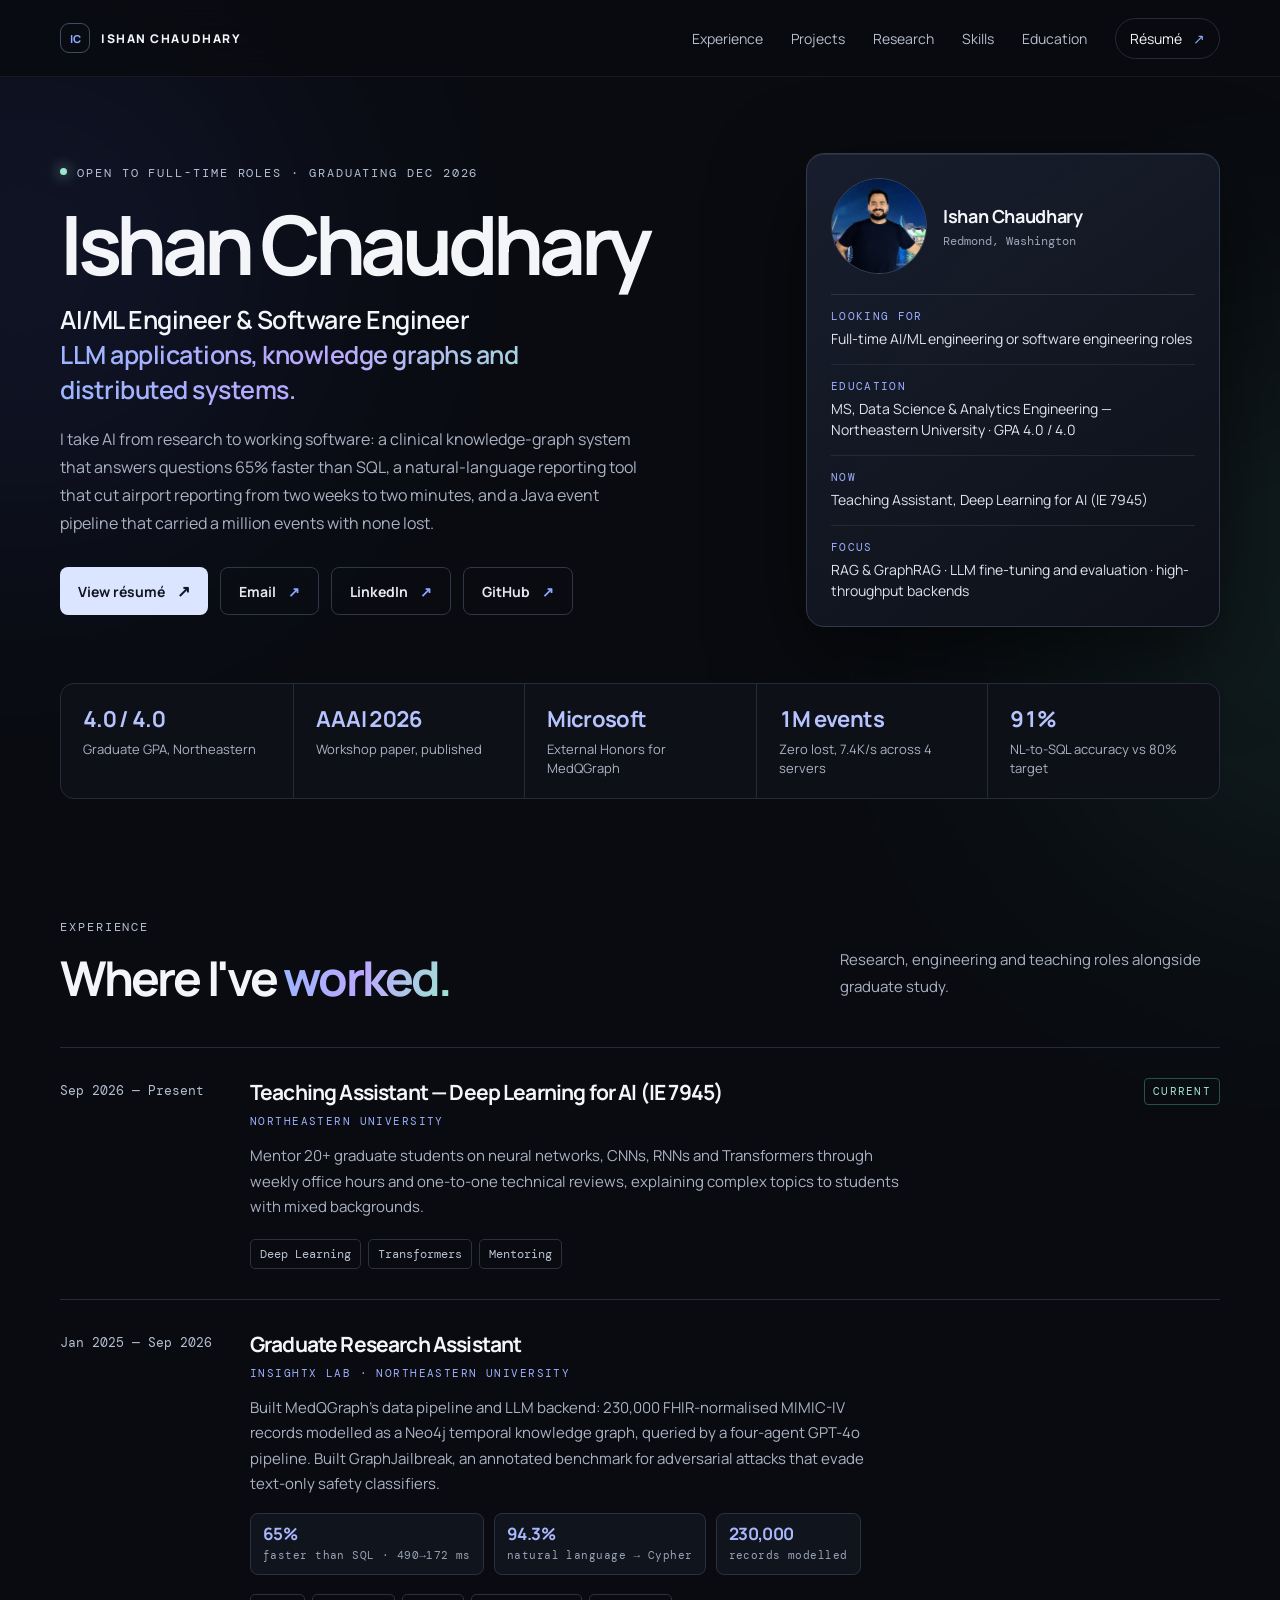
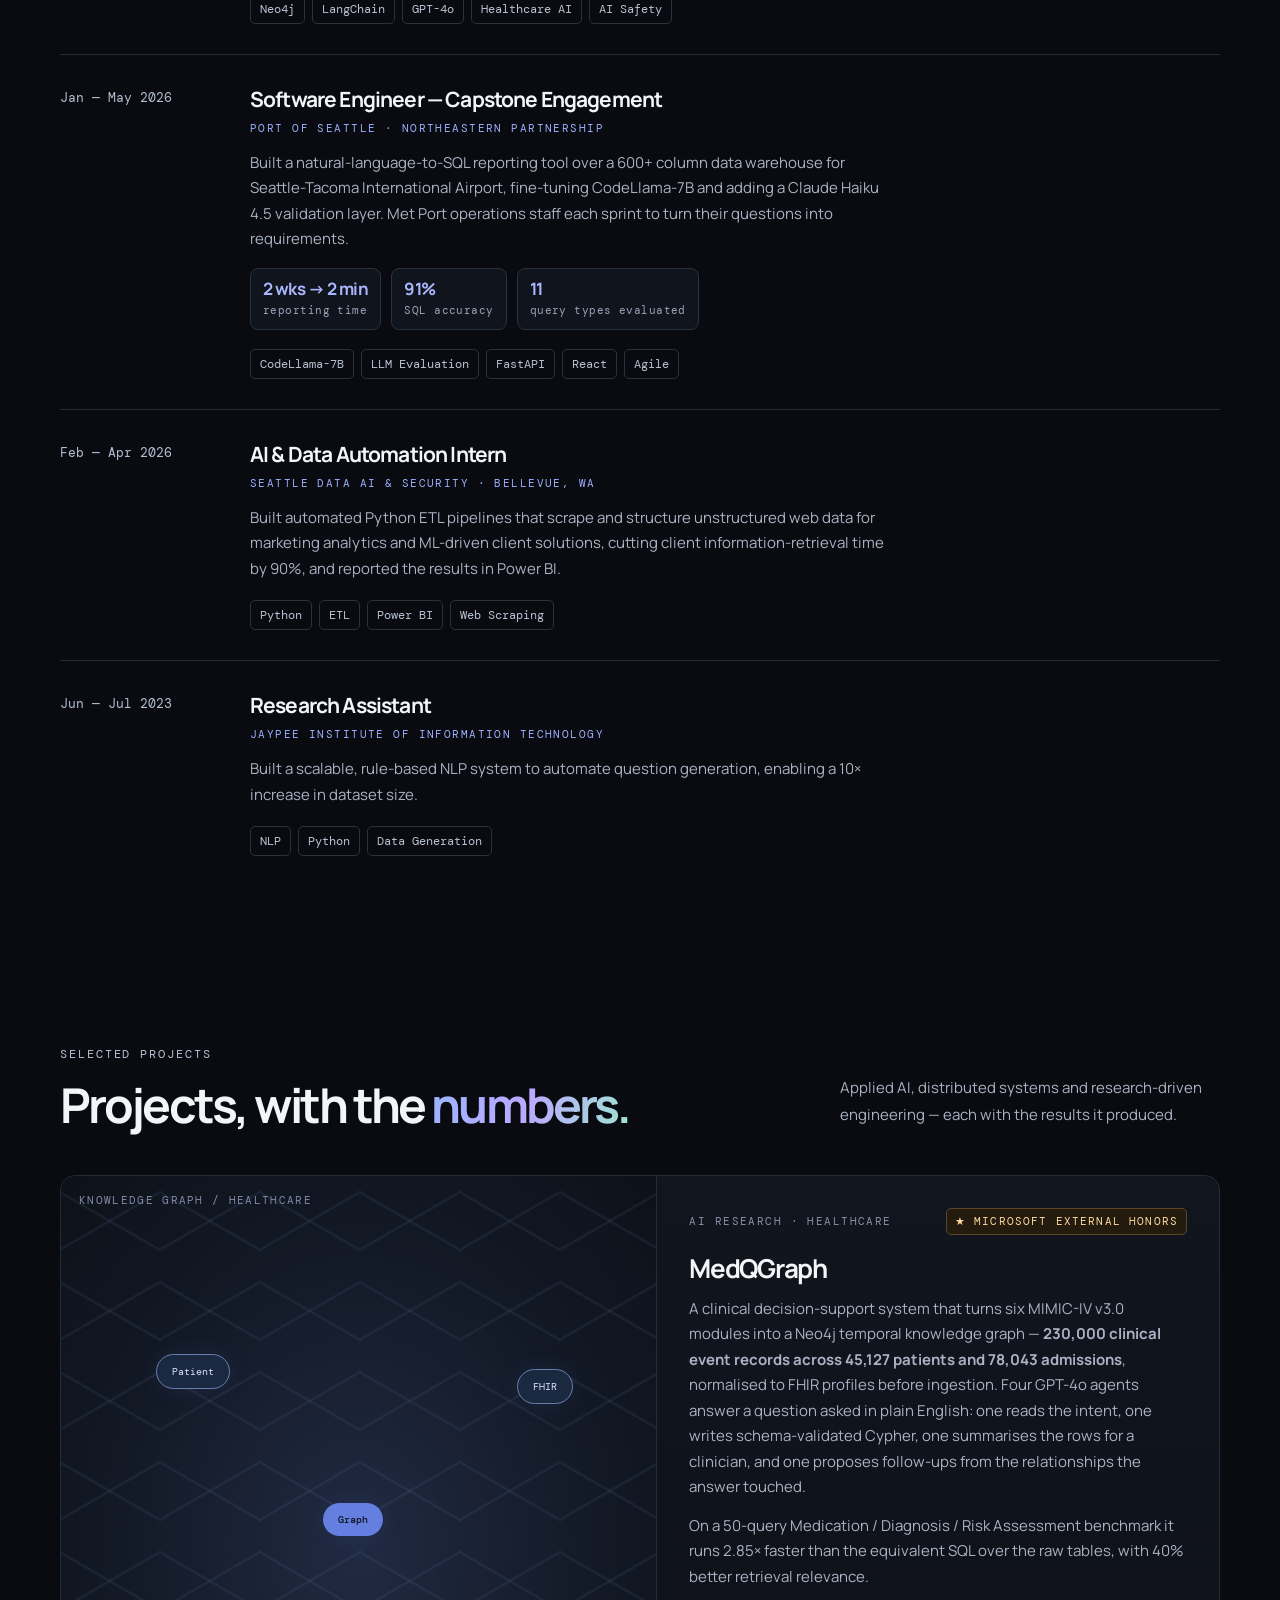
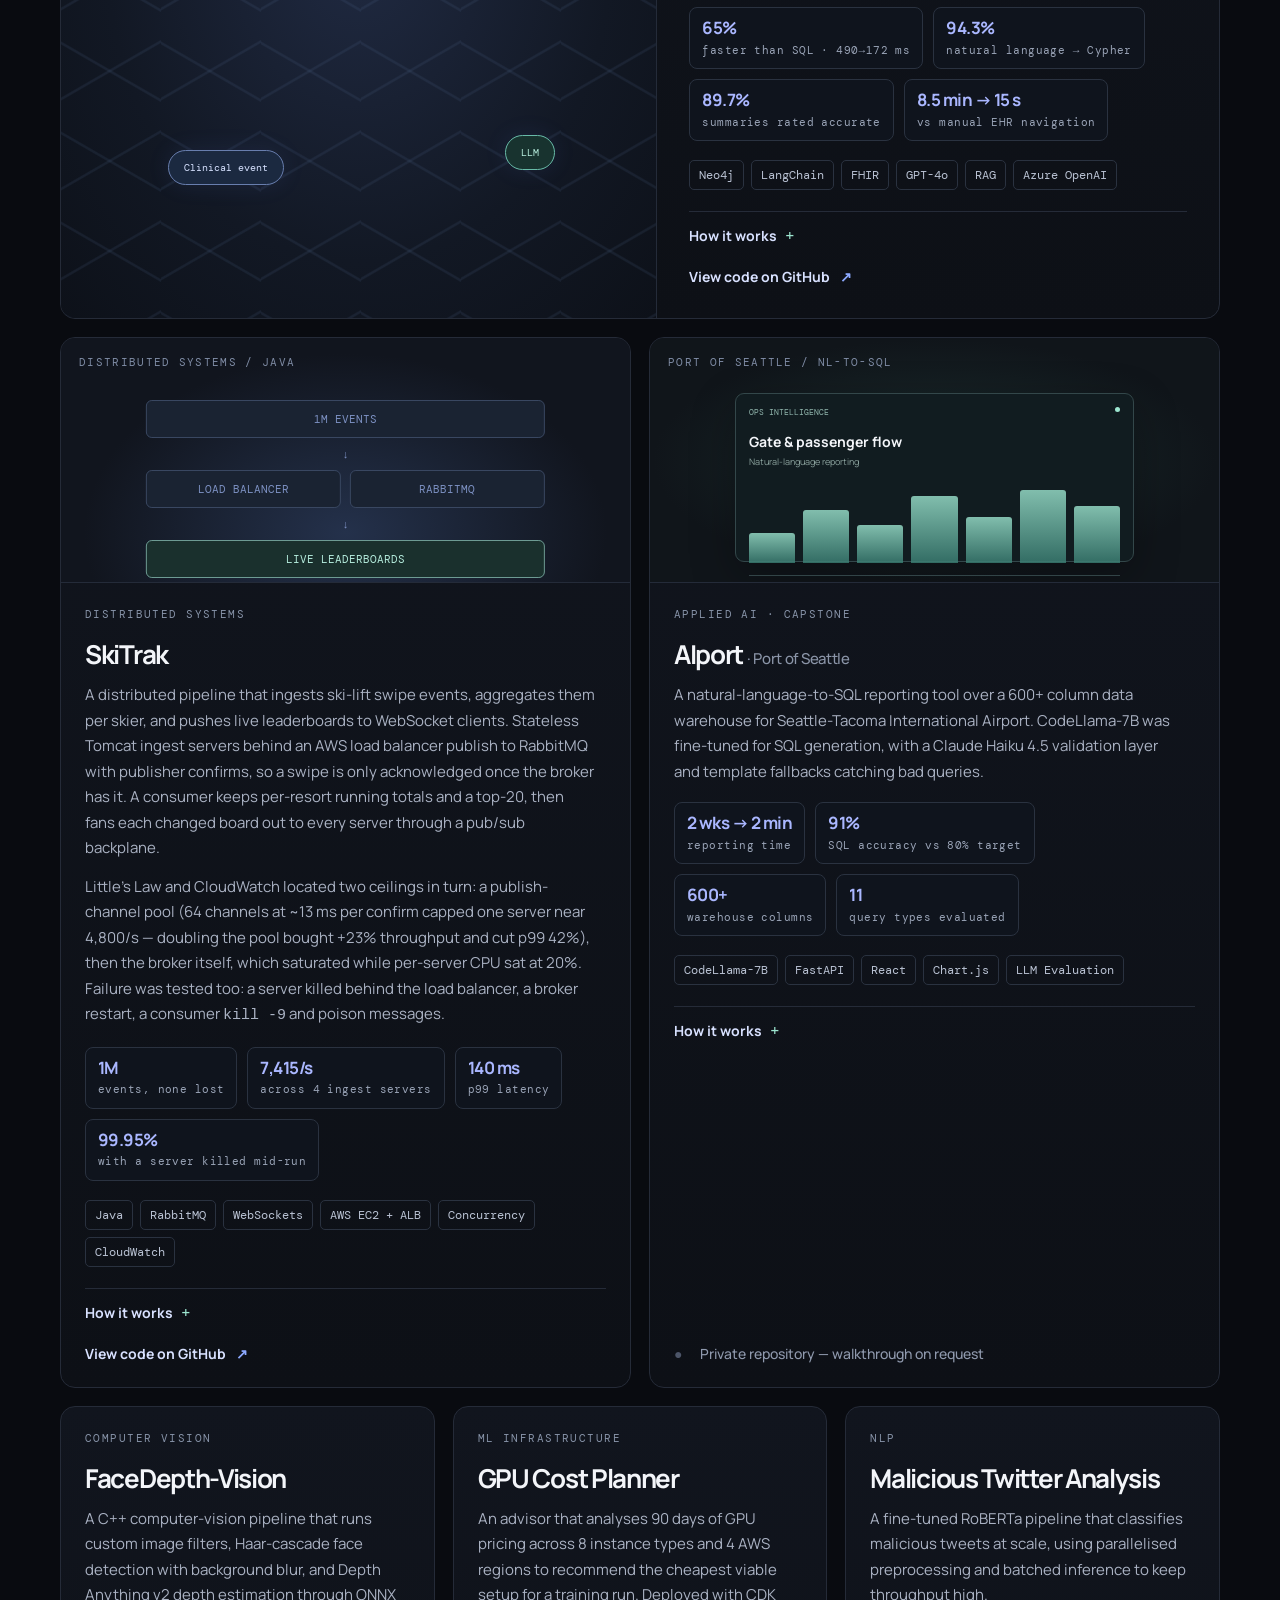
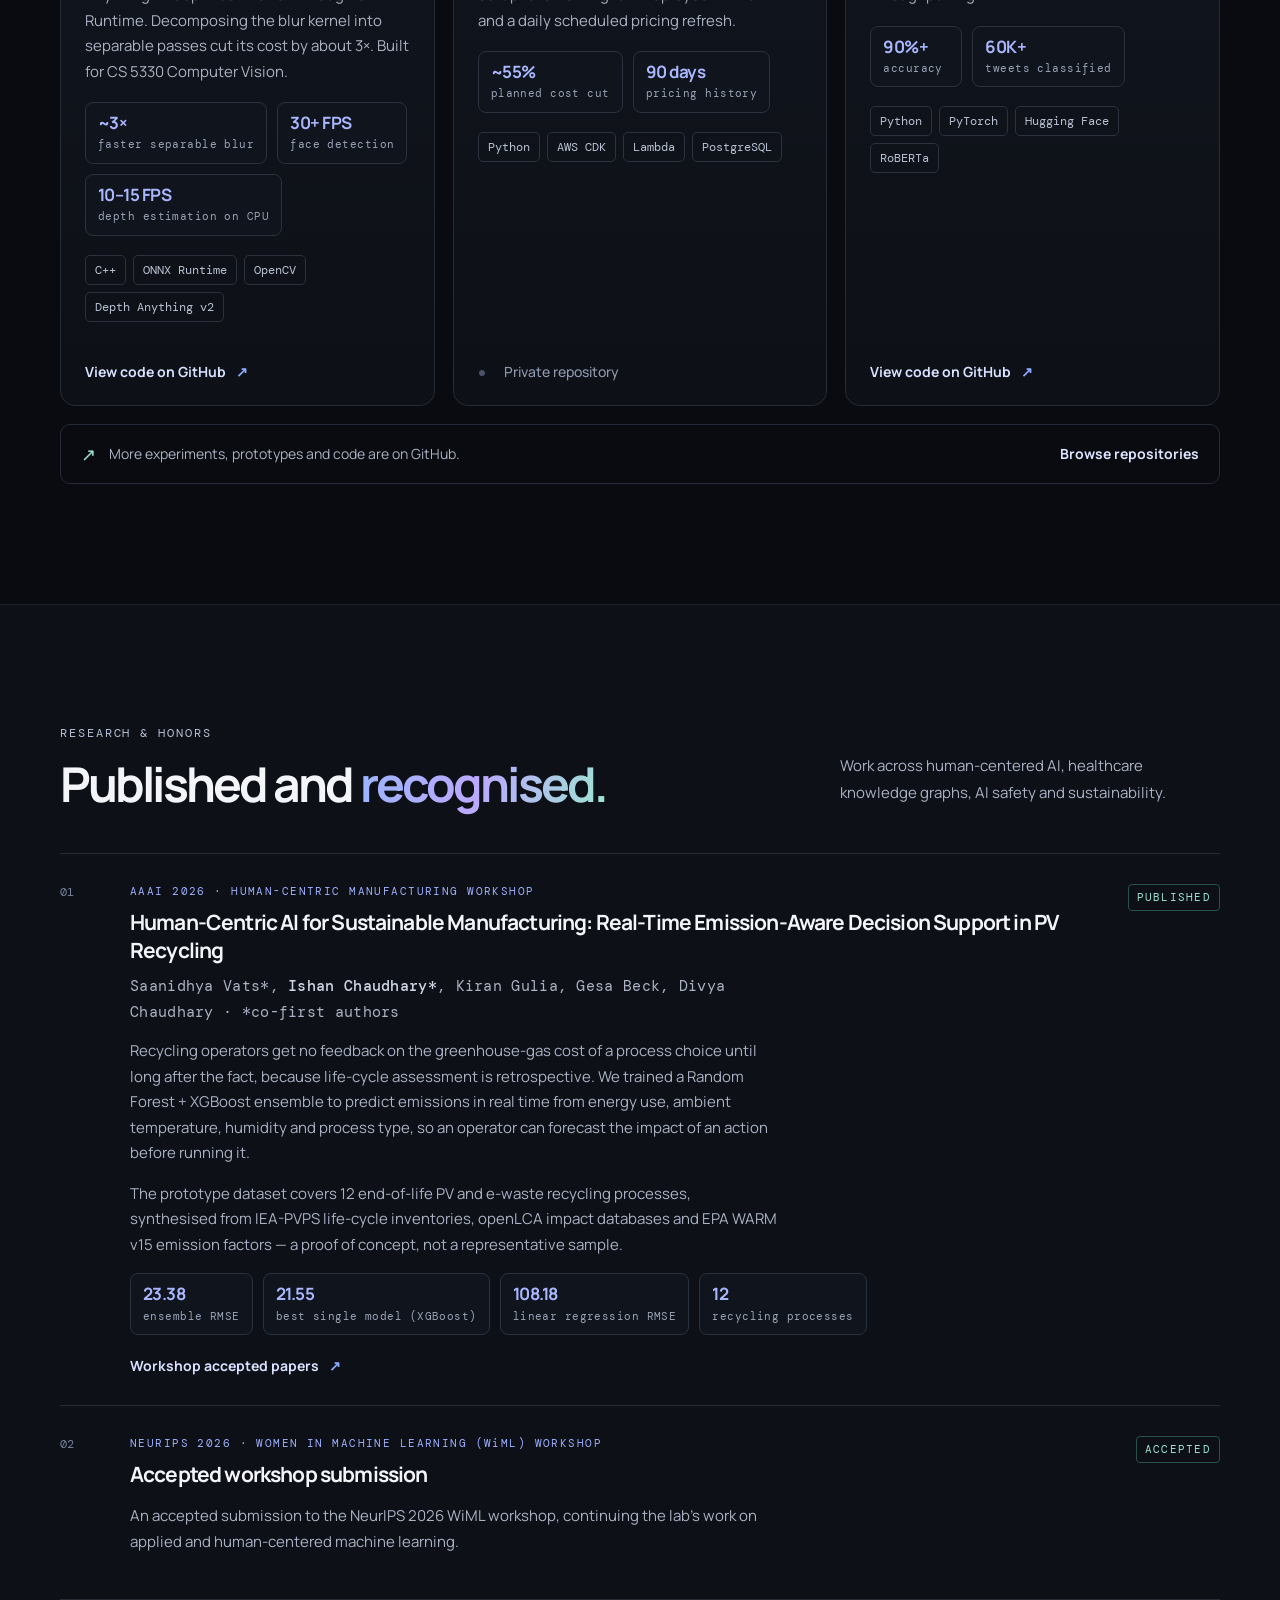
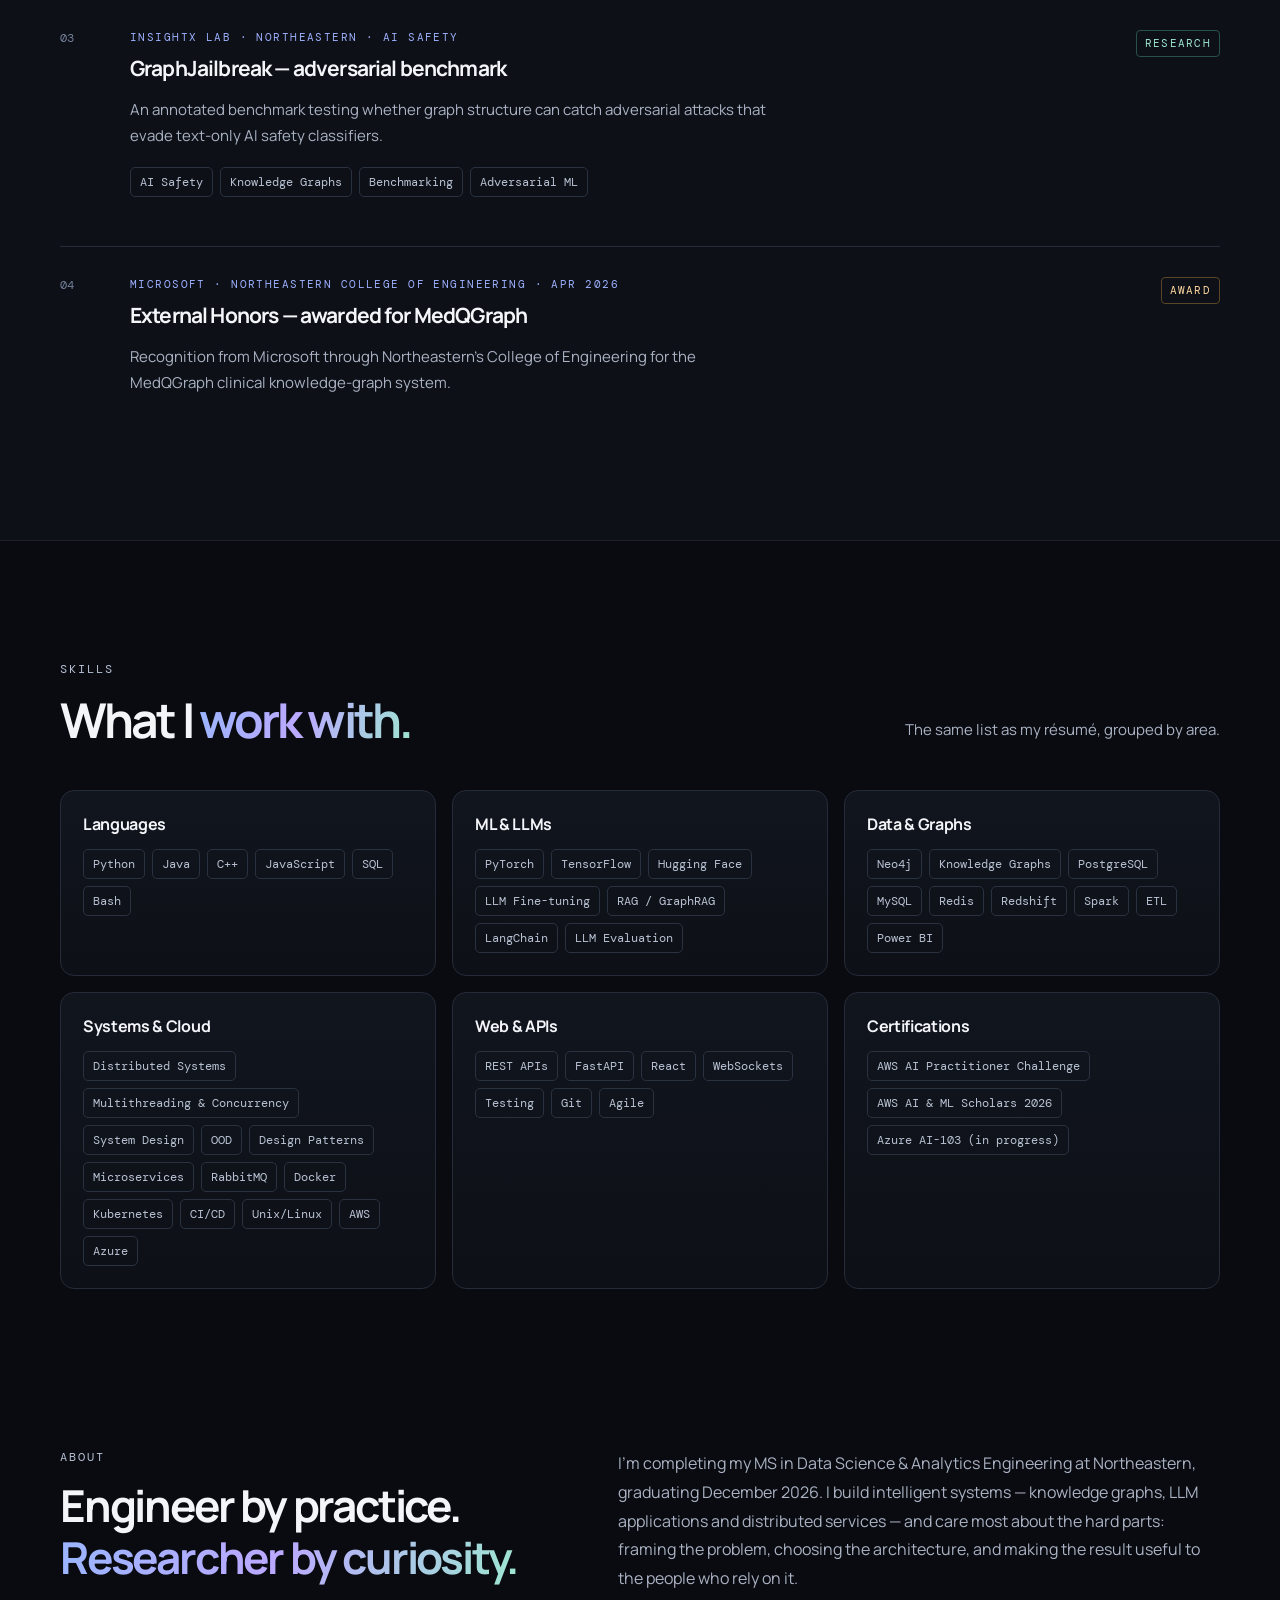
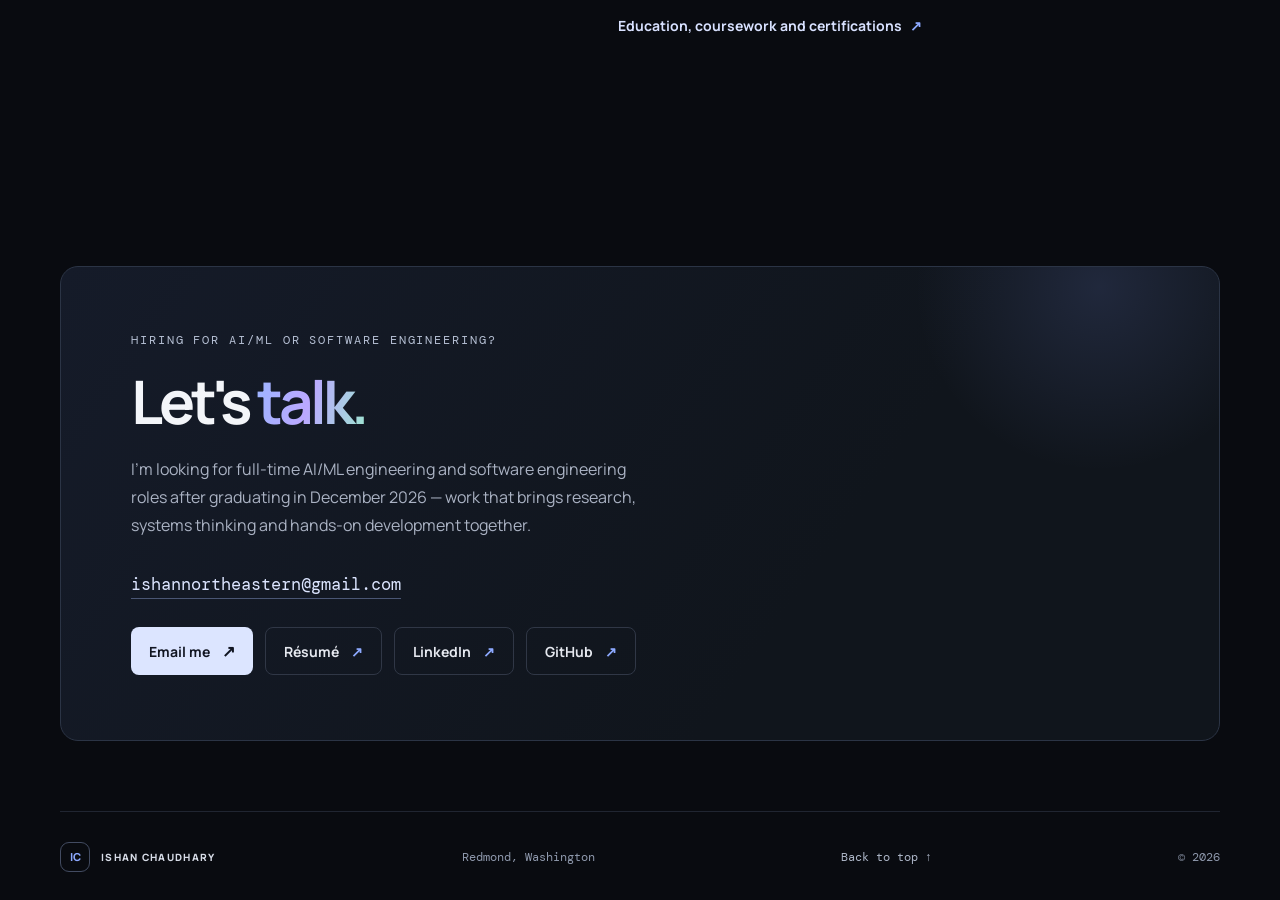
==== commit 27437fca: "Say what I built on MedQGraph instead of "architected" The repo's Credits section now names the proj" ====
--- a/index.html
+++ b/index.html
@@ -125,7 +125,7 @@
         <div class="research-main">
           <h3>Graduate Research Assistant</h3>
           <div class="research-kicker">INSIGHTX LAB · NORTHEASTERN UNIVERSITY</div>
-          <p>Architected MedQGraph, modelling 230,000 FHIR-normalised MIMIC-IV records as a Neo4j temporal knowledge graph queried by a four-agent GPT-4o pipeline. Built GraphJailbreak, an annotated benchmark for adversarial attacks that evade text-only safety classifiers.</p>
+          <p>Built MedQGraph’s data pipeline and LLM backend: 230,000 FHIR-normalised MIMIC-IV records modelled as a Neo4j temporal knowledge graph, queried by a four-agent GPT-4o pipeline. Built GraphJailbreak, an annotated benchmark for adversarial attacks that evade text-only safety classifiers.</p>
           <ul class="metrics"><li><b>65%</b><span>faster than SQL · 490→172 ms</span></li><li><b>94.3%</b><span>natural language → Cypher</span></li><li><b>230,000</b><span>records modelled</span></li></ul>
           <div class="tags"><span>Neo4j</span><span>LangChain</span><span>GPT-4o</span><span>Healthcare AI</span><span>AI Safety</span></div>
         </div>
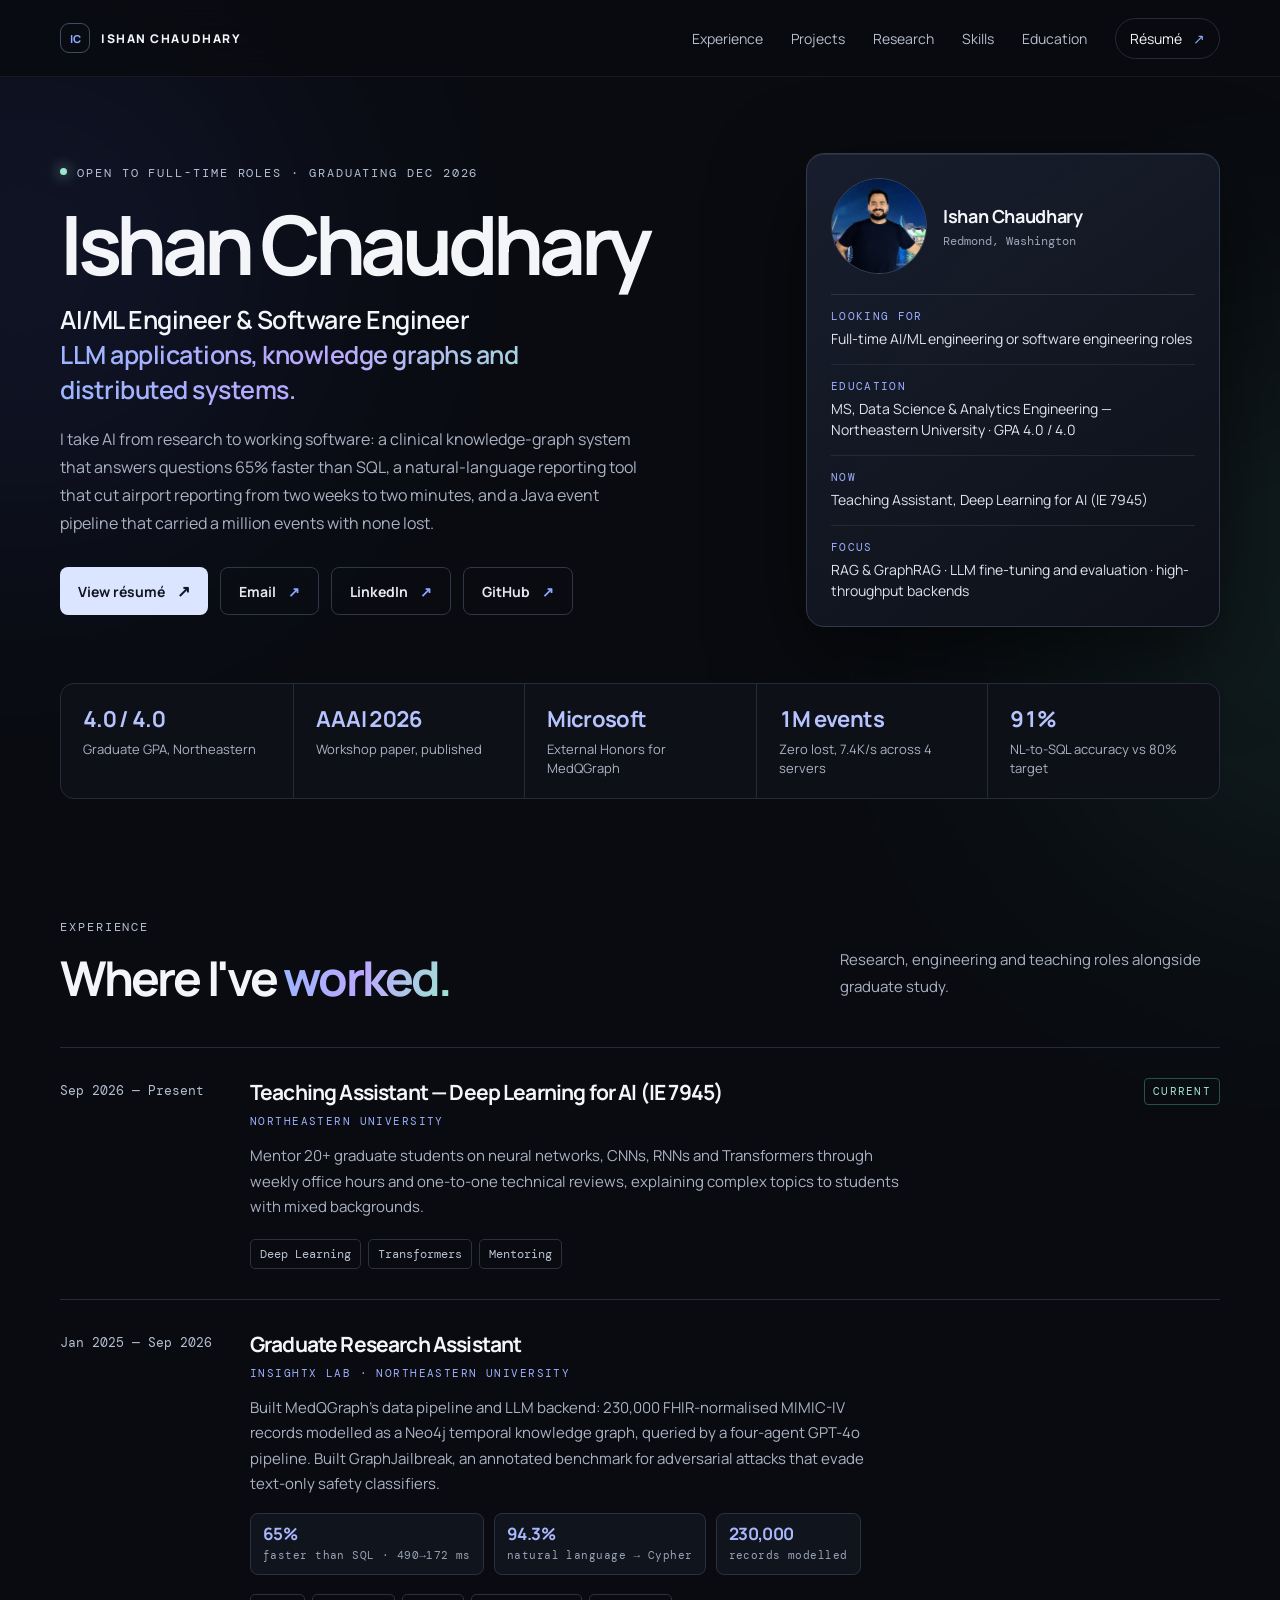
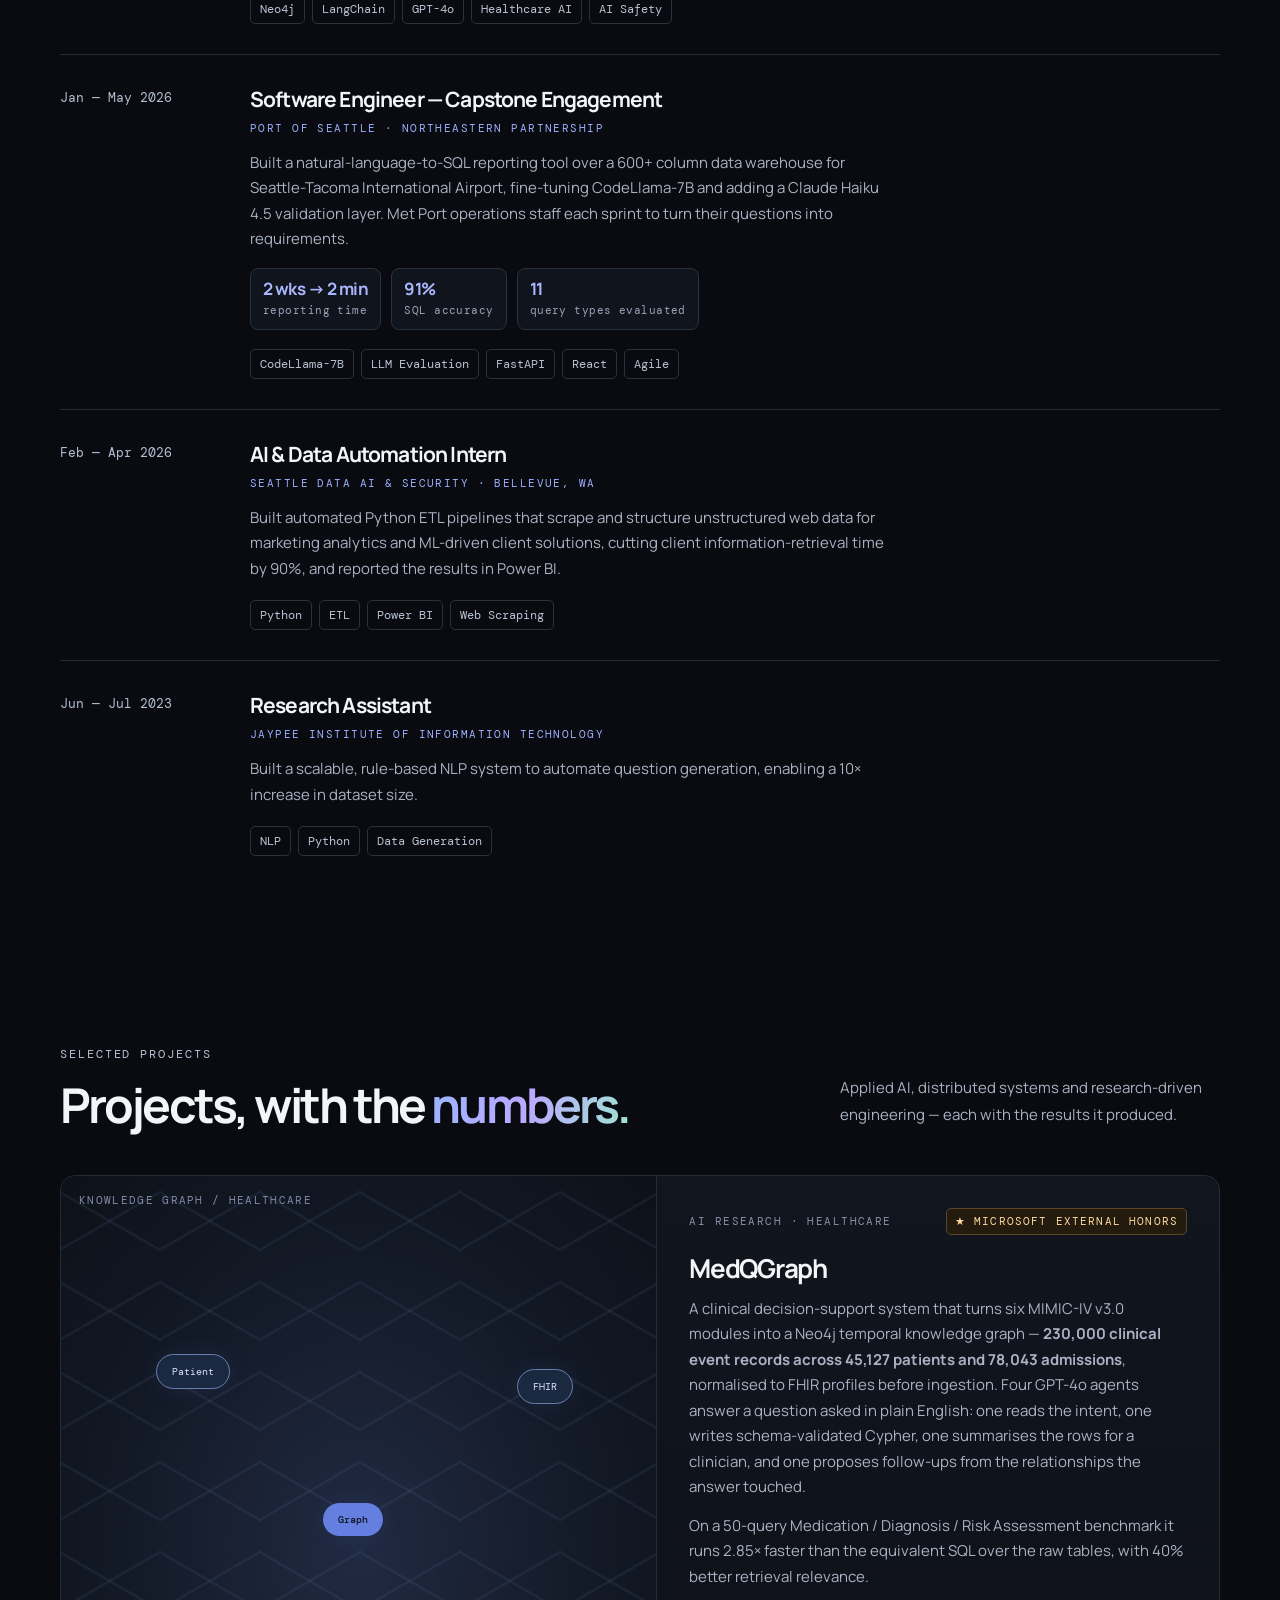
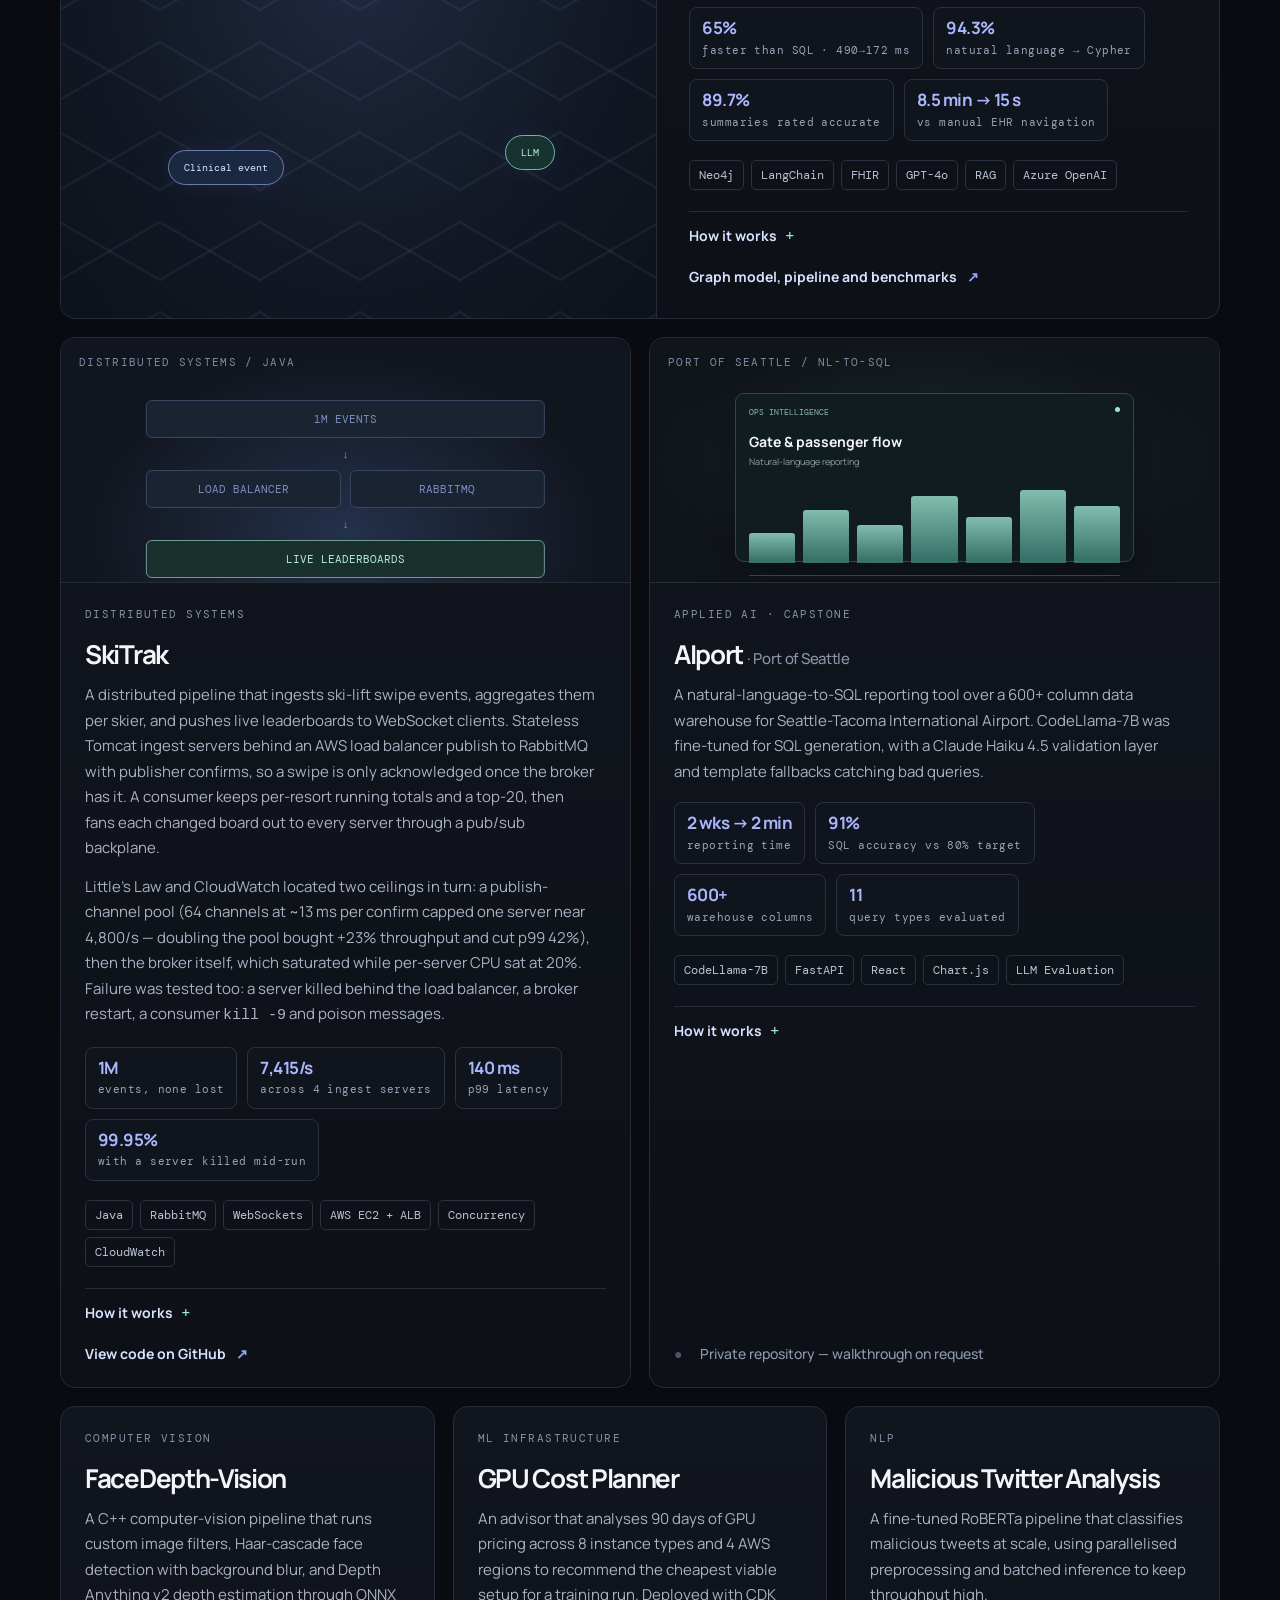
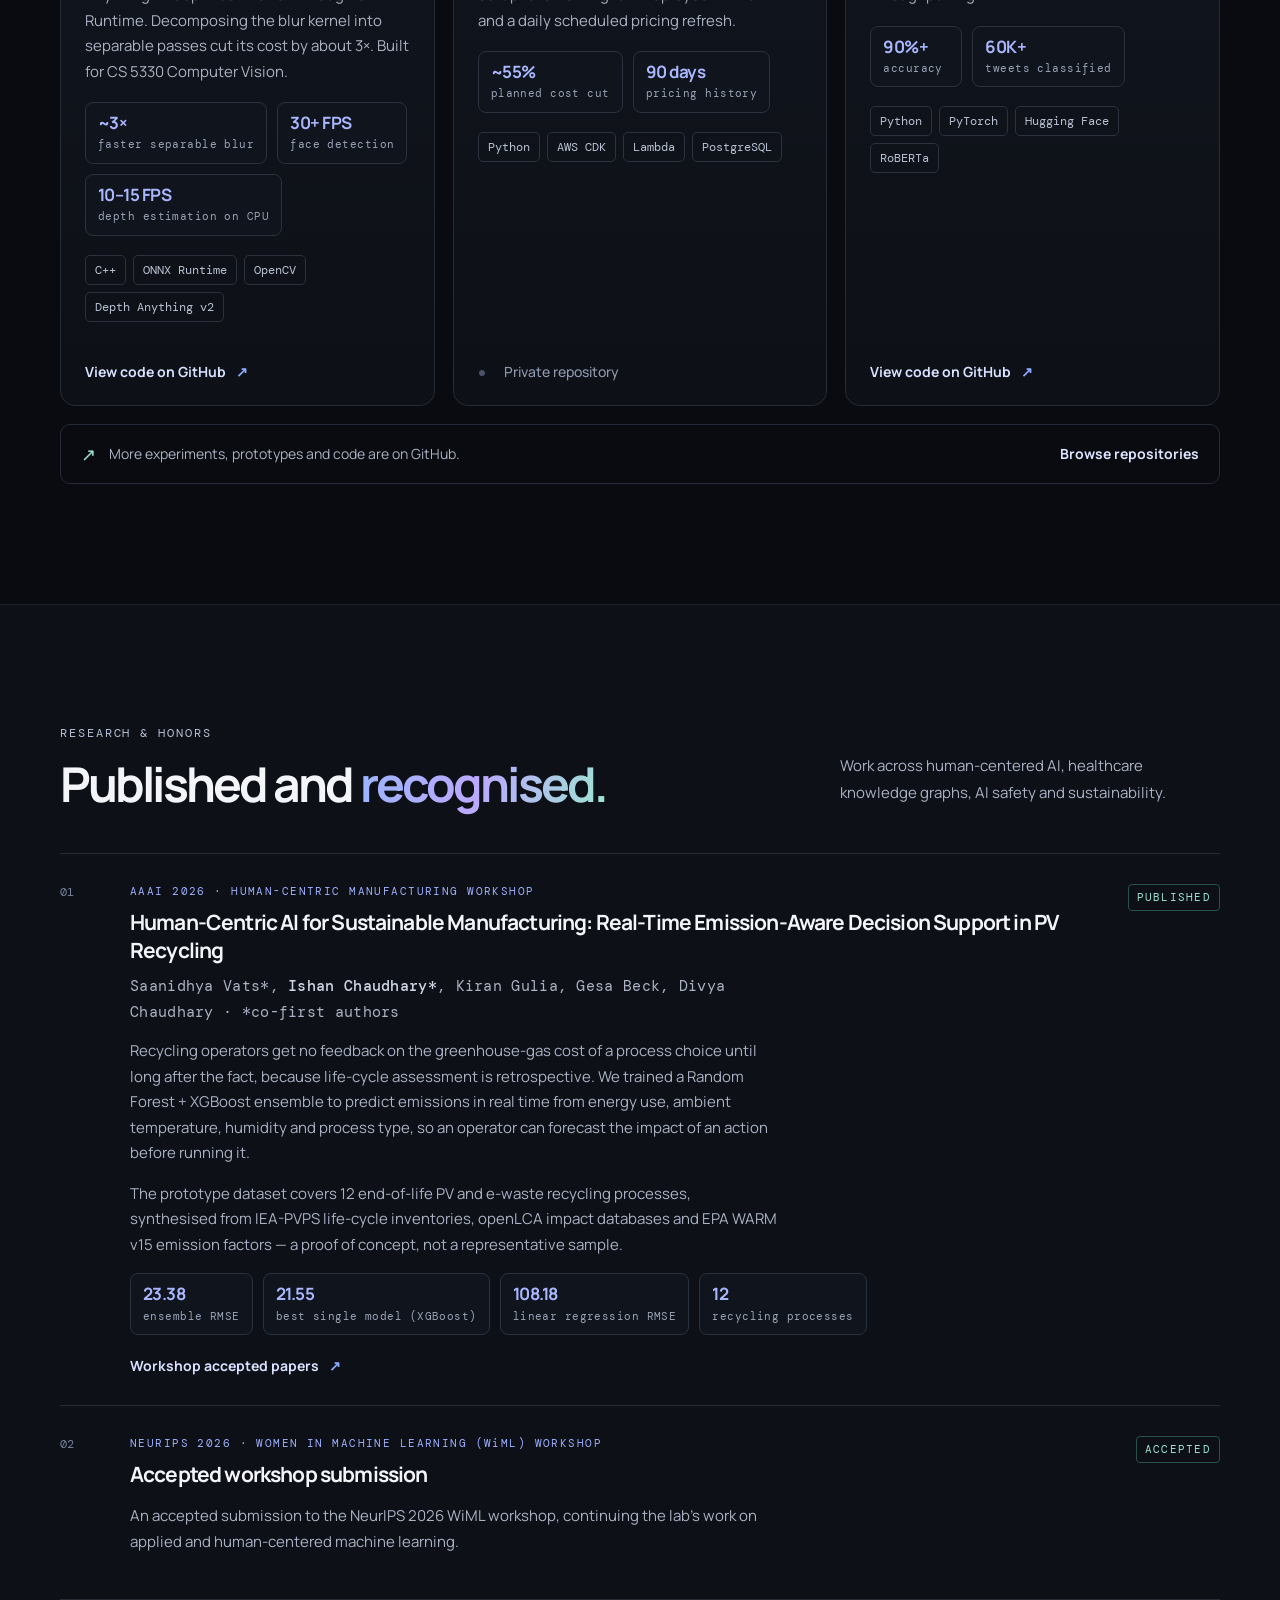
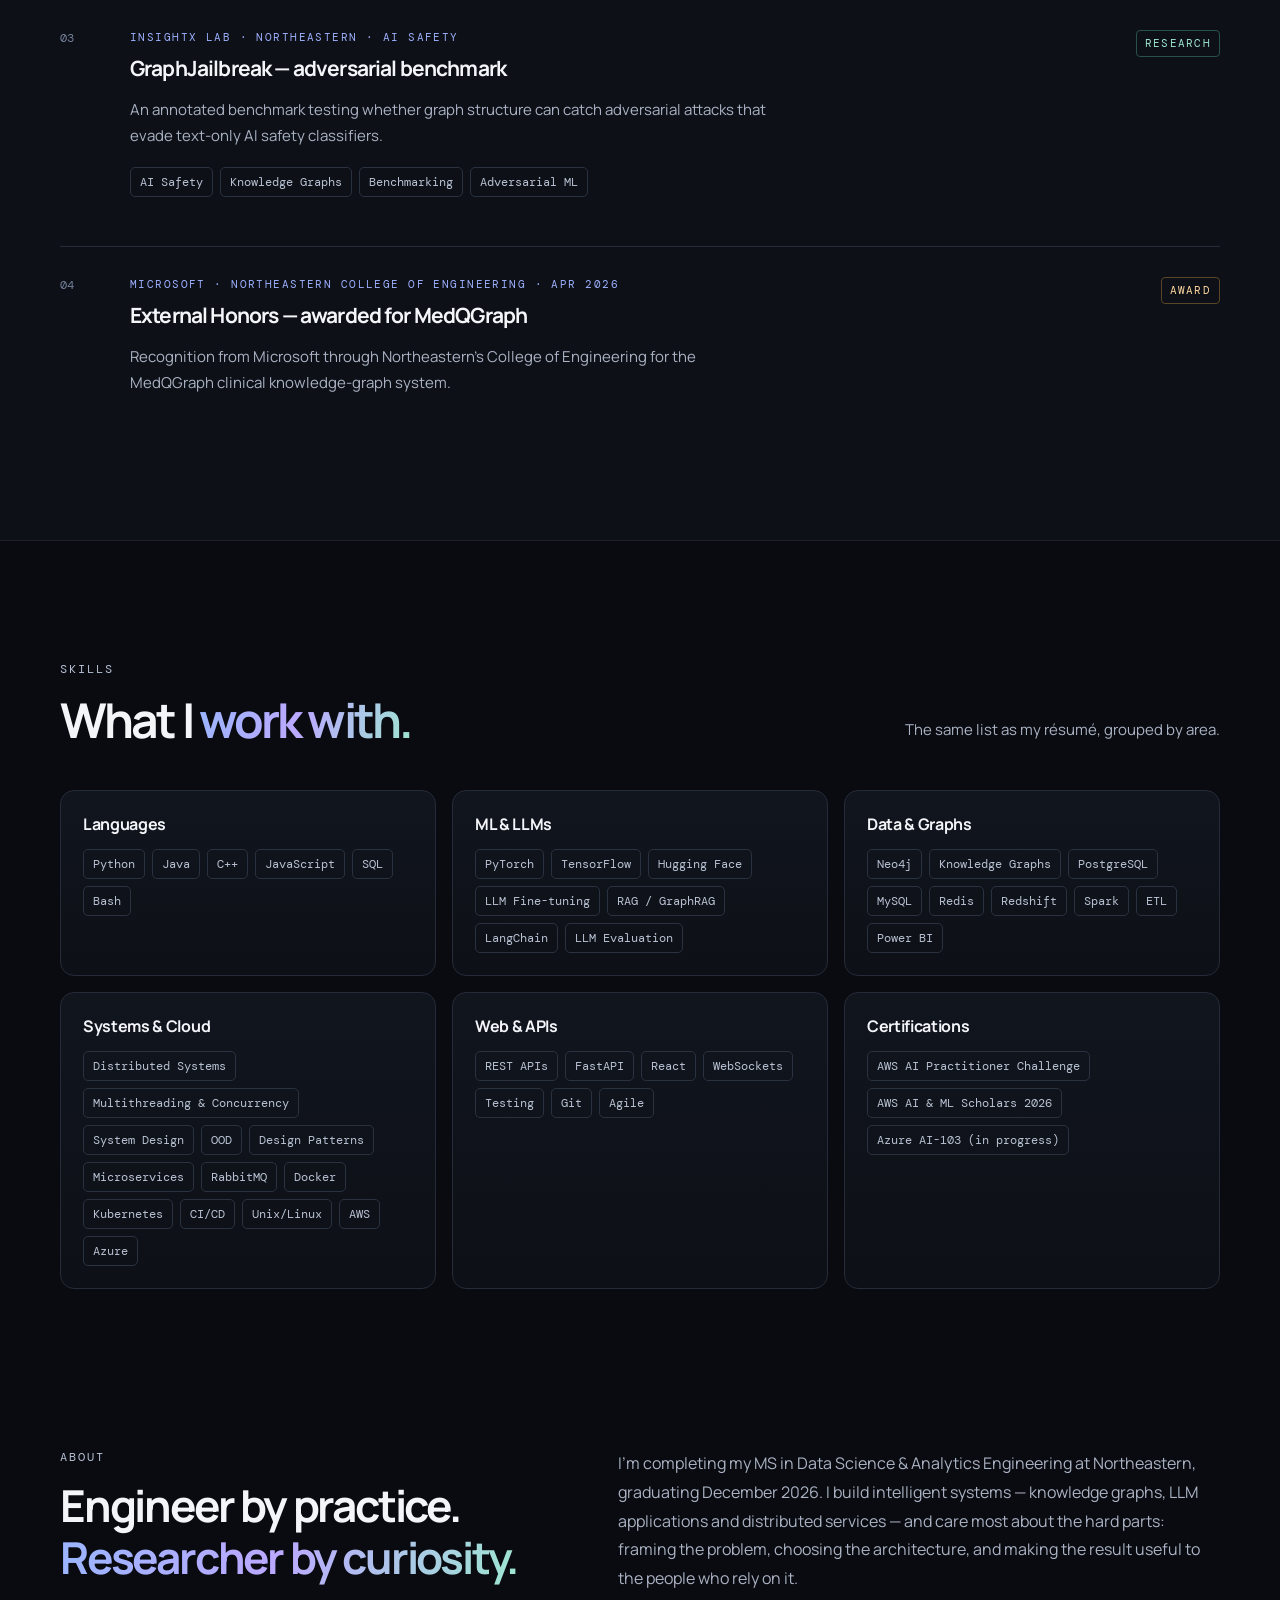
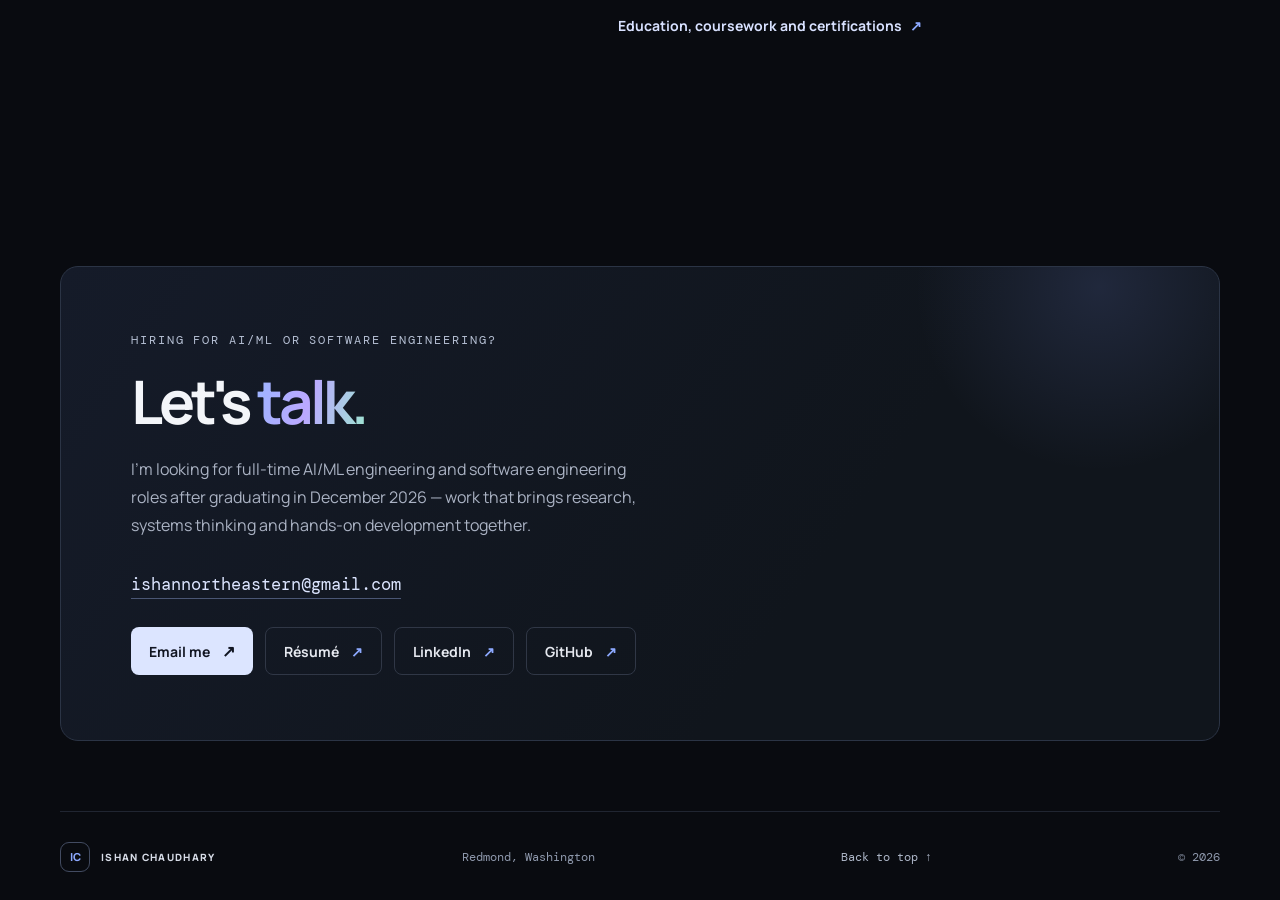
==== commit 2193d7f0: "Point MedQGraph at my own repository The card linked the fork of the team repo, which credits a team" ====
--- a/index.html
+++ b/index.html
@@ -181,7 +181,7 @@
             <ul class="metrics"><li><b>65%</b><span>faster than SQL · 490→172 ms</span></li><li><b>94.3%</b><span>natural language → Cypher</span></li><li><b>89.7%</b><span>summaries rated accurate</span></li><li><b>8.5 min → 15 s</b><span>vs manual EHR navigation</span></li></ul>
             <div class="tags"><span>Neo4j</span><span>LangChain</span><span>FHIR</span><span>GPT-4o</span><span>RAG</span><span>Azure OpenAI</span></div>
             <details class="how"><summary>How it works</summary><p>Six MIMIC-IV modules are joined on <code>subject_id</code> and <code>hadm_id</code>, denormalised so graph queries need no runtime joins, then loaded as <code>Patient</code>, <code>Admission</code>, <code>Diagnosis</code>, <code>Medication</code>, <code>Procedure</code> and <code>Test</code> nodes joined by time-stamped edges. NULLs are preserved rather than imputed, so a missing value becomes an absent edge instead of a fabricated relationship.</p><p>A question is turned into Cypher by GPT-4o against a schema description, validated for syntax, schema compliance, property existence and query cost before it runs — a failure regenerates with structured feedback. “Medications for patient 10000032” becomes a <code>Patient→Admission→Medication</code> traversal. LangChain embeddings put queries and graph entities in one vector space for similarity search alongside the generated Cypher.</p><p>MIMIC-IV is a single hospital’s critical-care data and the benchmark is the project’s own, so the figures above measure this system on this dataset, not clinical readiness.</p></details>
-            <div class="project-actions"><a class="text-link" href="https://github.com/Ishan2OO1/MedQGraph-" target="_blank" rel="noopener noreferrer">View code on GitHub <span>↗</span></a></div>
+            <div class="project-actions"><a class="text-link" href="https://github.com/Ishan2OO1/MedQGraph" target="_blank" rel="noopener noreferrer">Graph model, pipeline and benchmarks <span>↗</span></a></div>
           </div>
         </article>
 
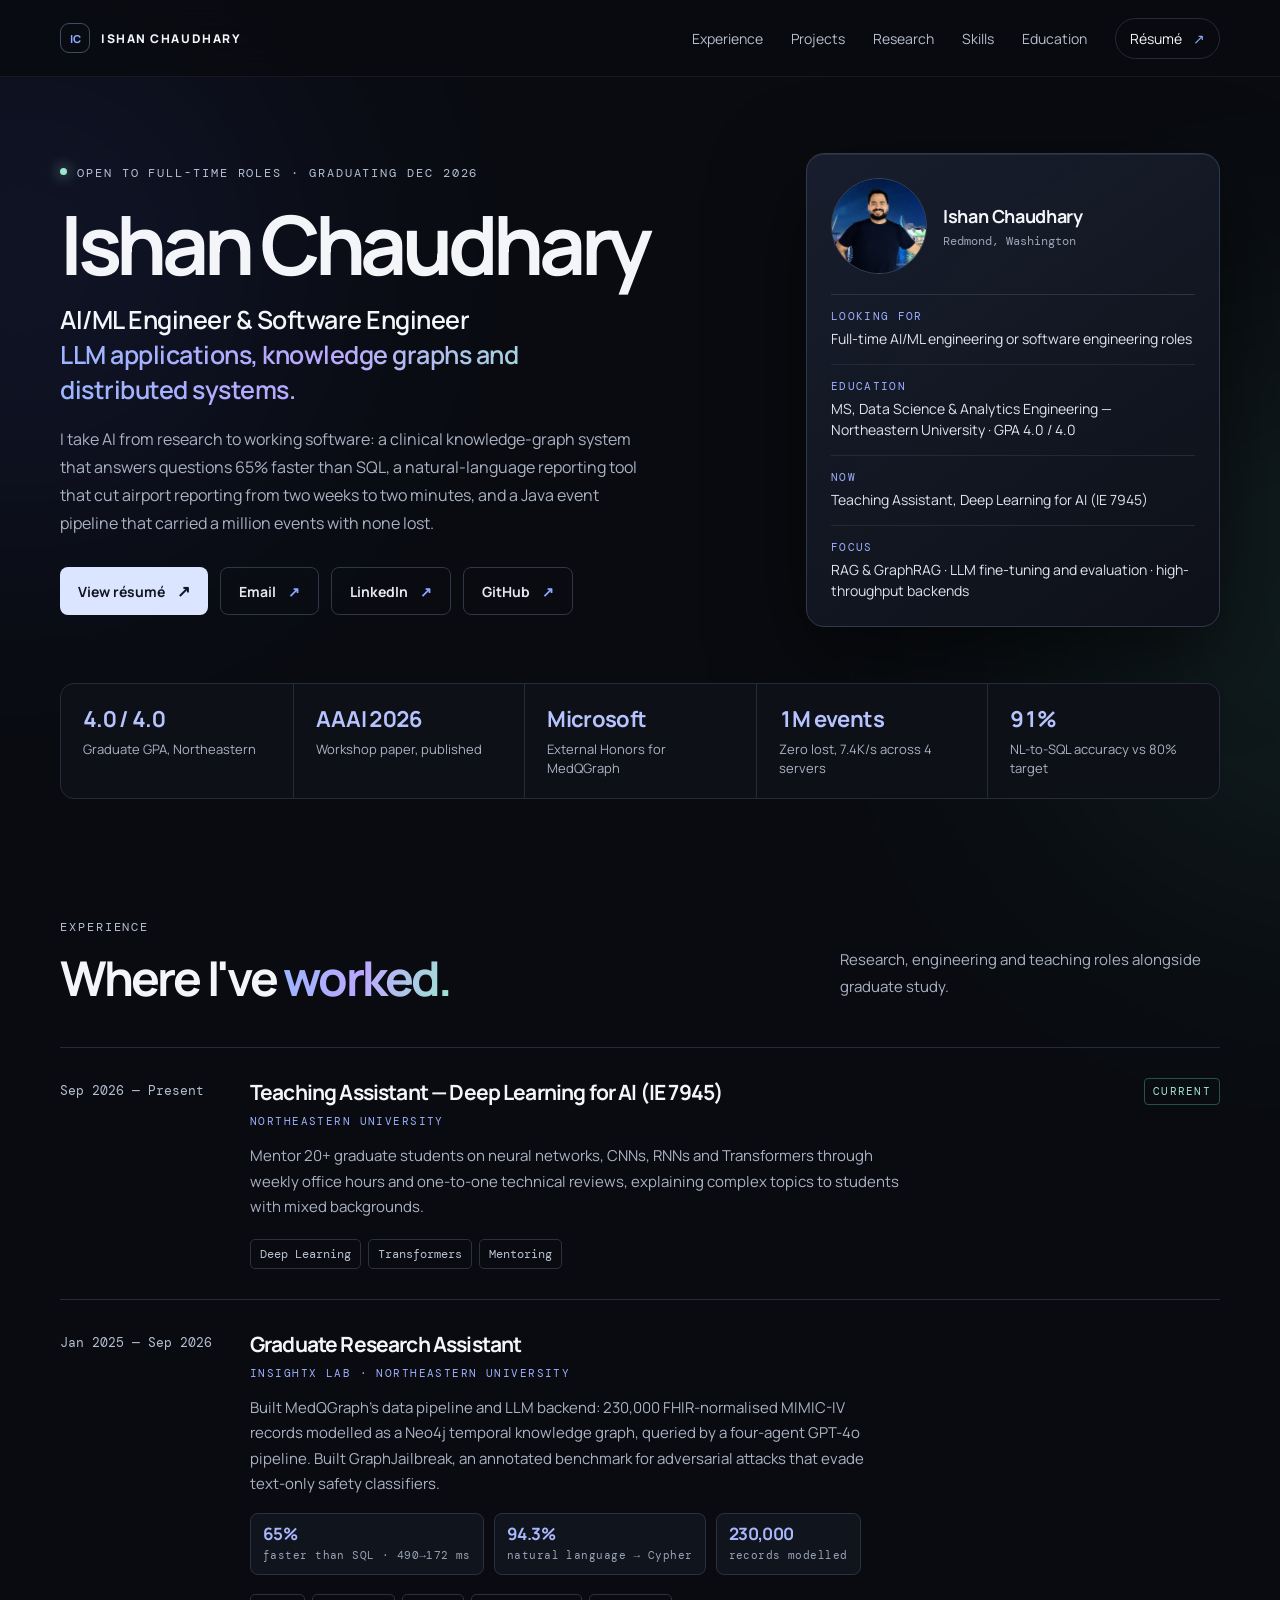
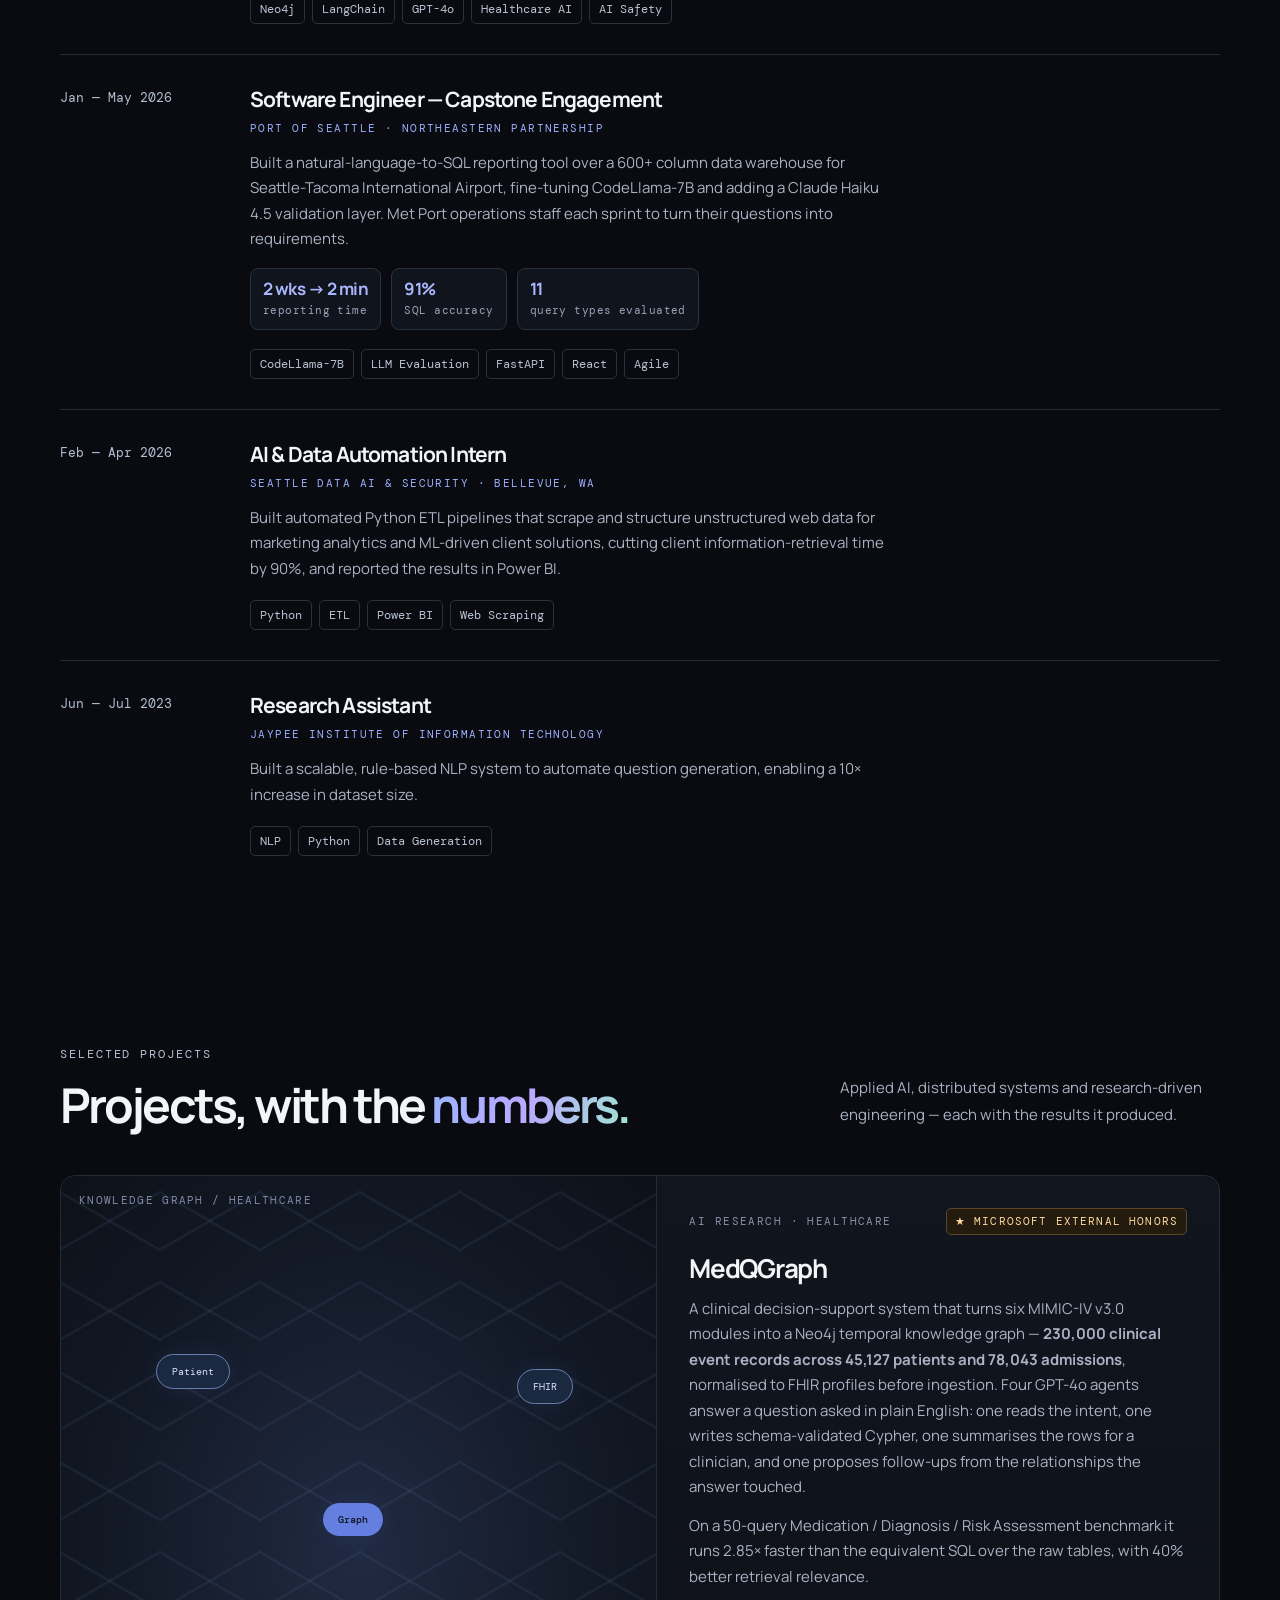
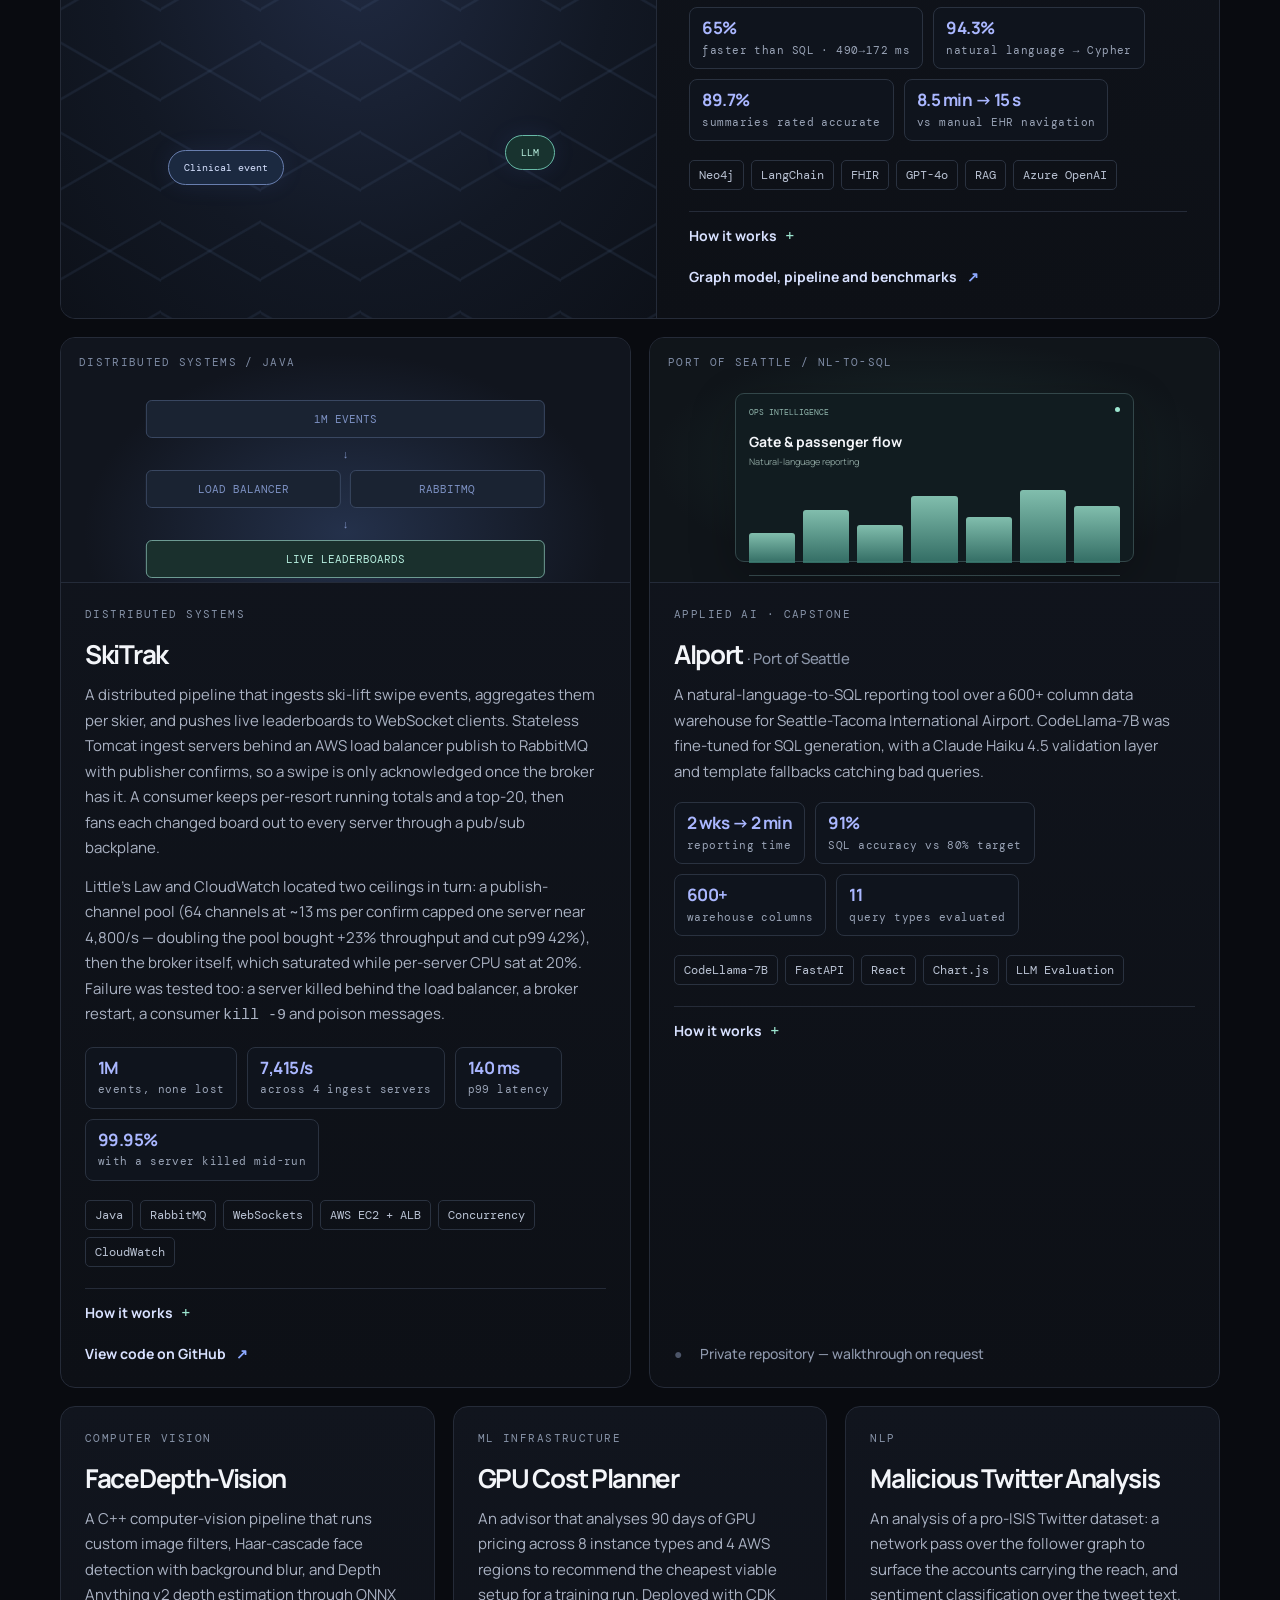
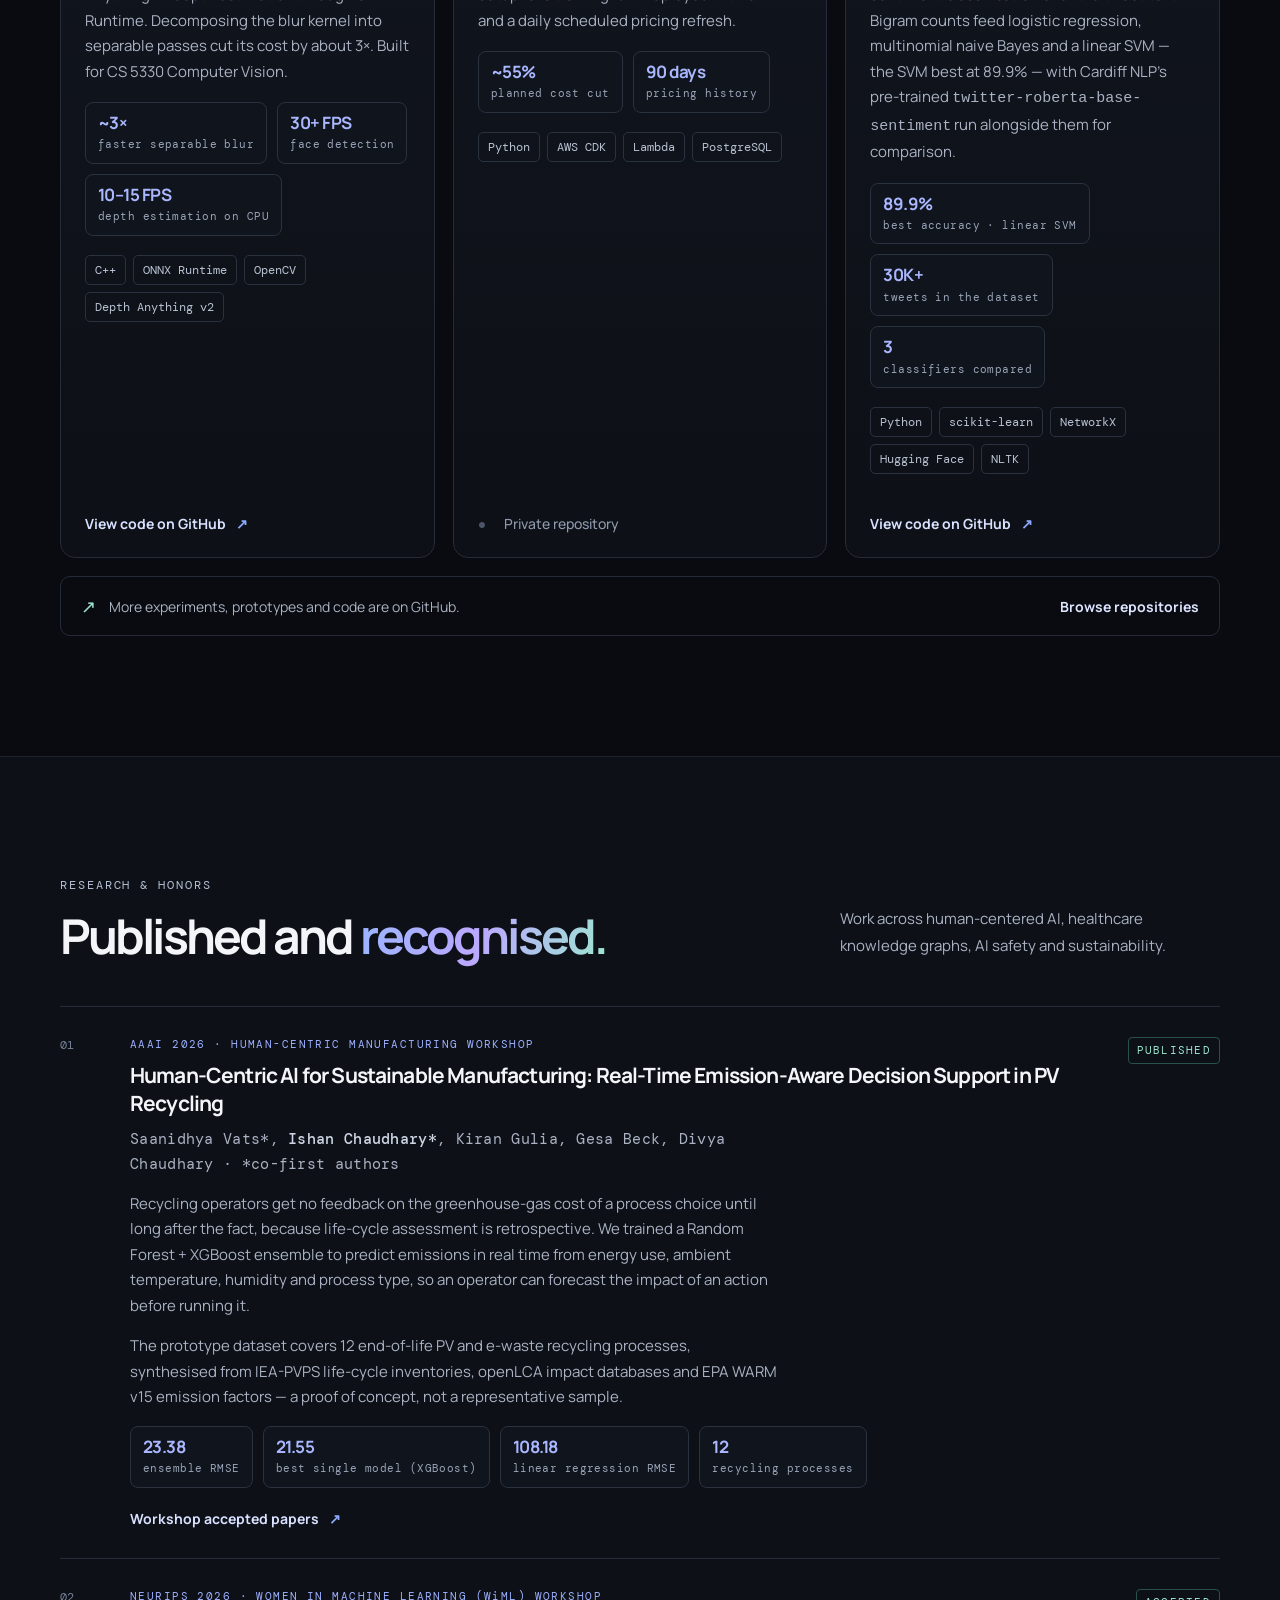
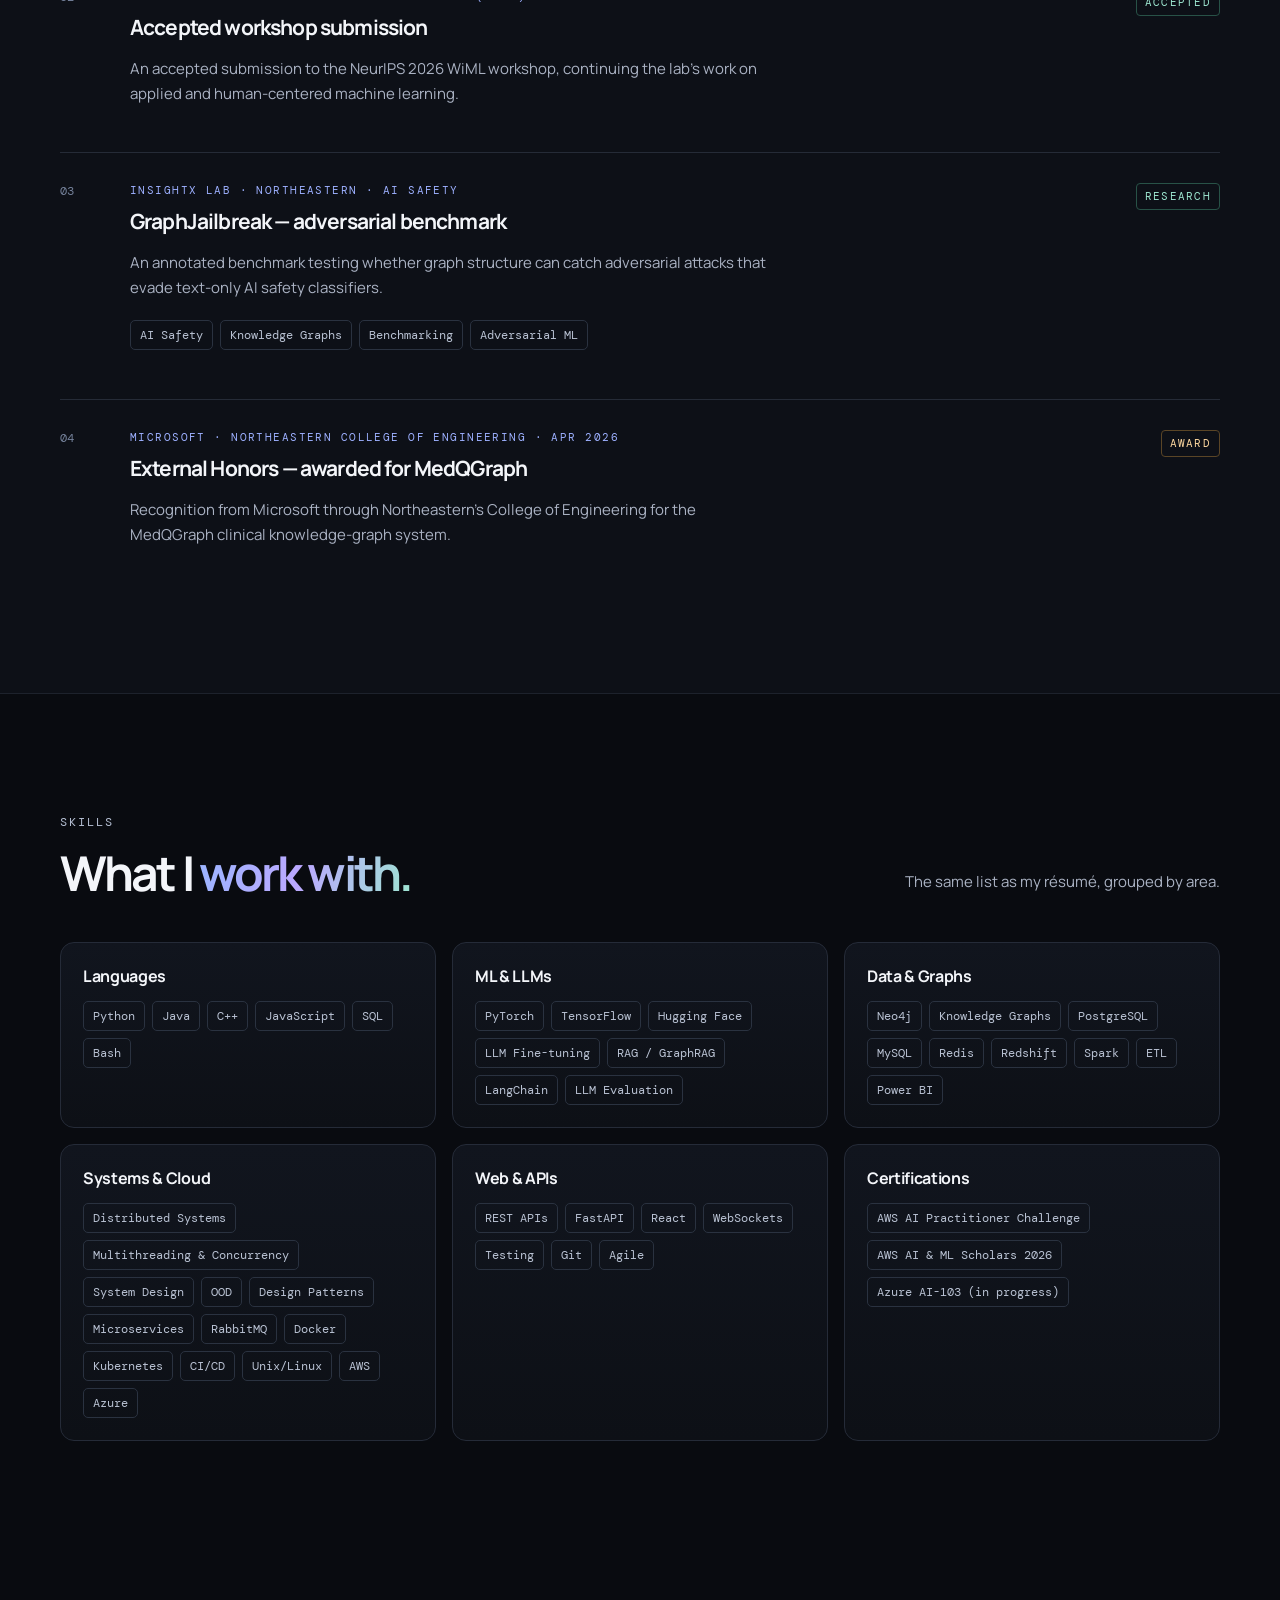
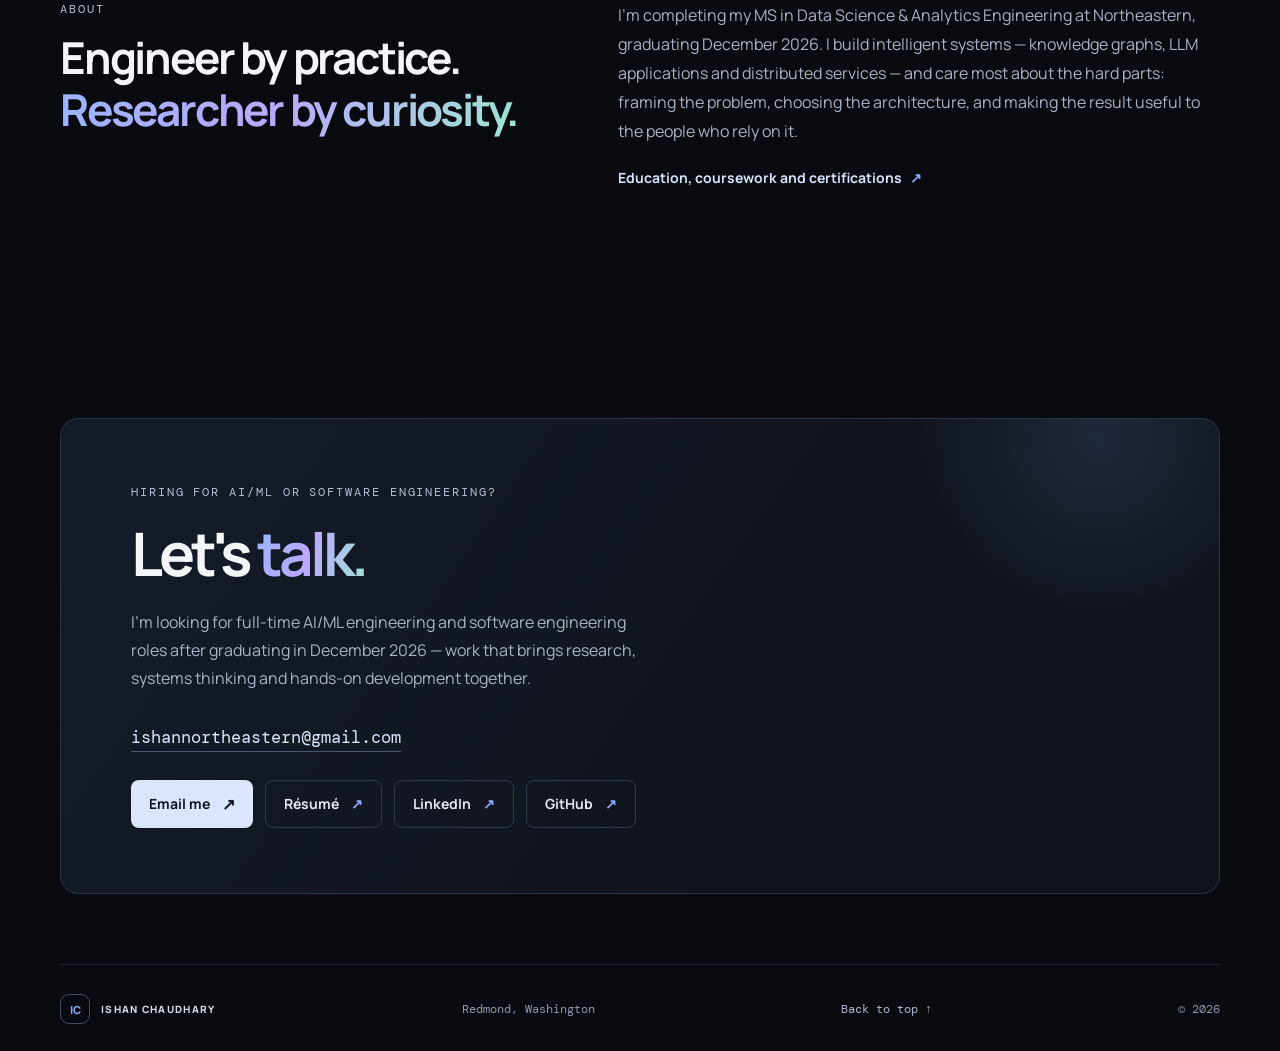
==== commit 75cd1cc3: "Describe Malicious Twitter Analysis as the repository has it The card claimed a fine-tuned RoBERTa c" ====
--- a/index.html
+++ b/index.html
@@ -238,9 +238,9 @@
           <div class="project-info">
             <div class="project-top"><span class="project-type">NLP</span></div>
             <h3>Malicious Twitter Analysis</h3>
-            <p>A fine-tuned RoBERTa pipeline that classifies malicious tweets at scale, using parallelised preprocessing and batched inference to keep throughput high.</p>
-            <ul class="metrics"><li><b>90%+</b><span>accuracy</span></li><li><b>60K+</b><span>tweets classified</span></li></ul>
-            <div class="tags"><span>Python</span><span>PyTorch</span><span>Hugging Face</span><span>RoBERTa</span></div>
+            <p>An analysis of a pro-ISIS Twitter dataset: a network pass over the follower graph to surface the accounts carrying the reach, and sentiment classification over the tweet text. Bigram counts feed logistic regression, multinomial naive Bayes and a linear SVM — the SVM best at 89.9% — with Cardiff NLP’s pre-trained <code>twitter-roberta-base-sentiment</code> run alongside them for comparison.</p>
+            <ul class="metrics"><li><b>89.9%</b><span>best accuracy · linear SVM</span></li><li><b>30K+</b><span>tweets in the dataset</span></li><li><b>3</b><span>classifiers compared</span></li></ul>
+            <div class="tags"><span>Python</span><span>scikit-learn</span><span>NetworkX</span><span>Hugging Face</span><span>NLTK</span></div>
             <div class="project-actions"><a class="text-link" href="https://github.com/Ishan2OO1/Malicious-Twitter-Analysis" target="_blank" rel="noopener noreferrer">View code on GitHub <span>↗</span></a></div>
           </div>
         </article>
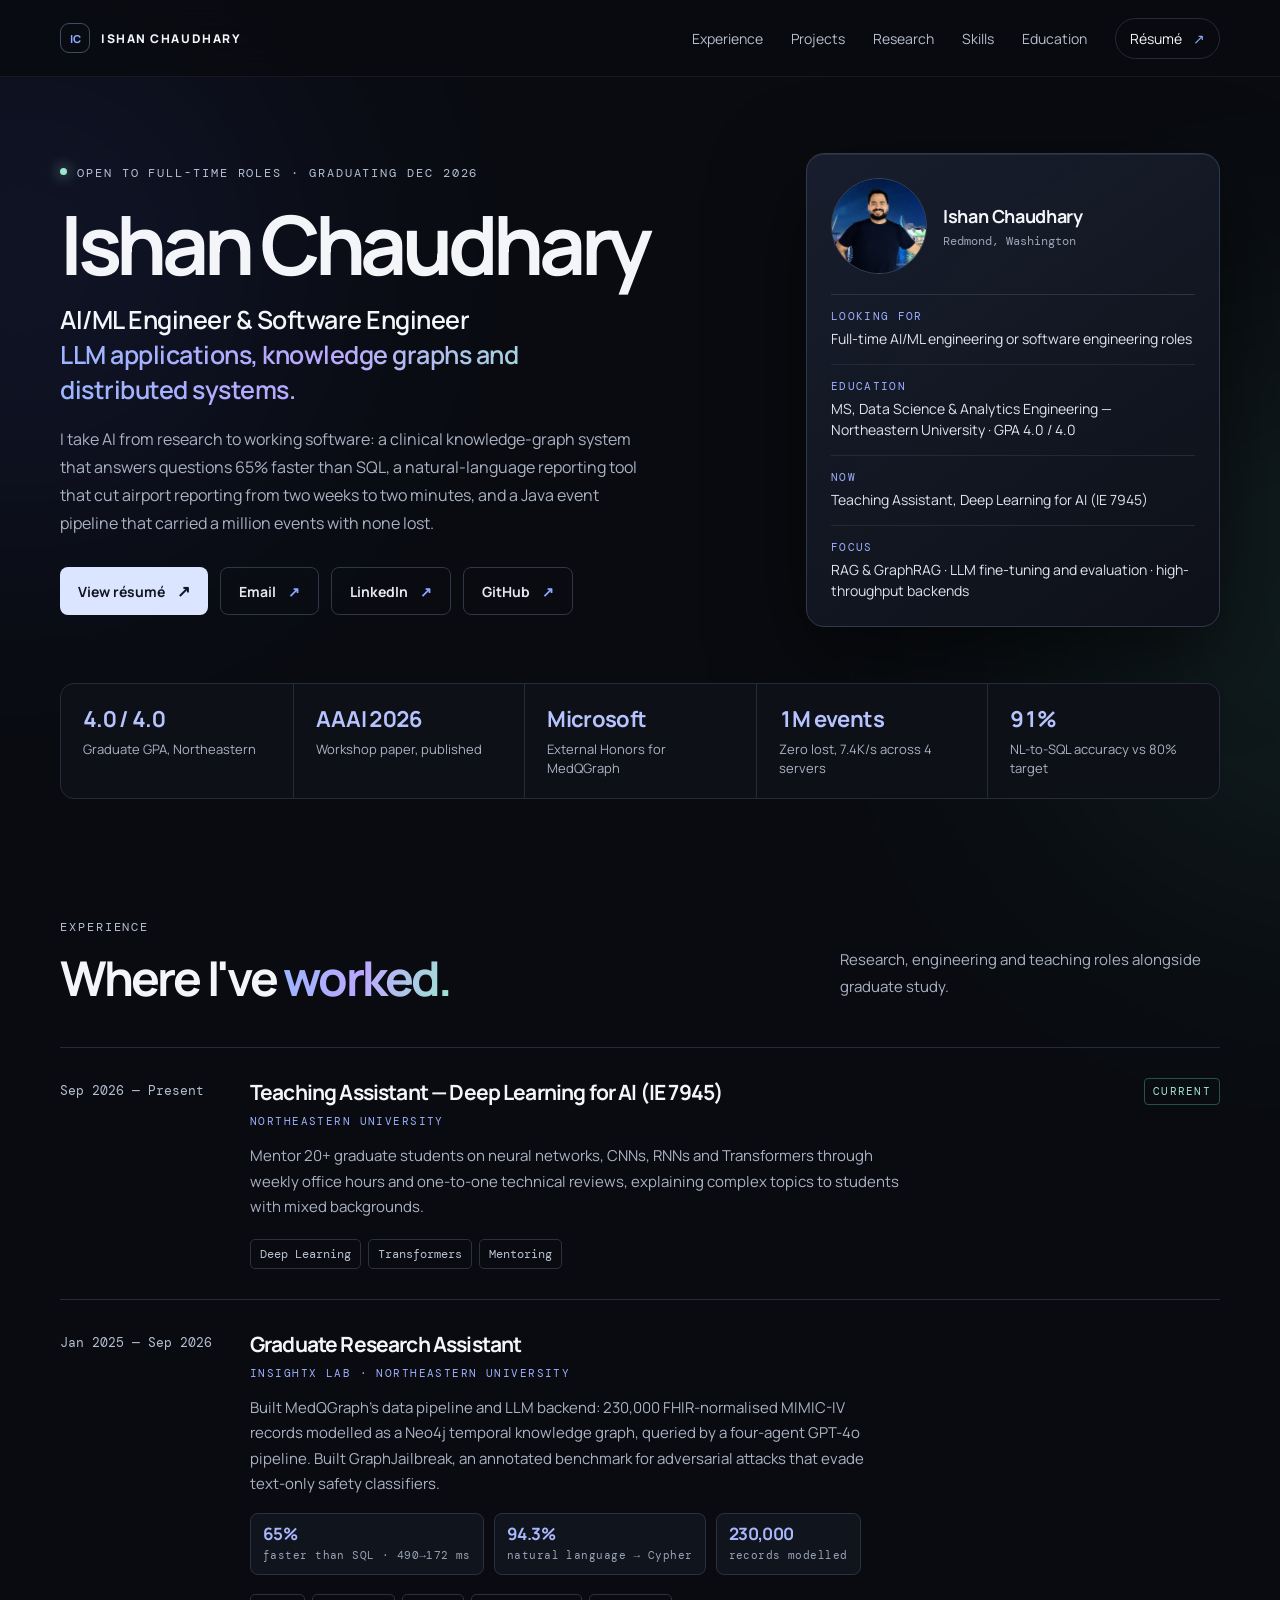
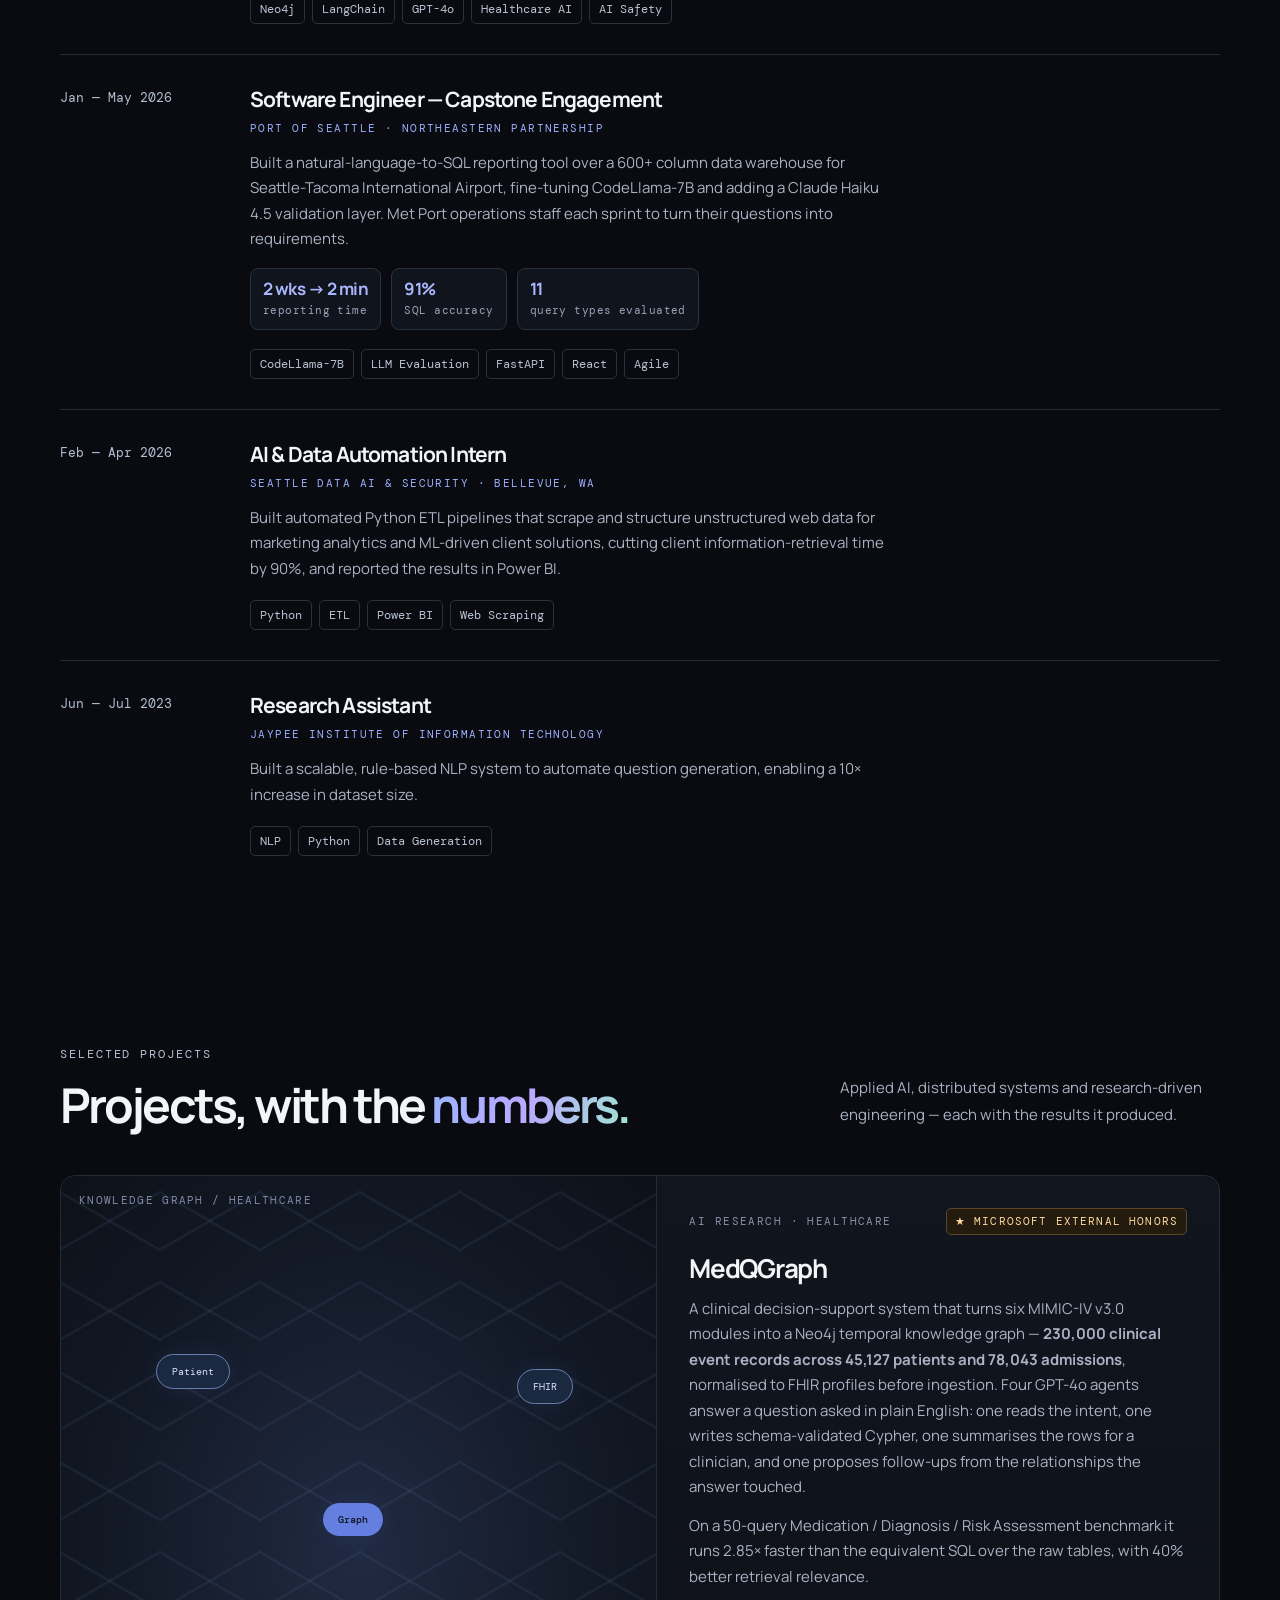
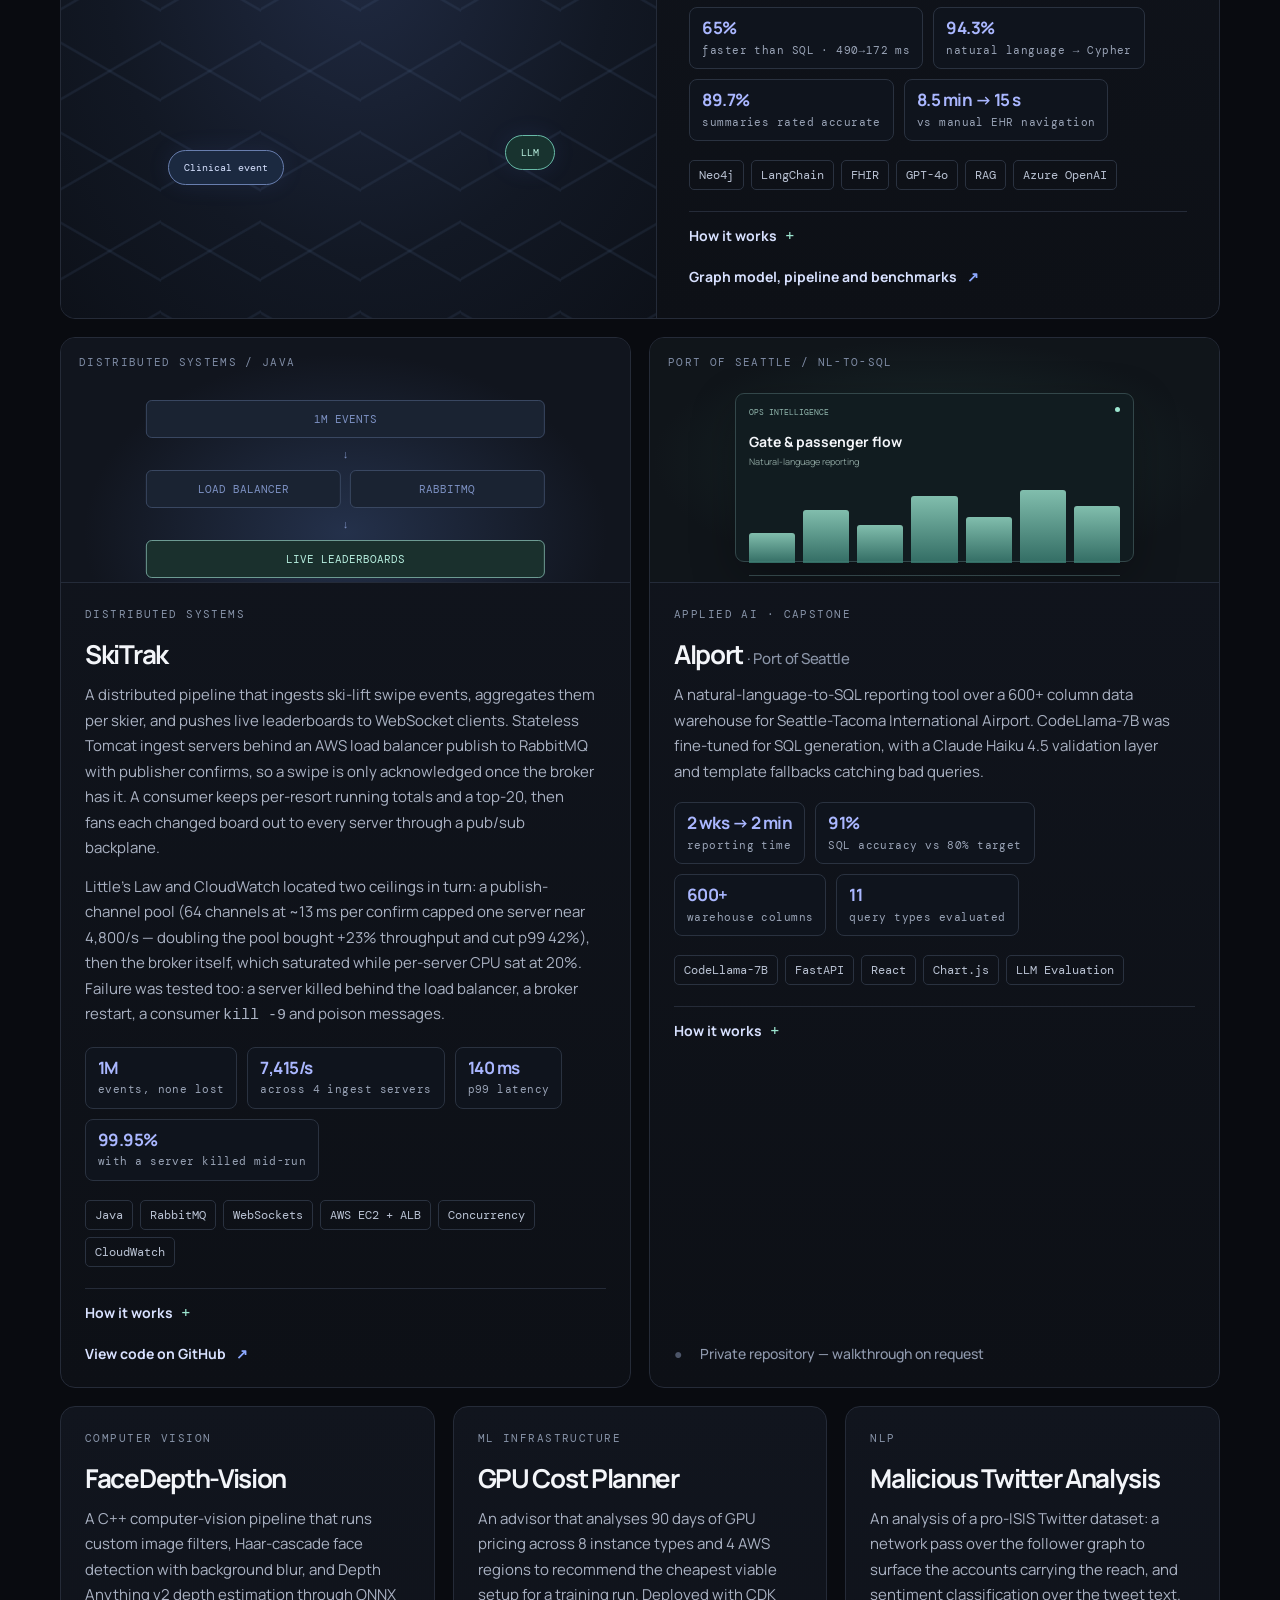
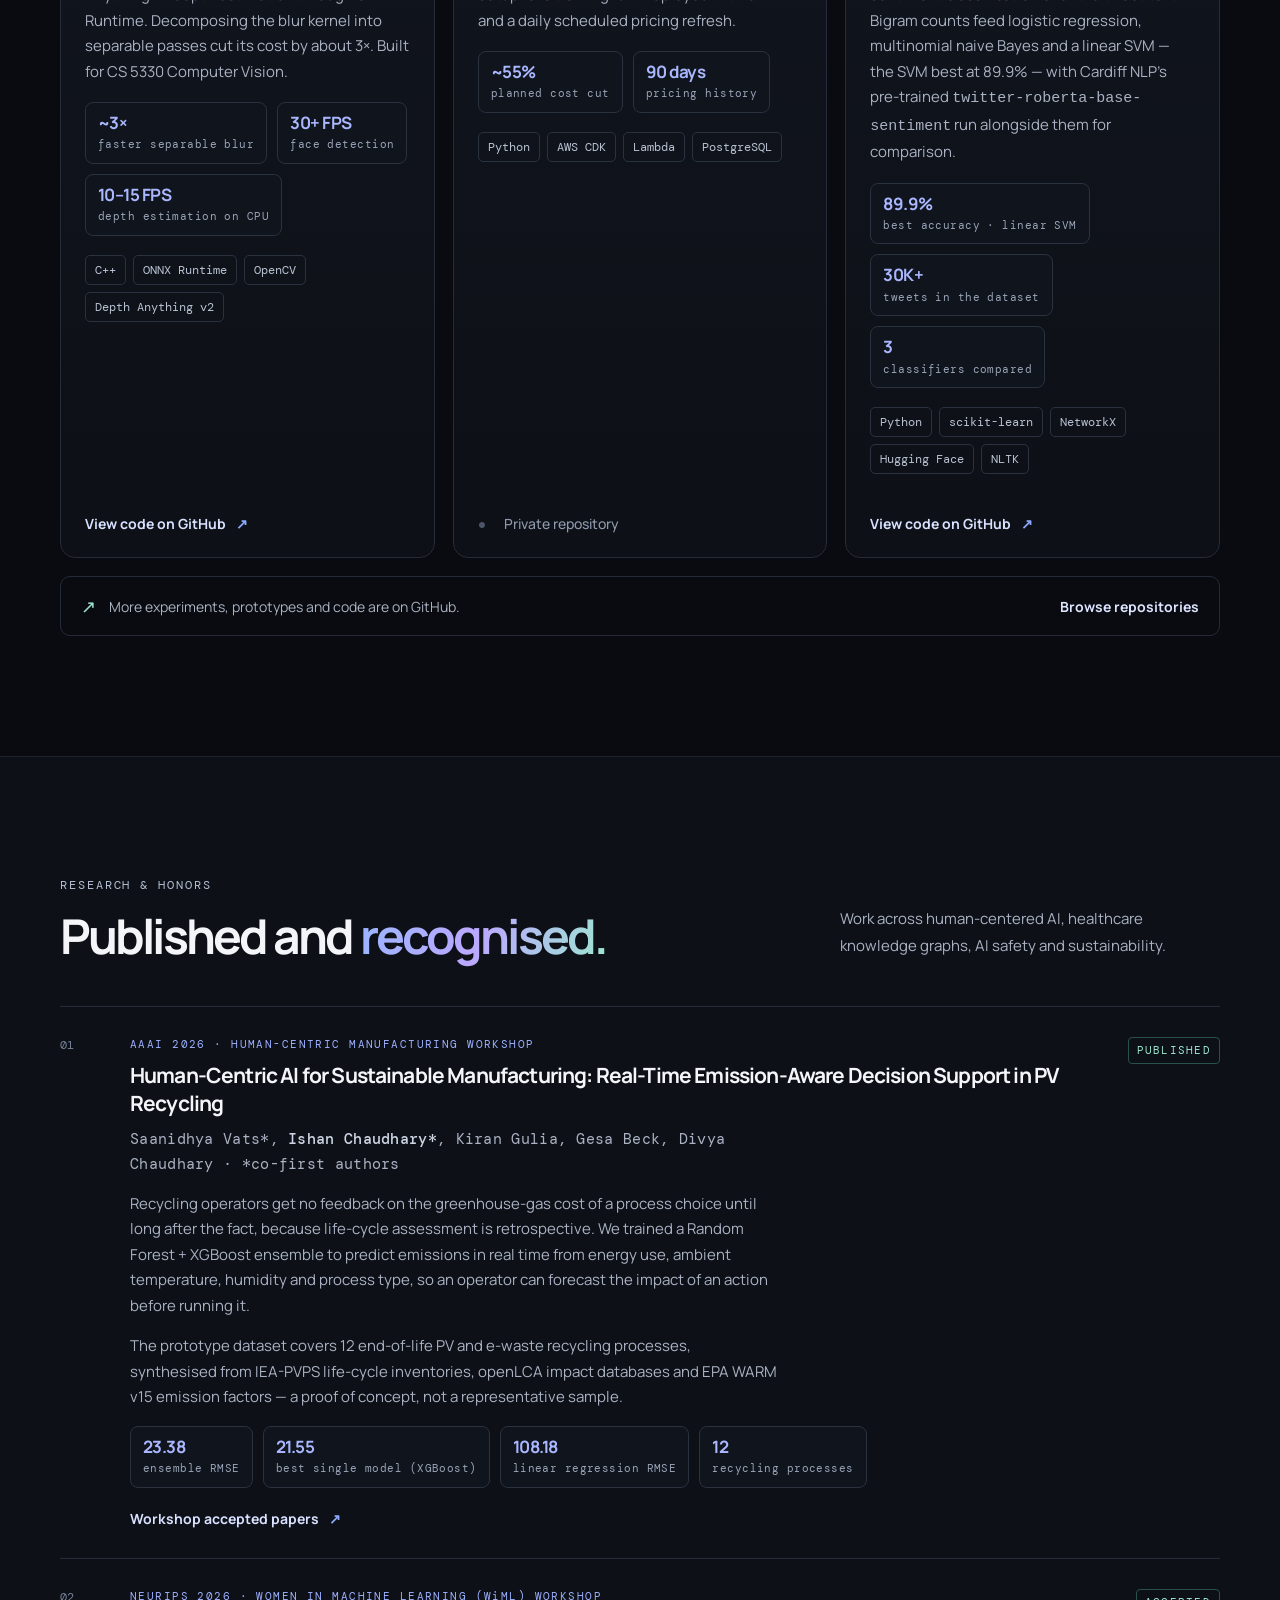
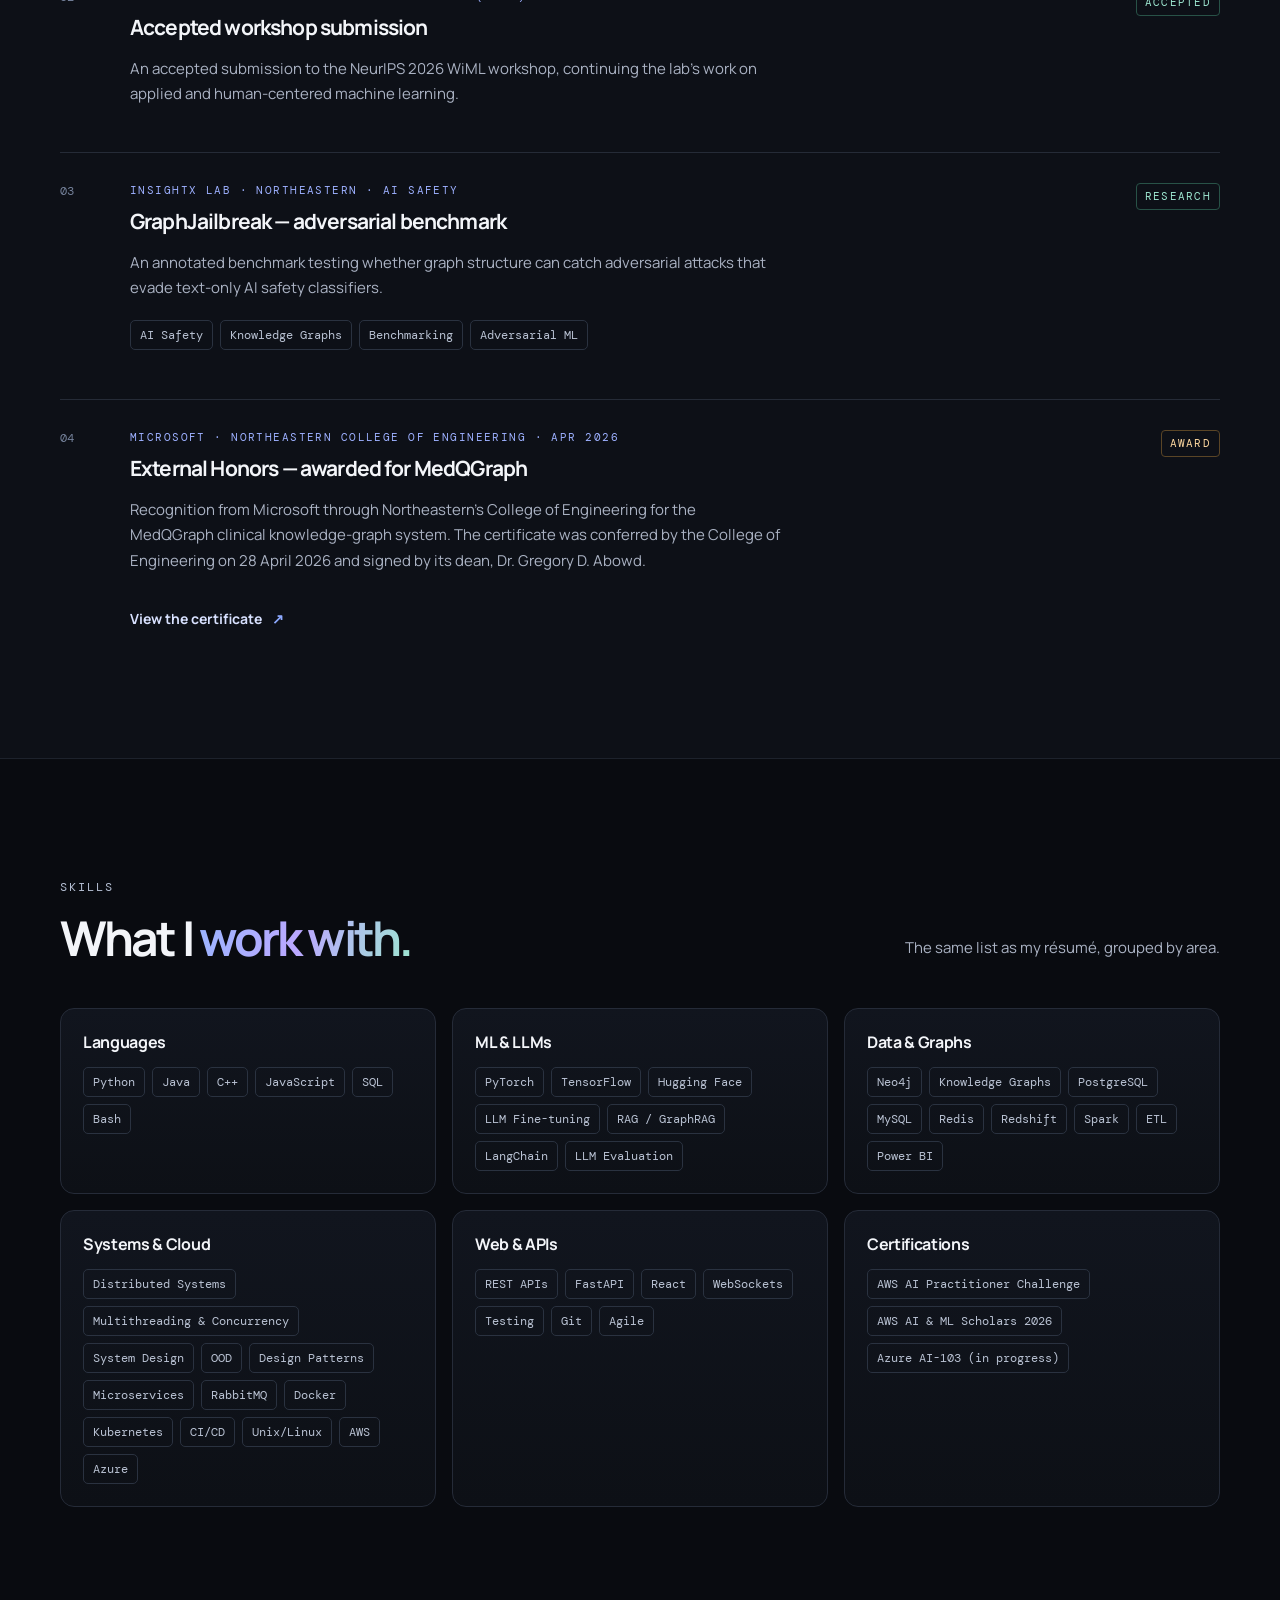
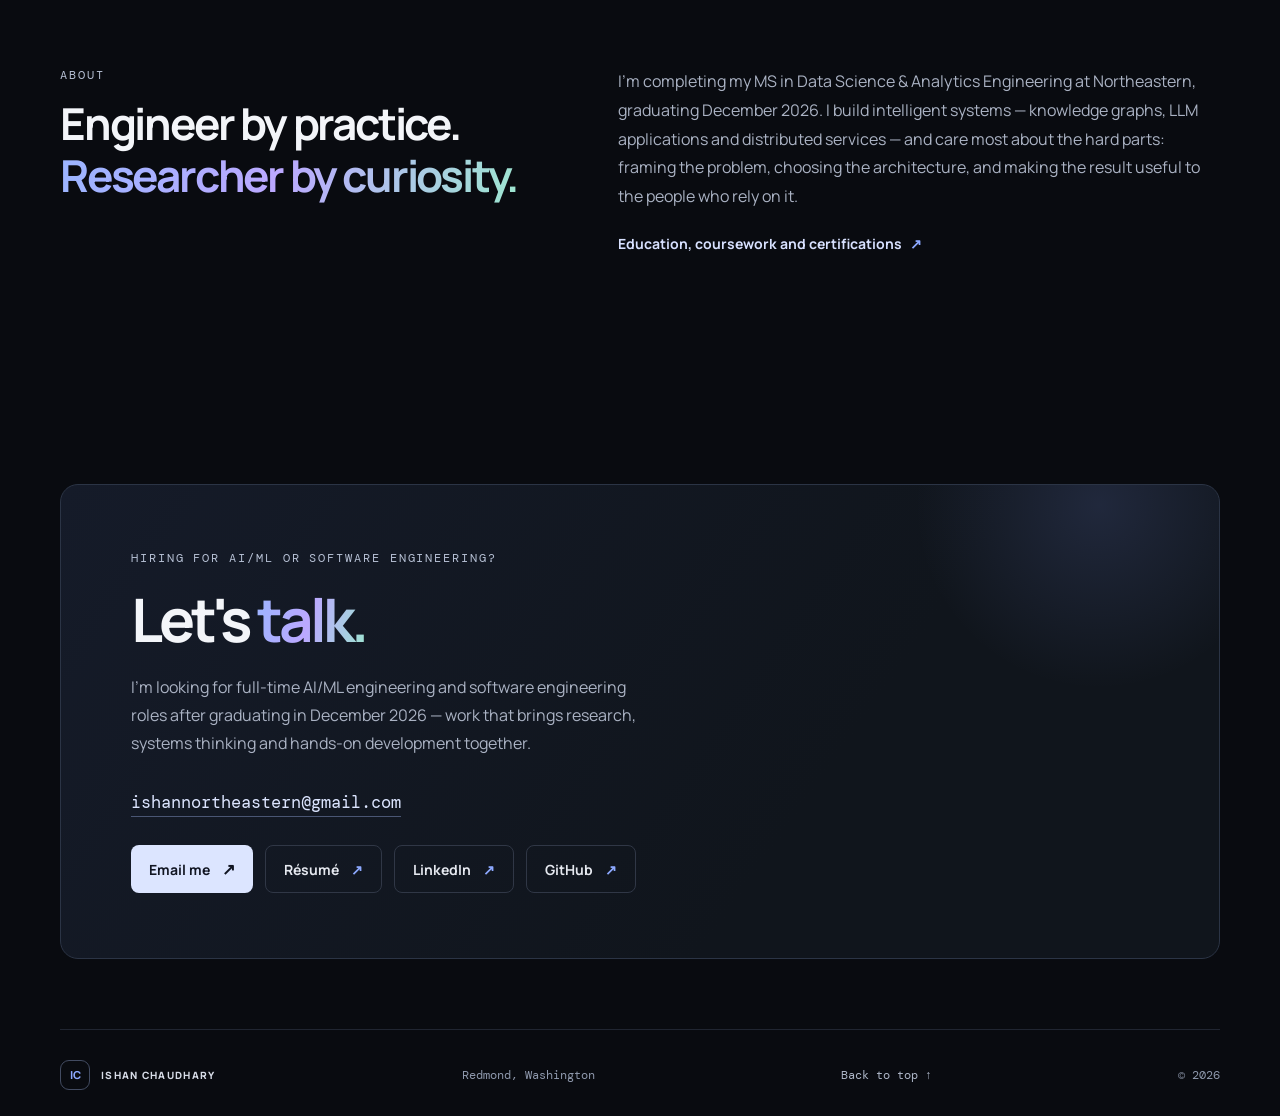
==== commit d059c781: "Host the External Honors certificate instead of linking LinkedIn The credential's only link needed a" ====
--- a/index.html
+++ b/index.html
@@ -288,7 +288,8 @@
         <div class="research-main">
           <div class="research-kicker">MICROSOFT · NORTHEASTERN COLLEGE OF ENGINEERING · APR 2026</div>
           <h3>External Honors — awarded for MedQGraph</h3>
-          <p>Recognition from Microsoft through Northeastern's College of Engineering for the MedQGraph clinical knowledge-graph system.</p>
+          <p>Recognition from Microsoft through Northeastern’s College of Engineering for the MedQGraph clinical knowledge-graph system. The certificate was conferred by the College of Engineering on 28 April 2026 and signed by its dean, Dr. Gregory D. Abowd.</p>
+          <div class="project-actions"><a class="text-link" href="microsoft-external-honors.jpg" target="_blank" rel="noopener noreferrer">View the certificate <span>↗</span></a></div>
         </div>
         <div class="research-side"><span class="research-status status-award">AWARD</span></div>
       </article>
